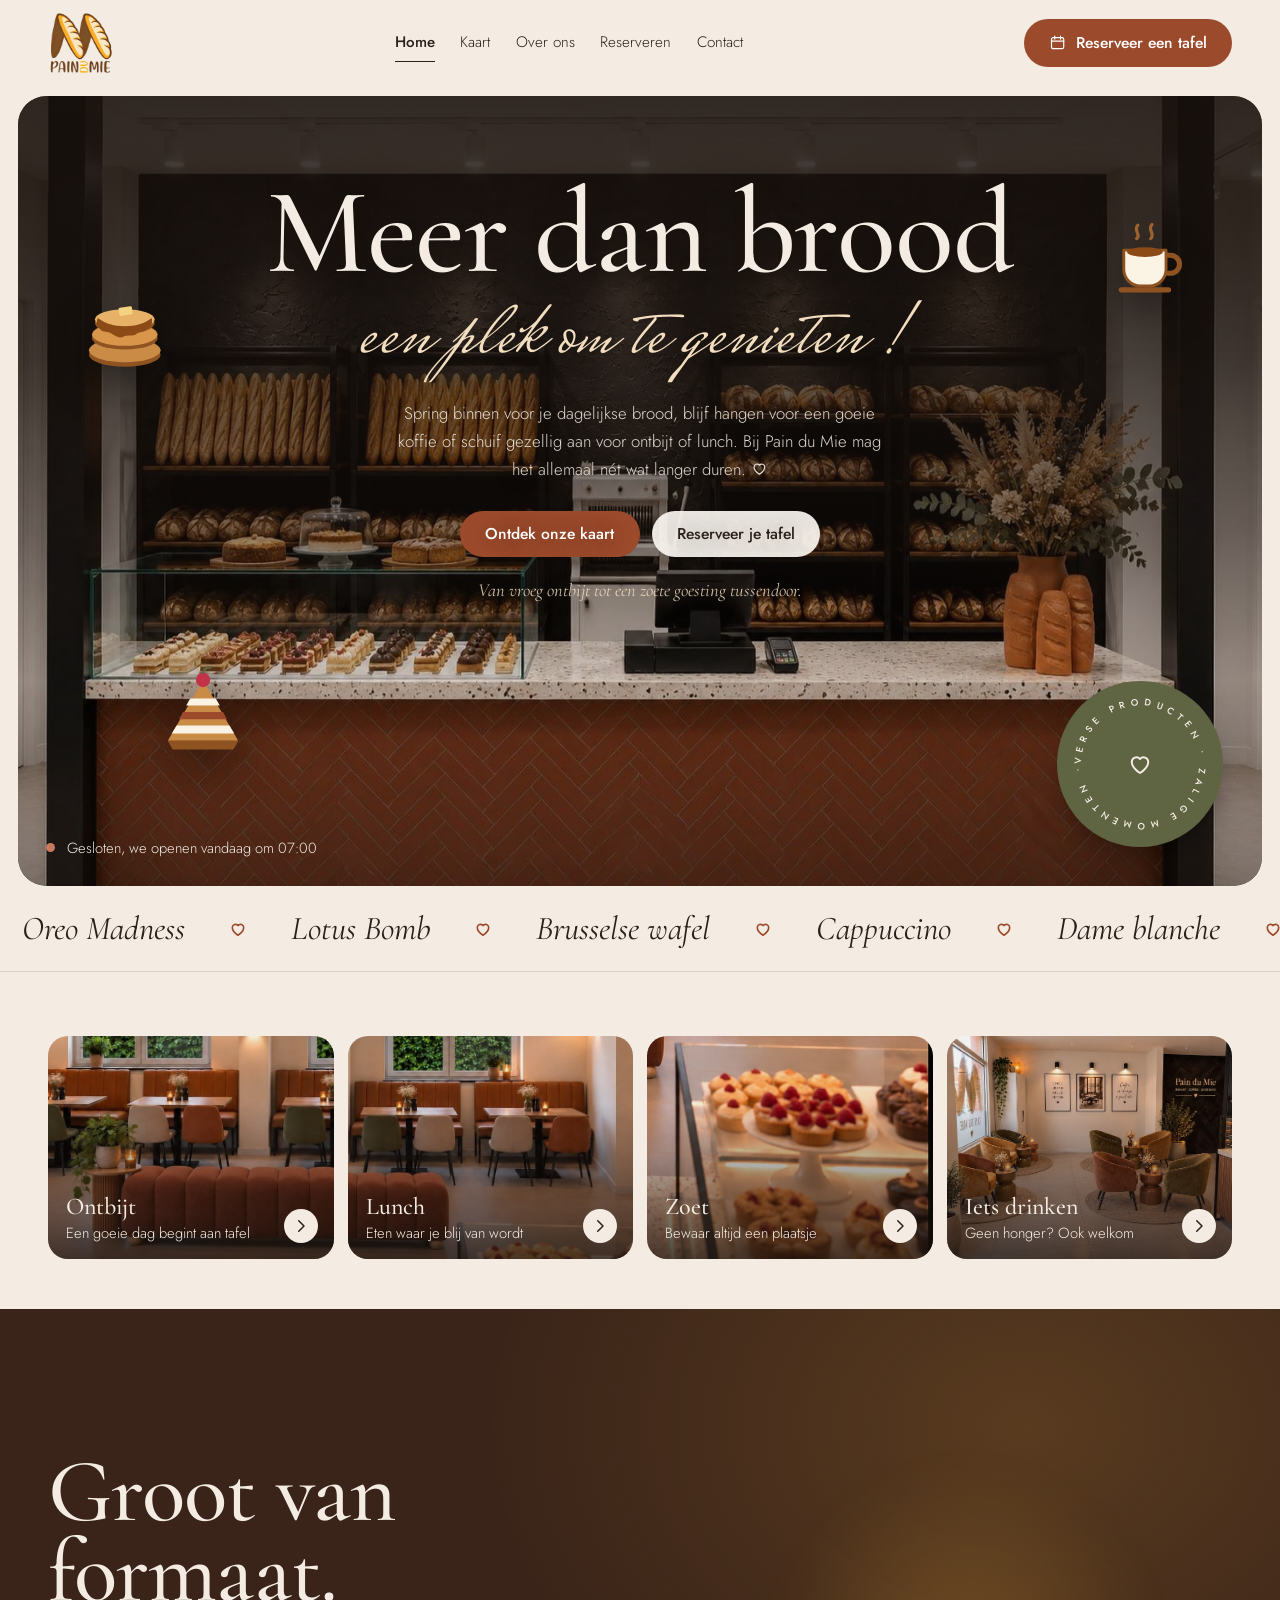
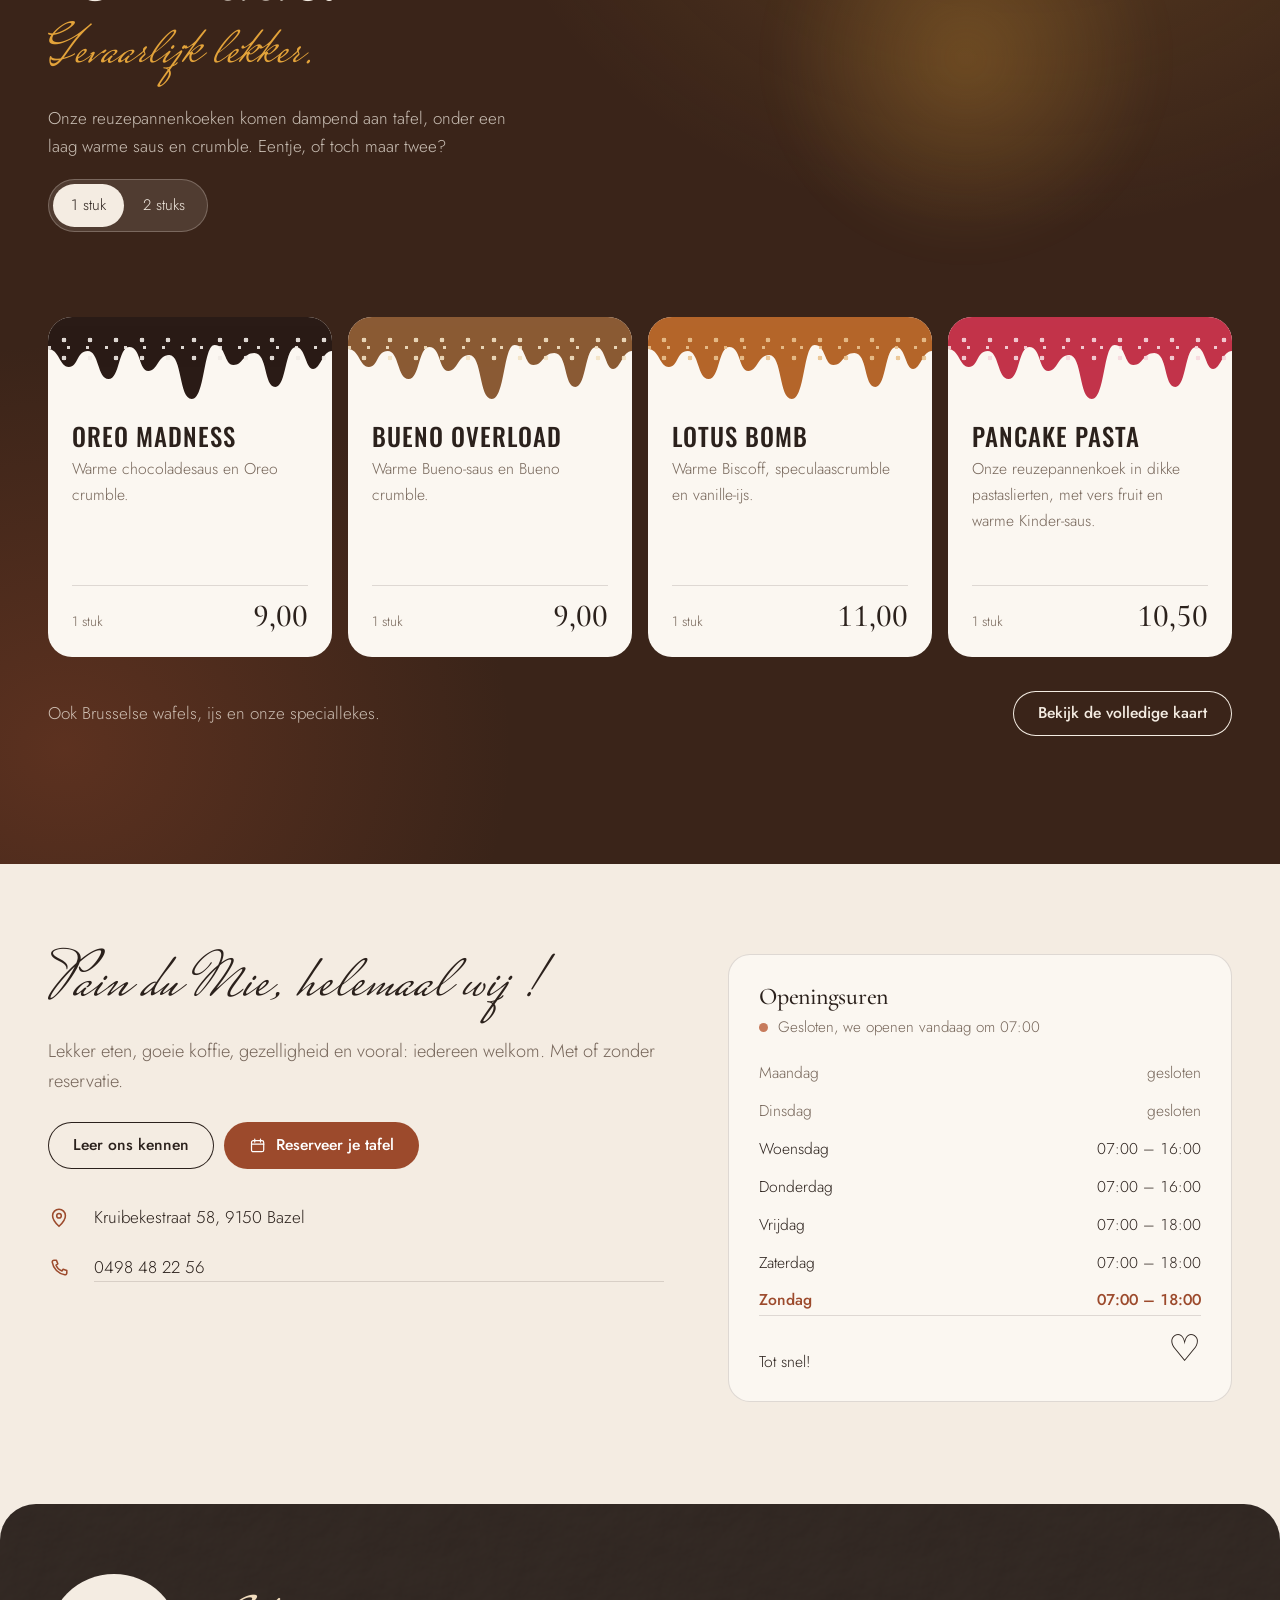
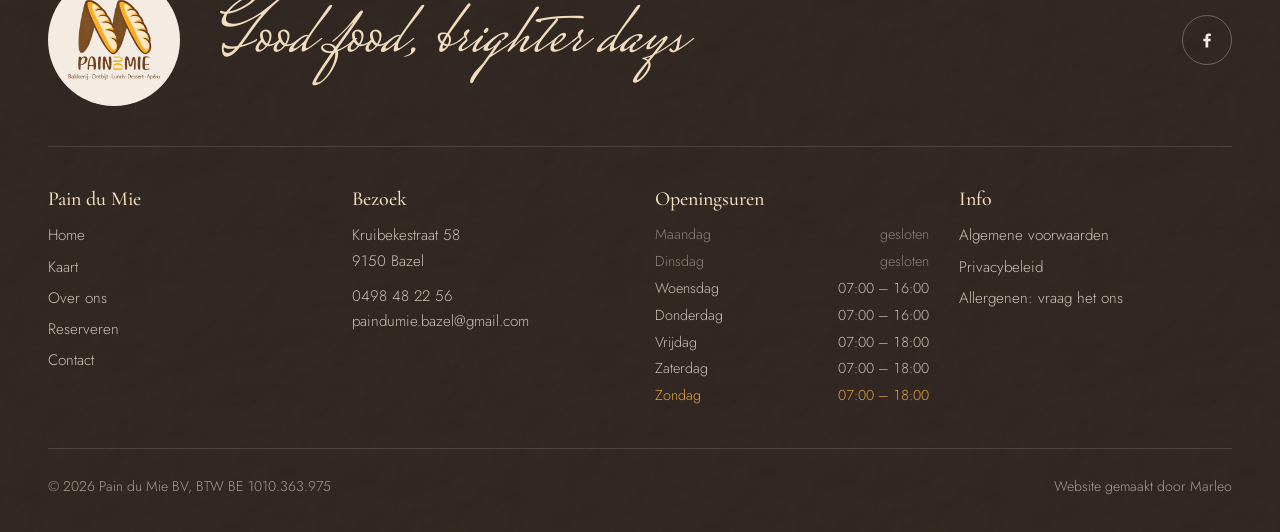
==== index.html @ 559be2c1 "Website aangepast via dashboard" ====
<!doctype html>
<html lang="nl-BE"><head>
<meta charset="utf-8">
<meta content="width=device-width, initial-scale=1, viewport-fit=cover" name="viewport">
<title>Pain du Mie · Bakkerij en tearoom in Bazel</title>
<meta content="Bakkerij en tearoom in Bazel. Spring binnen voor je brood, blijf hangen voor een goeie koffie of schuif aan voor ontbijt, lunch of iets zoets." name="description">
<meta content="#231B17" name="theme-color">
<meta content="website" property="og:type">
<meta content="Pain du Mie" property="og:site_name">
<meta content="Pain du Mie · Bakkerij en tearoom in Bazel" property="og:title">
<meta content="Bakkerij en tearoom in Bazel. Spring binnen voor je brood, blijf hangen voor een goeie koffie of schuif aan voor ontbijt, lunch of iets zoets." property="og:description">
<meta content="img/counter.jpg" property="og:image">
<meta content="Marleo (marleo.tech)" name="author">
<link href="img/mark.png" rel="icon">
<link as="style" href="assets/css/style.css" rel="preload">
<link href="assets/css/style.css" rel="stylesheet">
<script type="application/ld+json">
{"@context":"https://schema.org","@type":"CafeOrCoffeeShop","name":"Pain du Mie","description":"Bakkerij en tearoom in Bazel","image":"img/counter.jpg","telephone":"+32498482256","email":"paindumie.bazel@gmail.com","servesCuisine":["Bakkerij","Desserts","Koffie"],"acceptsReservations":"True","menu":"kaart.html","address":{"@type":"PostalAddress","streetAddress":"Kruibekestraat 58","postalCode":"9150","addressLocality":"Bazel","addressCountry":"BE"},"openingHoursSpecification":[{"@type":"OpeningHoursSpecification","dayOfWeek":["Wednesday","Thursday"],"opens":"07:00","closes":"16:00"},{"@type":"OpeningHoursSpecification","dayOfWeek":["Friday","Saturday","Sunday"],"opens":"07:00","closes":"18:00"}],"sameAs":["https://www.facebook.com/p/PainduMie-Bakkerij-Tearoom-61587728842605/"]}
</script>
</head>
<body class="page-index">
<a class="skip" href="#main">Naar de inhoud</a>
<svg aria-hidden="true" height="0" style="position:absolute" width="0">
<symbol id="i-heart" viewBox="0 0 24 24"><path d="M12 20.3s-7.6-4.6-7.6-10.2A4.3 4.3 0 0 1 12 7.4a4.3 4.3 0 0 1 7.6 2.7c0 5.6-7.6 10.2-7.6 10.2z" fill="none" stroke="currentColor" stroke-linejoin="round" stroke-width="1.8"></path></symbol>
<symbol id="i-cal" viewBox="0 0 24 24"><g fill="none" stroke="currentColor" stroke-linecap="round" stroke-width="1.7"><rect height="15.5" rx="2.5" width="17" x="3.5" y="5"></rect><path d="M3.5 10h17M8 3v4M16 3v4"></path></g></symbol>
<symbol id="i-pin" viewBox="0 0 24 24"><g fill="none" stroke="currentColor" stroke-width="1.7"><path d="M12 21s-7-6.3-7-11.5a7 7 0 0 1 14 0C19 14.7 12 21 12 21z"></path><circle cx="12" cy="9.5" r="2.5"></circle></g></symbol>
<symbol id="i-phone" viewBox="0 0 24 24"><path d="M6.6 3.5h2.6l1.5 4-2 1.3a11 11 0 0 0 6.5 6.5l1.3-2 4 1.5v2.6a2 2 0 0 1-2.2 2A16.5 16.5 0 0 1 4.6 5.7a2 2 0 0 1 2-2.2z" fill="none" stroke="currentColor" stroke-linejoin="round" stroke-width="1.7"></path></symbol>
<symbol id="i-mail" viewBox="0 0 24 24"><g fill="none" stroke="currentColor" stroke-width="1.7"><rect height="13" rx="2.5" width="18" x="3" y="5.5"></rect><path d="M4 7l8 6 8-6"></path></g></symbol>
<symbol id="i-left" viewBox="0 0 24 24"><path d="M15 5l-7 7 7 7" fill="none" stroke="currentColor" stroke-linecap="round" stroke-linejoin="round" stroke-width="2"></path></symbol>
<symbol id="i-right" viewBox="0 0 24 24"><path d="M9 5l7 7-7 7" fill="none" stroke="currentColor" stroke-linecap="round" stroke-linejoin="round" stroke-width="2"></path></symbol>
<symbol id="i-minus" viewBox="0 0 24 24"><path d="M5 12h14" stroke="currentColor" stroke-linecap="round" stroke-width="2"></path></symbol>
<symbol id="i-plus" viewBox="0 0 24 24"><path d="M5 12h14M12 5v14" stroke="currentColor" stroke-linecap="round" stroke-width="2"></path></symbol>
<symbol id="i-x" viewBox="0 0 24 24"><path d="M6 6l12 12M18 6L6 18" stroke="currentColor" stroke-linecap="round" stroke-width="2.2"></path></symbol>
<symbol id="i-search" viewBox="0 0 24 24"><g fill="none" stroke="currentColor" stroke-linecap="round" stroke-width="2"><circle cx="11" cy="11" r="6.5"></circle><path d="M16 16l4.5 4.5"></path></g></symbol>
<symbol id="i-info" viewBox="0 0 24 24"><g fill="none" stroke="currentColor" stroke-linecap="round" stroke-width="1.7"><circle cx="12" cy="12" r="9"></circle><path d="M12 11v6M12 7.5v.2"></path></g></symbol>
<symbol id="i-star" viewBox="0 0 24 24"><path d="M12 3.2l2.6 5.5 6 .8-4.4 4.1 1.1 5.9L12 16.6l-5.3 2.9 1.1-5.9L3.4 9.5l6-.8z" fill="currentColor"></path></symbol>
<symbol id="i-fb" viewBox="0 0 24 24"><path d="M13.5 21v-7.5h2.6l.4-3h-3V8.6c0-.9.3-1.5 1.5-1.5h1.6V4.4a21 21 0 0 0-2.4-.1c-2.4 0-4 1.4-4 4.1v2.1H7.6v3h2.6V21z" fill="currentColor"></path></symbol>
<symbol id="i-ig" viewBox="0 0 24 24"><g fill="none" stroke="currentColor" stroke-width="1.8"><rect height="17" rx="5" width="17" x="3.5" y="3.5"></rect><circle cx="12" cy="12" r="4"></circle><circle cx="17.2" cy="6.8" fill="currentColor" r=".6"></circle></g></symbol>
<symbol id="i-g" viewBox="0 0 24 24"><path d="M20.6 12.2c0-.6-.1-1.2-.2-1.8H12v3.4h4.8a4.1 4.1 0 0 1-1.8 2.7v2.2h2.9c1.7-1.6 2.7-3.9 2.7-6.5z" fill="currentColor"></path><path d="M12 21c2.4 0 4.5-.8 5.9-2.2L15 16.5c-.8.5-1.8.9-3 .9a5.3 5.3 0 0 1-5-3.6H4v2.3A9 9 0 0 0 12 21zM7 13.8a5.4 5.4 0 0 1 0-3.5V8H4a9 9 0 0 0 0 8.1z" fill="currentColor" opacity=".75"></path><path d="M12 6.6c1.3 0 2.5.5 3.4 1.3L18 5.4A9 9 0 0 0 4 8l3 2.3a5.3 5.3 0 0 1 5-3.7z" fill="currentColor" opacity=".55"></path></symbol>
<symbol id="i-cup" viewBox="0 0 24 24"><g fill="none" stroke="currentColor" stroke-linecap="round" stroke-width="1.7"><path d="M4 9h12v5a5 5 0 0 1-5 5H9a5 5 0 0 1-5-5z"></path><path d="M16 10.5h1.5a2.5 2.5 0 0 1 0 5H16M8 3.5c0 1.5 1.5 1.5 1.5 3M12 3.5c0 1.5 1.5 1.5 1.5 3"></path></g></symbol>
<symbol id="i-sofa" viewBox="0 0 24 24"><g fill="none" stroke="currentColor" stroke-linejoin="round" stroke-width="1.7"><path d="M5 11V8a3 3 0 0 1 3-3h8a3 3 0 0 1 3 3v3"></path><path d="M3 12a2 2 0 0 1 4 0v2h10v-2a2 2 0 0 1 4 0v5H3zM6 17v2M18 17v2"></path></g></symbol>
<symbol id="i-wheat" viewBox="0 0 24 24"><g fill="none" stroke="currentColor" stroke-linecap="round" stroke-width="1.7"><path d="M12 21V9"></path><path d="M12 9c-2.5-.5-3.5-2.5-3.5-5 2.5.5 3.5 2.5 3.5 5zM12 9c2.5-.5 3.5-2.5 3.5-5-2.5.5-3.5 2.5-3.5 5zM12 14c-2.5-.5-3.5-2.5-3.5-5 2.5.5 3.5 2.5 3.5 5zM12 14c2.5-.5 3.5-2.5 3.5-5-2.5.5-3.5 2.5-3.5 5z"></path></g></symbol>
<symbol id="i-kid" viewBox="0 0 24 24"><g fill="none" stroke="currentColor" stroke-linecap="round" stroke-width="1.7"><circle cx="12" cy="7" r="3"></circle><path d="M6 20c0-3.3 2.7-6 6-6s6 2.7 6 6"></path></g></symbol>
<symbol id="i-beer" viewBox="0 0 24 24"><g fill="none" stroke="currentColor" stroke-linejoin="round" stroke-width="1.7"><path d="M5 7h11v12a2 2 0 0 1-2 2H7a2 2 0 0 1-2-2z"></path><path d="M16 10h2a2 2 0 0 1 2 2v3a2 2 0 0 1-2 2h-2M5 7a3 3 0 0 1 3-3 3 3 0 0 1 5 0 3 3 0 0 1 3 3M9 11v6M12 11v6"></path></g></symbol>
</svg>
<header class="hdr" id="hdr">
<div class="wrap">
<a aria-label="Pain du Mie, naar de homepagina" class="brand" href="index.html"><img alt="Pain du Mie" height="341" src="img/logo-head.webp" width="360"></a>
<nav aria-label="Hoofdmenu" class="nav">
<a aria-current="page" href="index.html">Home</a>
<a href="kaart.html">Kaart</a>
<a href="over-ons.html">Over ons</a>
<a href="reserveren.html">Reserveren</a>
<a href="contact.html">Contact</a>
</nav>
<div class="hdr-cta">
<a class="btn btn-brick" href="reserveren.html"><svg aria-hidden="true"><use href="#i-cal"></use></svg>Reserveer een tafel</a>
<button aria-controls="drawer" aria-expanded="false" aria-label="Menu openen" class="burger" id="burger"><span></span><span></span></button>
</div>
</div>
</header>
<div aria-hidden="true" class="drawer wall" id="drawer">
<nav aria-label="Mobiel menu">
<a aria-current="page" href="index.html">Home</a>
<a href="kaart.html">Kaart</a>
<a href="over-ons.html">Over ons</a>
<a href="reserveren.html">Reserveren</a>
<a href="contact.html">Contact</a>
</nav>
<div class="d-meta"><span>Kruibekestraat 58, Bazel</span><a href="tel:+32498482256">0498 48 22 56</a></div>
</div>
<main id="main">
<div aria-hidden="true" class="intro" id="intro">
<div class="pk-stage">
<div class="pk"></div>
<div class="pk"></div>
<div class="pk"></div>
<div class="pk"></div>
<div class="pk-top">
<svg class="pk-syrup" viewBox="0 0 200 200"><path d="M100 8c46 0 84 21 84 47 0 15-11 23-11 36 0 14 12 18 12 31 0 12-10 17-10 27 0 9 7 14 7 22 0 6-5 10-12 10-8 0-12-8-20-8s-11 9-20 9-13-10-22-10-12 11-22 11-13-12-22-12-12 10-21 10c-8 0-13-5-13-12 0-10 8-15 8-25 0-12-11-17-11-30 0-14 12-19 12-33 0-13-10-21-10-36C29 29 54 8 100 8z"></path></svg>
<span class="pk-butter"></span>
</div>
<svg aria-hidden="true" class="pk-steam" viewBox="0 0 120 140">
<path d="M28 132c14-16-12-28 2-44s-8-26 6-42" style="--sd:0s"></path>
<path d="M60 132c15-18-12-30 3-47s-8-27 7-44" style="--sd:.7s"></path>
<path d="M92 132c14-16-12-28 2-44s-8-26 6-42" style="--sd:1.4s"></path>
</svg>
<svg aria-hidden="true" class="pk-ring" viewBox="0 0 300 300"><defs><path d="M150,150 m-126,0 a126,126 0 1,1 252,0 a126,126 0 1,1 -252,0" id="pkc"></path></defs><text><textPath href="#pkc" lengthAdjust="spacing" textLength="770">GOOD FOOD • GOOD MOOD • GOOD FOOD • GOOD MOOD •</textPath></text></svg>
</div>
<div class="intro-word" id="introWord"><b><span>Meer dan brood</span></b><i>een plek om te genieten</i></div>
<button class="intro-skip" id="introSkip" type="button">Overslaan</button>
</div>
<section aria-label="Welkom" class="hero">
<div class="hero-frame">
<img alt="De toonbank van Pain du Mie met vers brood en gebak" data-img="i1" fetchpriority="high" src="img/counter.jpg">
<div class="hero-copy">
<h1><span class="w"><span data-e="t1">Meer</span></span> <span class="w"><span data-e="t2">dan</span></span> <span class="w"><span data-e="t3">brood</span></span></h1>
<span class="script" data-e="t4">een plek om te genieten !&nbsp;</span>
<p class="hero-sub" data-e="t5">Spring binnen voor je dagelijkse brood, blijf hangen voor een goeie koffie of schuif gezellig aan voor ontbijt of lunch. Bij Pain du Mie mag het allemaal nét wat langer duren. <svg aria-hidden="true" class="heart"><use href="#i-heart"></use></svg></p>
<div class="hero-actions">
<a class="btn btn-brick" href="kaart.html">Ontdek onze kaart</a>
<a class="btn btn-ghost" href="reserveren.html">Reserveer je tafel</a>
</div>
<p class="hero-tag" data-e="t6">Van vroeg ontbijt tot een zoete goesting tussendoor.</p>
</div>
<div aria-hidden="true" class="floaties">
<div class="fl fl-a"><svg aria-hidden="true" viewBox="0 0 120 120">
<ellipse cx="60" cy="92" fill="#8E5321" rx="48" ry="16"></ellipse>
<ellipse cx="60" cy="86" fill="#C98B45" rx="48" ry="16"></ellipse>
<ellipse cx="60" cy="70" fill="#8E5321" rx="44" ry="15"></ellipse>
<ellipse cx="60" cy="65" fill="#D9954A" rx="44" ry="15"></ellipse>
<ellipse cx="60" cy="50" fill="#8E5321" rx="40" ry="14"></ellipse>
<ellipse cx="60" cy="45" fill="#E7B267" rx="40" ry="14"></ellipse>
<path d="M24 43c10 8 22 11 36 11s26-3 36-11c2 7-1 12-6 13-3 7-10 4-14 8-5 4-13 1-18 4-6 3-12-2-17-5-5-3-12 0-14-6-5-2-6-8-3-14z" fill="#8B4A16"></path>
<rect fill="#F4D380" height="11" rx="2" transform="rotate(-8 61 33)" width="18" x="52" y="28"></rect>
</svg></div>
<div class="fl fl-b"><svg aria-hidden="true" viewBox="0 0 120 120">
<path d="M40 26c8-6-6-13 2-21M62 26c8-7-6-14 2-22" fill="none" opacity=".8" stroke="#B8712F" stroke-linecap="round" stroke-width="5"></path>
<path d="M86 52h7a14 14 0 0 1 0 28h-7" fill="none" stroke="#8E5321" stroke-linecap="round" stroke-width="8"></path>
<path d="M20 44h66v30a26 26 0 0 1-26 26H46a26 26 0 0 1-26-26z" fill="#FBF3E4" stroke="#8E5321" stroke-linejoin="round" stroke-width="4.5"></path>
<ellipse cx="53" cy="47" fill="#8B4A16" rx="28" ry="7.5"></ellipse>
<path d="M16 106h74" stroke="#8E5321" stroke-linecap="round" stroke-width="8"></path>
</svg></div>
<div class="fl fl-c"><svg aria-hidden="true" viewBox="0 0 120 120">
<path d="M16 96 60 20l44 76z" fill="#C98B45"></path>
<path d="M27 77h66l6 10H21z" fill="#FBF3E4"></path>
<path d="M35 60h50l5 9H30z" fill="#9C4A2C"></path>
<path d="M44 43h32l5 9H39z" fill="#FBF3E4"></path>
<path d="M16 96h88l-6 11H22z" fill="#8E5321"></path>
<circle cx="60" cy="20" fill="#C2334A" r="9"></circle>
<path d="M60 11c1-5 5-7 9-7" fill="none" stroke="#5F6443" stroke-linecap="round" stroke-width="3"></path>
</svg></div>
</div>
<div class="hero-foot"><span class="status-dot" data-status-dot=""></span><span data-status-text=""></span></div>
<div aria-hidden="true" class="seal">
<svg class="ring" viewBox="0 0 200 200"><defs><path d="M100,100 m-78,0 a78,78 0 1,1 156,0 a78,78 0 1,1 -156,0" id="circ"></path></defs><text><textPath href="#circ" lengthAdjust="spacing" textLength="486">VERSE PRODUCTEN • ZALIGE MOMENTEN •</textPath></text></svg>
<svg class="heart"><use href="#i-heart"></use></svg>
</div>
</div>
</section>
<div aria-hidden="true" class="ticker"><div class="ticker-track" data-words="Oreo Madness|Lotus Bomb|Brusselse wafel|Cappuccino|Dame blanche|Bueno Overload|Kinder Rolls|Latte karamel|Warme appeltaart|Verse muntthee" id="ticker"></div></div>
<section aria-labelledby="h-quick" class="quick">
<div class="wrap">
<h2 class="sr" id="h-quick">Wat je bij ons vindt</h2>
<div class="quick-grid">
<a class="tile" href="kaart.html#ontbijt"><img alt="" data-img="i2" loading="lazy" src="img/zaal-tafels.jpg"><span><b data-e="t7">Ontbijt</b>Een goeie dag begint aan tafel</span><svg aria-hidden="true"><use href="#i-right"></use></svg></a>
<a class="tile" href="kaart.html#lunch"><img alt="" data-img="i3" loading="lazy" src="img/zaal-ramen.jpg"><span><b data-e="t8">Lunch</b>Eten waar je blij van wordt</span><svg aria-hidden="true"><use href="#i-right"></use></svg></a>
<a class="tile" href="kaart.html#specials"><img alt="" data-img="i4" loading="lazy" src="img/gebakjes.jpg"><span><b data-e="t9">Zoet</b>Bewaar altijd een plaatsje</span><svg aria-hidden="true"><use href="#i-right"></use></svg></a>
<a class="tile" href="kaart.html#warm"><img alt="" data-img="i5" loading="lazy" src="img/lounge.jpg"><span><b data-e="t10">Iets drinken</b>Geen honger? Ook welkom</span><svg aria-hidden="true"><use href="#i-right"></use></svg></a>
</div>
</div>
</section>
<section aria-labelledby="h-crave" class="crave" id="honger">
<div class="wrap">
<div class="crave-head">
<div>
<h2 id="h-crave">Groot van formaat. <span class="script" data-e="t11">Gevaarlijk lekker.</span></h2>
<p data-e="t12" style="margin-top:22px">Onze reuzepannenkoeken komen dampend aan tafel, onder een laag warme saus en crumble. Eentje, of toch maar twee?</p>
<div class="on-dark"><div aria-label="Aantal pannenkoeken" class="qty" data-qty="homeSpecials" role="group">
<span aria-hidden="true" class="pill"></span>
<button aria-pressed="true" data-v="1" type="button">1 stuk</button>
<button aria-pressed="false" data-v="2" type="button">2 stuks</button>
</div></div>
</div>
<div aria-hidden="true" class="stack" id="stack">
<div class="stack-inner">
<svg aria-hidden="true" class="ring3d" viewBox="0 0 300 300"><defs><path d="M150,150 m-126,0 a126,126 0 1,1 252,0 a126,126 0 1,1 -252,0" id="ck-ring"></path></defs><text><textPath href="#ck-ring" lengthAdjust="spacing" textLength="770">GOOD FOOD • GOOD MOOD • GOOD FOOD • GOOD MOOD •</textPath></text></svg>
<div class="ck"></div>
<div class="ck"></div>
<div class="ck"></div>
<div class="ck"></div>
<div class="ck-top">
<svg class="syr" viewBox="0 0 200 200"><path d="M100 8c46 0 84 21 84 47 0 15-11 23-11 36 0 14 12 18 12 31 0 12-10 17-10 27 0 9 7 14 7 22 0 6-5 10-12 10-8 0-12-8-20-8s-11 9-20 9-13-10-22-10-12 11-22 11-13-12-22-12-12 10-21 10c-8 0-13-5-13-12 0-10 8-15 8-25 0-12-11-17-11-30 0-14 12-19 12-33 0-13-10-21-10-36C29 29 54 8 100 8z"></path></svg>
<span class="ck-butter"></span>
</div>
<svg aria-hidden="true" class="ck-steam" viewBox="0 0 120 140">
<path d="M28 132c14-16-12-28 2-44s-8-26 6-42" style="--sd:0s"></path>
<path d="M60 132c15-18-12-30 3-47s-8-27 7-44" style="--sd:.7s"></path>
<path d="M92 132c14-16-12-28 2-44s-8-26 6-42" style="--sd:1.4s"></path>
</svg>
</div>
<span class="tagline">Groter dan je bord.</span>
</div>
</div>
<div class="specials" id="homeSpecials">
<article class="special oreo" data-s="Oreo Madness reuzepannenkoek pannenkoek Warme chocoladesaus en Oreo crumble."><svg aria-hidden="true" class="drip" preserveAspectRatio="none" viewBox="0 0 300 92"><path d="M0 0H300V34C290 34 288 52 280 52C272 52 272 30 262 30C250 30 252 70 240 70C228 70 232 36 218 36C206 36 206 48 196 48C186 48 188 28 176 28C164 28 166 82 152 82C138 82 142 38 128 38C116 38 116 54 106 54C96 54 98 30 86 30C74 30 76 62 64 62C52 62 54 34 42 34C30 34 32 50 22 50C12 50 12 32 0 32Z" fill="currentColor"></path></svg><span aria-hidden="true" class="crumbs"></span>
<h3 class="n" data-e="t13">Oreo Madness</h3><p data-e="t14">Warme chocoladesaus en Oreo crumble.</p>
<div class="price"><small data-e="t15">1 stuk</small><b data-e="t16" data-p1="9,00" data-p2="12,50">9,00</b></div>
</article>
<article class="special bueno" data-s="Bueno Overload reuzepannenkoek pannenkoek Warme Bueno-saus en Bueno crumble."><svg aria-hidden="true" class="drip" preserveAspectRatio="none" viewBox="0 0 300 92"><path d="M0 0H300V34C290 34 288 52 280 52C272 52 272 30 262 30C250 30 252 70 240 70C228 70 232 36 218 36C206 36 206 48 196 48C186 48 188 28 176 28C164 28 166 82 152 82C138 82 142 38 128 38C116 38 116 54 106 54C96 54 98 30 86 30C74 30 76 62 64 62C52 62 54 34 42 34C30 34 32 50 22 50C12 50 12 32 0 32Z" fill="currentColor"></path></svg><span aria-hidden="true" class="crumbs"></span>
<h3 class="n" data-e="t17">Bueno Overload</h3><p data-e="t18">Warme Bueno-saus en Bueno crumble.</p>
<div class="price"><small data-e="t19">1 stuk</small><b data-e="t20" data-p1="9,00" data-p2="12,50">9,00</b></div>
</article>
<article class="special lotus" data-s="Lotus Bomb reuzepannenkoek pannenkoek Warme Biscoff, speculaascrumble en vanille-ijs."><svg aria-hidden="true" class="drip" preserveAspectRatio="none" viewBox="0 0 300 92"><path d="M0 0H300V34C290 34 288 52 280 52C272 52 272 30 262 30C250 30 252 70 240 70C228 70 232 36 218 36C206 36 206 48 196 48C186 48 188 28 176 28C164 28 166 82 152 82C138 82 142 38 128 38C116 38 116 54 106 54C96 54 98 30 86 30C74 30 76 62 64 62C52 62 54 34 42 34C30 34 32 50 22 50C12 50 12 32 0 32Z" fill="currentColor"></path></svg><span aria-hidden="true" class="crumbs"></span>
<h3 class="n" data-e="t21">Lotus Bomb</h3><p data-e="t22">Warme Biscoff, speculaascrumble en vanille-ijs.</p>
<div class="price"><small data-e="t23">1 stuk</small><b data-e="t24" data-p1="11,00" data-p2="14,50">11,00</b></div>
</article>
<article class="special pasta" data-s="Pancake Pasta reuzepannenkoek pannenkoek Onze reuzepannenkoek in dikke pastaslierten, met vers fruit en warme Kinder-saus."><svg aria-hidden="true" class="drip" preserveAspectRatio="none" viewBox="0 0 300 92"><path d="M0 0H300V34C290 34 288 52 280 52C272 52 272 30 262 30C250 30 252 70 240 70C228 70 232 36 218 36C206 36 206 48 196 48C186 48 188 28 176 28C164 28 166 82 152 82C138 82 142 38 128 38C116 38 116 54 106 54C96 54 98 30 86 30C74 30 76 62 64 62C52 62 54 34 42 34C30 34 32 50 22 50C12 50 12 32 0 32Z" fill="currentColor"></path></svg><span aria-hidden="true" class="crumbs"></span>
<h3 class="n" data-e="t25">Pancake Pasta</h3><p data-e="t26">Onze reuzepannenkoek in dikke pastaslierten, met vers fruit en warme Kinder-saus.</p>
<div class="price"><small data-e="t27">1 stuk</small><b data-e="t28" data-p1="10,50">10,50</b></div>
</article>
</div>
<div class="crave-foot">
<p data-e="t29">Ook Brusselse wafels, ijs en onze speciallekes.</p>
<a class="btn btn-line" href="kaart.html" style="color:var(--cream)">Bekijk de volledige kaart</a>
</div>
</div>
</section>
<section aria-labelledby="h-info" class="info" id="welkom">
<div class="wrap info-grid">
<div>
<h2 id="h-info"><span class="script" data-e="t30">Pain du Mie, helemaal wij !&nbsp;</span></h2>
<p class="lede" data-e="t31">Lekker eten, goeie koffie, gezelligheid en vooral: iedereen welkom. Met of zonder reservatie.</p>
<div class="btn-row">
<a class="btn btn-line" href="over-ons.html">Leer ons kennen</a>
<a class="btn btn-brick" href="reserveren.html"><svg aria-hidden="true"><use href="#i-cal"></use></svg>Reserveer je tafel</a>
</div>
<div class="contact-list" style="margin-top:34px">
<div><svg aria-hidden="true"><use href="#i-pin"></use></svg><span data-e="t32">Kruibekestraat 58, 9150 Bazel<br><a data-link="google" href="#" rel="noopener" target="_blank">Route plannen</a></span></div>
<div><svg aria-hidden="true"><use href="#i-phone"></use></svg><a href="tel:+32498482256">0498 48 22 56</a></div>
</div>
</div>
<aside aria-labelledby="h-hours" class="hours">
<h3 data-e="t33" id="h-hours">Openingsuren</h3>
<div class="today"><span class="status-dot" data-status-dot=""></span><span data-status-text=""></span></div>
<dl data-hours=""></dl>
<address><span data-e="t34">Tot snel!</span><span class="tot script" data-e="t35">♡</span></address>
</aside>
</div>
</section>
</main>
<footer class="ftr wall">
<div class="wrap">
<div class="ftr-top">
<div class="disc"><img alt="Pain du Mie" height="560" loading="lazy" src="img/logo.webp" width="640"></div>
<p class="big script">Good food, brighter days</p>
<div class="socials">
<a aria-label="Pain du Mie op Facebook" data-link="facebook" href="#" rel="noopener" target="_blank"><svg><use href="#i-fb"></use></svg></a>
<a aria-label="Pain du Mie op Instagram" data-link="instagram" href="#" rel="noopener" target="_blank"><svg><use href="#i-ig"></use></svg></a>
<a aria-label="Pain du Mie op Google" data-link="google" href="#" rel="noopener" target="_blank"><svg><use href="#i-g"></use></svg></a>
</div>
</div>
<div class="ftr-cols">
<div><h4>Pain du Mie</h4><ul><li><a href="index.html">Home</a></li>
<li><a href="kaart.html">Kaart</a></li>
<li><a href="over-ons.html">Over ons</a></li>
<li><a href="reserveren.html">Reserveren</a></li>
<li><a href="contact.html">Contact</a></li></ul></div>
<div><h4>Bezoek</h4><p>Kruibekestraat 58<br>9150 Bazel</p><p style="margin-top:10px"><a href="tel:+32498482256">0498 48 22 56</a><br><a href="mailto:paindumie.bazel@gmail.com">paindumie.bazel@gmail.com</a></p></div>
<div><h4>Openingsuren</h4><dl class="ftr-hours" data-hours=""></dl></div>
<div><h4>Info</h4><ul><li><a href="algemene-voorwaarden.html">Algemene voorwaarden</a></li><li><a href="privacy.html">Privacybeleid</a></li><li><a href="kaart.html#desserts">Allergenen: vraag het ons</a></li></ul></div>
</div>
<div class="ftr-bot">
<span>© <span data-year=""></span> Pain du Mie BV, BTW BE 1010.363.975</span>
<a href="https://marleo.tech" rel="noopener" target="_blank">Website gemaakt door Marleo</a>
</div>
</div>
</footer>
<div aria-hidden="true" class="pagefx" id="pagefx">
<div class="fx-layer">
<svg class="fx-drip" preserveAspectRatio="none" viewBox="0 0 1200 120"><path d="M0 120V44c40 0 52-26 92-26s44 30 86 30 46-34 88-34 48 38 90 38 46-30 88-30 48 32 90 32 46-34 88-34 48 36 90 36 46-28 88-28 50 24 92 24 44-22 88-22v90z" fill="#FBF3E4"></path></svg>
<div class="fx-mid">
<svg aria-hidden="true" viewBox="0 0 120 120">
<path d="M16 96 60 20l44 76z" fill="#C98B45"></path>
<path d="M27 77h66l6 10H21z" fill="#FBF3E4"></path>
<path d="M35 60h50l5 9H30z" fill="#9C4A2C"></path>
<path d="M44 43h32l5 9H39z" fill="#FBF3E4"></path>
<path d="M16 96h88l-6 11H22z" fill="#8E5321"></path>
<circle cx="60" cy="20" fill="#C2334A" r="9"></circle>
<path d="M60 11c1-5 5-7 9-7" fill="none" stroke="#5F6443" stroke-linecap="round" stroke-width="3"></path>
</svg>
<span>Pain du Mie</span>
</div>
</div>
</div><a class="btn btn-brick m-cta" href="reserveren.html" id="mCta"><svg aria-hidden="true"><use href="#i-cal"></use></svg>Reserveer een tafel</a>
<script defer="" src="assets/js/config.js"></script>
<script defer="" src="assets/js/site.js"></script>



</body></html>
---- assets/css/style.css ----
/* =========================================================
   Pain du Mie · stylesheet
   Website door Marleo (marleo.tech)
   ========================================================= */

/* ---------- fonts (self-hosted, geen Google-verbinding) ---------- */
@font-face{font-family:"Cormorant Garamond";font-weight:400;font-style:normal;font-display:swap;src:url([data-uri]) format("woff2")}
@font-face{font-family:"Cormorant Garamond";font-weight:500;font-style:normal;font-display:swap;src:url([data-uri]) format("woff2")}
@font-face{font-family:"Cormorant Garamond";font-weight:600;font-style:normal;font-display:swap;src:url([data-uri]) format("woff2")}
@font-face{font-family:"Cormorant Garamond";font-weight:400;font-style:italic;font-display:swap;src:url([data-uri]) format("woff2")}
@font-face{font-family:"Cormorant Garamond";font-weight:500;font-style:italic;font-display:swap;src:url([data-uri]) format("woff2")}
@font-face{font-family:"Jost";font-weight:300;font-display:swap;src:url([data-uri]) format("woff2")}
@font-face{font-family:"Jost";font-weight:400;font-display:swap;src:url([data-uri]) format("woff2")}
@font-face{font-family:"Jost";font-weight:500;font-display:swap;src:url([data-uri]) format("woff2")}
@font-face{font-family:"Oswald";font-weight:300;font-display:swap;src:url([data-uri]) format("woff2")}
@font-face{font-family:"Oswald";font-weight:400;font-display:swap;src:url([data-uri]) format("woff2")}
@font-face{font-family:"Oswald";font-weight:500;font-display:swap;src:url([data-uri]) format("woff2")}
@font-face{font-family:"Mrs Saint Delafield";font-weight:400;font-display:swap;src:url([data-uri]) format("woff2")}

:root{
  --cream:#F4ECE2; --paper:#FBF7F1; --sand:#E7D9C8;
  --brick:#9C4A2C; --brick-d:#7F3A21;
  --wall:#231B17; --choc:#3A2419;
  --olive:#5F6443;
  --wheat:#E3A33A; --caramel:#C77A33;
  --ink:#2B211C; --muted:#76665A; --line:rgba(43,33,28,.14);
  --serif:"Cormorant Garamond", "Iowan Old Style", Georgia, serif;
  --sans:"Jost", "Avenir Next", "Segoe UI", sans-serif;
  --cond:"Oswald", "Arial Narrow", sans-serif;
  --script:"Mrs Saint Delafield", "Snell Roundhand", cursive;
  --ease:cubic-bezier(.22,.8,.2,1);
  --wrap:min(1240px, 100% - 2*clamp(20px,4vw,48px));
  --plaster:url("data:image/svg+xml,%3Csvg xmlns='http://www.w3.org/2000/svg' width='480' height='480'%3E%3Cfilter id='f'%3E%3CfeTurbulence type='fractalNoise' baseFrequency='.016' numOctaves='5' seed='7' stitchTiles='stitch'/%3E%3CfeDiffuseLighting lighting-color='%23ffffff' surfaceScale='2.6'%3E%3CfeDistantLight azimuth='235' elevation='52'/%3E%3C/feDiffuseLighting%3E%3C/filter%3E%3Crect width='100%25' height='100%25' filter='url(%23f)'/%3E%3C/svg%3E");
  --heartmask:url("data:image/svg+xml,%3Csvg xmlns='http://www.w3.org/2000/svg' viewBox='0 0 24 24' fill='none' stroke='black' stroke-width='2.2' stroke-linejoin='round'%3E%3Cpath d='M12 20.3s-7.6-4.6-7.6-10.2A4.3 4.3 0 0 1 12 7.4a4.3 4.3 0 0 1 7.6 2.7c0 5.6-7.6 10.2-7.6 10.2z'/%3E%3C/svg%3E");
}
*,*::before,*::after{box-sizing:border-box}
html{scroll-behavior:smooth;-webkit-text-size-adjust:100%;scroll-padding-top:90px}
body{margin:0;background:var(--cream);color:var(--ink);font:300 17px/1.65 var(--sans);-webkit-font-smoothing:antialiased;overflow-x:hidden}
img{display:block;max-width:100%}
a{color:inherit}
button{font:inherit;color:inherit;cursor:pointer}
:focus-visible{outline:2px solid var(--wheat);outline-offset:3px;border-radius:4px}
.wrap{width:var(--wrap);margin-inline:auto}
.narrow{width:min(760px,100% - 40px);margin-inline:auto}
.sr{position:absolute!important;width:1px;height:1px;overflow:hidden;clip:rect(0 0 0 0);white-space:nowrap}
.skip{position:absolute;left:12px;top:-60px;z-index:100;background:var(--ink);color:#fff;padding:10px 16px;border-radius:8px;transition:top .2s}
.skip:focus{top:12px}
h1,h2,h3{font-family:var(--serif);font-weight:500;line-height:1.02;margin:0;letter-spacing:-.01em}
h2{font-size:clamp(2.5rem,5.2vw,4.4rem)}
h3{font-size:1.7rem}
p{margin:0 0 1em}
.script{font-family:var(--script);font-weight:400;line-height:1;letter-spacing:0}
.lede{font-size:1.14rem;color:var(--muted);max-width:34em}
.heart{display:inline-block;width:1em;height:1em;vertical-align:-.12em}

.wall{background-color:var(--wall);color:var(--cream);position:relative;isolation:isolate}
.wall::before{content:"";position:absolute;inset:0;background:var(--plaster);background-size:480px;mix-blend-mode:soft-light;opacity:.32;z-index:-1;pointer-events:none;border-radius:inherit}

/* ---------- buttons ---------- */
.btn{display:inline-flex;align-items:center;justify-content:center;gap:.6em;border:0;border-radius:999px;padding:.95em 1.6em;font:500 .98rem/1 var(--sans);text-decoration:none;transition:background .3s var(--ease),color .3s,transform .3s var(--ease),box-shadow .3s;white-space:nowrap}
.btn svg{width:1.1em;height:1.1em;flex:none}
.btn-brick{background:var(--brick);color:#fff}
.btn-brick:hover{background:var(--brick-d)}
.btn-ghost{background:rgba(251,247,241,.92);color:var(--ink)}
.btn-ghost:hover{background:#fff}
.btn-line{background:transparent;color:inherit;box-shadow:inset 0 0 0 1px currentColor}
.btn-line:hover{background:var(--ink);color:var(--cream);box-shadow:inset 0 0 0 1px var(--ink)}
.wall .btn-line:hover,.on-dark .btn-line:hover{background:var(--cream);color:var(--wall);box-shadow:inset 0 0 0 1px var(--cream)}
.btn:active{transform:scale(.97)}
.btn:disabled{opacity:.4;cursor:default}
.btn.busy{pointer-events:none;opacity:.7}
.text-link{color:var(--brick);text-underline-offset:4px}

/* ---------- header ---------- */
.hdr{position:fixed;inset:0 0 auto;z-index:50;transition:background .4s var(--ease),box-shadow .4s,transform .45s var(--ease)}
.hdr .wrap{display:flex;align-items:center;justify-content:space-between;height:86px;gap:24px;transition:height .4s var(--ease)}
.hdr.solid,.hdr.always{background:rgba(244,236,226,.94);backdrop-filter:blur(12px);-webkit-backdrop-filter:blur(12px);box-shadow:0 1px 0 var(--line)}
.hdr.solid .wrap{height:70px}
.hdr.hide{transform:translateY(-100%)}
.brand{display:flex;align-items:center;text-decoration:none}
.brand img{height:62px;width:auto;transition:height .4s var(--ease)}
.hdr.solid .brand img{height:50px}
.nav{display:flex;gap:clamp(14px,2vw,30px);font-size:.95rem}
.nav a{text-decoration:none;position:relative;padding:6px 0}
.nav a::after{content:"";position:absolute;left:0;right:0;bottom:0;height:1px;background:currentColor;transform:scaleX(0);transform-origin:right;transition:transform .45s var(--ease)}
.nav a:hover::after,.nav a[aria-current=page]::after{transform:scaleX(1);transform-origin:left}
.nav a[aria-current=page]{font-weight:500}
.hdr-cta{display:flex;align-items:center;gap:10px}
.burger{display:none;width:46px;height:46px;border-radius:50%;border:1px solid var(--line);background:var(--paper);position:relative}
.burger span{position:absolute;left:14px;right:14px;height:1.5px;background:var(--ink);transition:transform .4s var(--ease),top .4s var(--ease)}
.burger span:first-child{top:19px}.burger span:last-child{top:26px}
.menu-open .burger span:first-child{top:22.5px;transform:rotate(45deg)}
.menu-open .burger span:last-child{top:22.5px;transform:rotate(-45deg)}
.drawer{position:fixed;inset:0;z-index:45;display:flex;flex-direction:column;justify-content:flex-end;padding:110px 28px 40px;clip-path:circle(0 at calc(100% - 44px) 43px);transition:clip-path .7s var(--ease),visibility 0s .7s;visibility:hidden;overflow-y:auto}
.menu-open .drawer{clip-path:circle(150% at calc(100% - 44px) 43px);visibility:visible;transition:clip-path .7s var(--ease)}
.drawer nav a{font:500 clamp(2.2rem,10vw,3.2rem)/1.14 var(--serif);text-decoration:none;display:block;opacity:0;transform:translateY(24px);transition:opacity .5s,transform .6s var(--ease)}
.menu-open .drawer nav a{opacity:1;transform:none}
.drawer nav a[aria-current=page]{color:var(--wheat)}
.drawer nav a:nth-child(2){transition-delay:.04s}.drawer nav a:nth-child(3){transition-delay:.08s}.drawer nav a:nth-child(4){transition-delay:.12s}.drawer nav a:nth-child(5){transition-delay:.16s}.drawer nav a:nth-child(6){transition-delay:.2s}
.drawer .d-meta{margin-top:36px;color:rgba(244,236,226,.7);font-size:.95rem;display:flex;justify-content:space-between;gap:16px;flex-wrap:wrap}
.menu-open .hdr{background:transparent;box-shadow:none;backdrop-filter:none}
.menu-open .hdr .brand img{filter:brightness(0) invert(.93)}

/* ---------- status dot ---------- */
.status-dot{width:9px;height:9px;border-radius:50%;background:#9DB36B;flex:none;animation:pulse 2.4s infinite}
.status-dot.closed{background:#C77B5C;animation:none}
@keyframes pulse{0%{box-shadow:0 0 0 0 rgba(157,179,107,.55)}70%{box-shadow:0 0 0 10px rgba(157,179,107,0)}100%{box-shadow:0 0 0 0 rgba(157,179,107,0)}}

/* ---------- home hero ---------- */
.hero{padding:96px clamp(10px,1.4vw,20px) 0}
.hero-frame{position:relative;height:calc(100svh - 110px);min-height:560px;max-height:960px;border-radius:28px;overflow:hidden;background:var(--wall);clip-path:inset(6% 8% 6% 8% round 28px);animation:frameIn 1.5s var(--ease) .1s forwards}
@keyframes frameIn{to{clip-path:inset(0 0 0 0 round 28px)}}
.hero-frame>img{position:absolute;inset:0;width:100%;height:100%;object-fit:cover;object-position:50% 38%;transform:scale(1.14);animation:imgIn 2.2s var(--ease) .1s forwards}
@keyframes imgIn{to{transform:scale(1.02)}}
.hero-frame::after{content:"";position:absolute;inset:0;background:linear-gradient(180deg,rgba(24,17,13,.86) 0%,rgba(24,17,13,.72) 34%,rgba(24,17,13,.44) 56%,rgba(24,17,13,.12) 74%,rgba(24,17,13,.45) 100%)}
.hero-copy{position:absolute;z-index:2;left:0;right:0;top:clamp(48px,9vh,104px);text-shadow:0 2px 26px rgba(24,17,13,.45);text-align:center;color:var(--cream);padding:0 20px}
.hero h1{font-size:clamp(3.4rem,9.5vw,8.6rem);line-height:.92}
.hero h1 .w{display:inline-block;overflow:hidden;vertical-align:bottom;padding-bottom:.06em}
.hero h1 .w span{display:inline-block;transform:translateY(105%);animation:rise 1.1s var(--ease) forwards}
.hero h1 .w:nth-child(1) span{animation-delay:.6s}.hero h1 .w:nth-child(2) span{animation-delay:.72s}.hero h1 .w:nth-child(3) span{animation-delay:.84s}
@keyframes rise{to{transform:none}}
.hero .script{display:block;font-size:clamp(2.6rem,6.4vw,5.4rem);color:#F2DDBF;margin-top:.05em;clip-path:inset(0 100% 0 0);animation:write 1.6s cubic-bezier(.6,.1,.3,1) 1.25s forwards}
@keyframes write{to{clip-path:inset(0 -5% 0 0)}}
.hero-actions{display:flex;gap:12px;justify-content:center;flex-wrap:wrap;margin-top:28px;opacity:0;transform:translateY(12px);animation:fade .9s var(--ease) 2.1s forwards}
@keyframes fade{to{opacity:1;transform:none}}
.hero-foot{position:absolute;z-index:2;left:28px;bottom:26px;color:var(--cream);display:flex;align-items:center;gap:12px;font-size:.92rem;opacity:0;animation:fade .9s var(--ease) 2.3s forwards}
.seal{position:absolute;z-index:2;right:clamp(18px,3vw,40px);bottom:clamp(18px,3vw,40px);width:clamp(120px,13vw,168px);aspect-ratio:1;border-radius:50%;background:var(--olive);color:var(--cream);display:grid;place-items:center;box-shadow:0 18px 40px -18px rgba(0,0,0,.6);transform:scale(0) rotate(-40deg);animation:seal .9s var(--ease) 2.4s forwards}
@keyframes seal{to{transform:none}}
.seal svg.ring{position:absolute;inset:8px;width:calc(100% - 16px);height:calc(100% - 16px);animation:spin 26s linear infinite}
.seal text{font:500 12.5px var(--sans);letter-spacing:.2em;fill:var(--cream)}
.seal .heart{width:26px;height:26px}
@keyframes spin{to{transform:rotate(360deg)}}

/* ---------- ticker ---------- */
.ticker{overflow:hidden;padding:26px 0;border-bottom:1px solid var(--line)}
.ticker-track{display:flex;width:max-content;animation:tick 55s linear infinite}
.ticker:hover .ticker-track{animation-play-state:paused}
.ticker span{font:italic 400 clamp(1.5rem,2.6vw,2.2rem)/1 var(--serif);padding:0 22px;display:flex;align-items:center;gap:44px;white-space:nowrap}
.ticker span::after{content:"";width:18px;height:18px;background:var(--brick);-webkit-mask:var(--heartmask) center/contain no-repeat;mask:var(--heartmask) center/contain no-repeat}
@keyframes tick{to{transform:translateX(-50%)}}

/* ---------- craving (home) ---------- */
.crave{padding:clamp(80px,10vw,140px) 0;background:var(--choc);color:var(--cream);position:relative;overflow:hidden;isolation:isolate}
.crave::before{content:"";position:absolute;inset:0;background:radial-gradient(60% 50% at 80% 10%,rgba(227,163,58,.18),transparent 70%),radial-gradient(50% 50% at 5% 90%,rgba(156,74,44,.35),transparent 70%);z-index:-1}
.crave-head{display:grid;grid-template-columns:1.05fr .95fr;gap:clamp(30px,5vw,70px);align-items:center;margin-bottom:clamp(40px,6vw,70px)}
.crave h2{font-size:clamp(3rem,7vw,6.2rem);line-height:.9}
.crave h2 .script{display:block;color:var(--wheat);font-size:.62em;margin-top:.25em}
.crave-head p{color:rgba(244,236,226,.78);max-width:28em;margin:0 0 18px}
.plates{position:absolute;inset:0;pointer-events:none;z-index:-1}
.plate{position:absolute;border-radius:50%;overflow:hidden;box-shadow:0 30px 60px -20px rgba(0,0,0,.7),0 0 0 8px rgba(244,236,226,.06)}
.plate img{width:100%;height:100%;object-fit:cover}

/* special cards (home + kaart) */
.specials{display:grid;grid-template-columns:repeat(4,1fr);gap:16px}
.special{--sauce:#3B2218;--sauce2:#5A3526;--crumb:#E9DFD2;position:relative;border-radius:24px;padding:88px 24px 24px;background:var(--paper);color:var(--ink);overflow:hidden;display:flex;flex-direction:column;min-height:340px;transition:transform .5s var(--ease),box-shadow .5s var(--ease)}
.special:hover{transform:translateY(-6px) rotate(-.4deg);box-shadow:0 30px 50px -30px rgba(0,0,0,.55)}
.special .drip{position:absolute;top:0;left:0;width:100%;height:92px;color:var(--sauce)}
.special .drip path{transform-origin:top;transform:scaleY(.25);transition:transform 1.4s cubic-bezier(.3,1.4,.5,1)}
.special.in .drip path,.special:hover .drip path{transform:scaleY(1)}
.special .crumbs{position:absolute;top:10px;left:0;right:0;height:40px;background-image:radial-gradient(circle,var(--crumb) 0 2.2px,transparent 2.6px),radial-gradient(circle,var(--crumb) 0 1.6px,transparent 2px);background-size:26px 18px,19px 23px;background-position:3px 4px,11px 9px;opacity:.9;mix-blend-mode:normal}
.special h3{font:500 1.55rem/1.05 var(--cond);text-transform:uppercase;letter-spacing:.04em;margin-top:18px}
.special p{color:var(--muted);font-size:.98rem;margin:.5em 0 1.2em}
.special .price{margin-top:auto;display:flex;align-items:baseline;justify-content:space-between;gap:12px;padding-top:14px;border-top:1px solid var(--line)}
.special .price small{color:var(--muted);font-size:.85rem}
.special .price b{font:500 2rem/1 var(--serif);font-variant-numeric:lining-nums tabular-nums;display:inline-block}
.special .price b.tick{animation:ticknum .5s var(--ease)}
@keyframes ticknum{0%{transform:translateY(40%);opacity:0}100%{transform:none;opacity:1}}
.special.oreo{--sauce:#2A1B16;--crumb:#F1ECE6}
.special.bueno{--sauce:#8A5A34;--crumb:#F2E2C4}
.special.lotus{--sauce:#B4652A;--crumb:#E9C18E}
.special.pasta{--sauce:#C2334A;--crumb:#F7D7DD}
.special .tag{position:absolute;top:18px;right:18px;z-index:1;background:var(--cream);color:var(--ink);font-size:.78rem;padding:5px 11px;border-radius:999px;font-weight:500}
.qty{display:inline-flex;background:rgba(244,236,226,.12);border:1px solid rgba(244,236,226,.25);border-radius:999px;padding:4px;position:relative}
.qty button{position:relative;z-index:1;border:0;background:none;padding:.6em 1.2em;border-radius:999px;font-size:.95rem;transition:color .35s}
.qty .pill{position:absolute;top:4px;bottom:4px;left:4px;border-radius:999px;background:var(--cream);transition:transform .45s var(--ease),width .45s var(--ease)}
.qty button[aria-pressed=true]{color:var(--ink)}
.light .qty{background:var(--paper);border-color:var(--line)}
.light .qty .pill{background:var(--brick)}
.light .qty button[aria-pressed=true]{color:#fff}
.crave-foot{display:flex;justify-content:space-between;align-items:center;gap:20px;margin-top:34px;flex-wrap:wrap}
.crave-foot p{margin:0;color:rgba(244,236,226,.75)}

/* ---------- welcome ---------- */
.welcome{padding:clamp(80px,11vw,150px) 0 clamp(60px,8vw,110px)}
.welcome-grid{display:grid;grid-template-columns:1.05fr 1.2fr .95fr;gap:clamp(24px,3vw,44px);align-items:stretch}
.welcome h2 .script{display:block;font-size:clamp(3.6rem,6.6vw,5.8rem);line-height:.9;margin-bottom:.25em}
.welcome-text{padding-top:10px}
.welcome-text p{max-width:30em}
.photo{position:relative;border-radius:22px;overflow:hidden;background:var(--sand);margin:0}
.photo img{width:100%;height:100%;object-fit:cover}
.welcome .photo{min-height:520px}
.photo .sig{position:absolute;right:26px;bottom:22px;color:#fff;font-size:clamp(2.2rem,3.4vw,3rem);text-shadow:0 2px 20px rgba(0,0,0,.4);transform:rotate(-8deg)}
.hours{background:var(--paper);border-radius:22px;padding:30px 30px 26px;display:flex;flex-direction:column;border:1px solid var(--line)}
.hours h3{font-size:1.5rem;margin-bottom:6px}
.today{display:flex;align-items:center;gap:10px;font-size:.95rem;color:var(--muted);margin-bottom:18px}
.hours dl{margin:0;display:grid;grid-template-columns:1fr auto;row-gap:8px;font-size:.98rem}
.hours dt,.hours dd{margin:0;padding:2px 0}
.hours dd{text-align:right;font-variant-numeric:tabular-nums}
.hours .is-today{font-weight:500;color:var(--brick)}
.hours .closed-d{color:var(--muted)}
.hours address{font-style:normal;margin-top:auto;padding-top:22px;border-top:1px solid var(--line);font-size:.98rem;display:flex;justify-content:space-between;align-items:flex-end;gap:10px}
.hours .tot{font-size:2.3rem}

/* ---------- day timeline ---------- */
.day{padding:clamp(70px,9vw,130px) 0 40px}
.day-head{display:flex;justify-content:space-between;align-items:flex-end;gap:30px;margin-bottom:clamp(40px,6vw,80px);flex-wrap:wrap}
.day-head p{color:rgba(244,236,226,.72);max-width:28em;margin:0}
.day-grid{display:grid;grid-template-columns:1.1fr 1fr;gap:clamp(30px,5vw,90px)}
.stage{position:sticky;top:96px;height:calc(100svh - 140px);max-height:720px;min-height:480px;border-radius:26px;overflow:hidden}
.stage figure{position:absolute;inset:0;margin:0;opacity:0;transform:scale(1.08);transition:opacity 1s var(--ease),transform 1.6s var(--ease)}
.stage figure.on{opacity:1;transform:none}
.stage img{width:100%;height:100%;object-fit:cover}
.stage::after{content:"";position:absolute;inset:0;background:linear-gradient(180deg,rgba(20,14,11,0) 45%,rgba(20,14,11,.72))}
.clock{position:absolute;z-index:2;left:28px;right:28px;bottom:24px;display:flex;align-items:flex-end;justify-content:space-between;gap:16px}
.clock-time{font:500 clamp(3.4rem,6vw,5.4rem)/.9 var(--serif);font-variant-numeric:lining-nums tabular-nums;color:var(--cream)}
.arc{width:min(46%,210px)}
.arc path.track{stroke:rgba(244,236,226,.28)}
.arc path.done{stroke:var(--wheat)}
.arc circle{fill:var(--wheat)}
.moments{list-style:none;margin:0;padding:0}
.moment{min-height:74vh;display:flex;flex-direction:column;justify-content:center;padding:20px 0;opacity:.28;transition:opacity .6s var(--ease)}
.moment.on{opacity:1}
.moment:first-child{min-height:56vh;justify-content:flex-start;padding-top:8vh}
.moment:last-child{min-height:62vh}
.moment time{font:italic 400 1.35rem var(--serif);color:var(--wheat)}
.moment h3{font-size:clamp(2.6rem,4.4vw,3.8rem);margin:.12em 0 .3em}
.moment p{color:rgba(244,236,226,.8);max-width:26em;font-size:1.06rem}
.moment .m-img{display:none}
.moment a{color:var(--cream);text-underline-offset:4px}

/* ---------- tearoom gallery ---------- */
.tearoom{padding:clamp(80px,10vw,140px) 0}
.tea-grid{display:grid;grid-template-columns:repeat(12,1fr);gap:16px}
.tea-a{grid-column:1/8;aspect-ratio:4/3}
.tea-b{grid-column:8/13;display:flex;flex-direction:column;justify-content:space-between;gap:24px;padding:clamp(28px,3vw,44px);border-radius:22px;background:var(--olive);color:var(--cream)}
.tea-b h2{font-size:clamp(2.3rem,4vw,3.6rem)}
.tea-b p{color:rgba(244,236,226,.84);max-width:26em}
.tea-b ul{list-style:none;padding:0;margin:0;display:grid;grid-template-columns:1fr 1fr;gap:12px 20px;font-size:.98rem}
.tea-b li{display:flex;gap:10px;align-items:center}
.tea-b li svg{width:18px;height:18px;flex:none;opacity:.8}
.tea-c{grid-column:1/5;aspect-ratio:1/1}
.tea-d{grid-column:5/13;aspect-ratio:16/8.2}
.photo .cap{position:absolute;left:20px;bottom:16px;color:#fff;font-size:.92rem;background:rgba(35,27,23,.55);backdrop-filter:blur(6px);padding:6px 14px;border-radius:999px}
.reveal{clip-path:inset(12% 0 0 0 round 22px);transition:clip-path 1.3s var(--ease)}
.reveal img{transform:scale(1.12);transition:transform 1.8s var(--ease)}
.reveal.in{clip-path:inset(0 0 0 0 round 22px)}
.reveal.in img{transform:none}

/* ---------- CTA band ---------- */
.band{margin:0 auto clamp(80px,10vw,140px);width:var(--wrap);background:var(--brick);color:#fff;border-radius:30px;padding:clamp(36px,5vw,64px);display:grid;grid-template-columns:1fr auto;gap:30px;align-items:center;position:relative;overflow:hidden}
.band h2{font-size:clamp(2.2rem,4.4vw,3.8rem)}
.band p{margin:.6em 0 0;color:rgba(255,255,255,.82);max-width:32em}
.band .btn-ghost{color:var(--brick-d)}
.band::after{content:"";position:absolute;right:-60px;top:-60px;width:240px;height:240px;background:rgba(255,255,255,.08);-webkit-mask:var(--heartmask) center/contain no-repeat;mask:var(--heartmask) center/contain no-repeat;transform:rotate(14deg)}

/* ---------- visit ---------- */
.visit{padding:clamp(80px,10vw,140px) 0}
.visit-grid{display:grid;grid-template-columns:1fr 1.25fr;gap:clamp(30px,5vw,80px);align-items:stretch}
.contact-list{display:grid;gap:22px;margin:30px 0}
.contact-list div{display:grid;grid-template-columns:36px 1fr;gap:6px 10px;align-items:start}
.contact-list svg{width:22px;height:22px;margin-top:4px;color:var(--brick)}
.contact-list a{text-decoration:none;border-bottom:1px solid var(--line)}
.contact-list a:hover{border-color:var(--ink)}
.btn-row{display:flex;gap:10px;flex-wrap:wrap}
.map{border-radius:26px;overflow:hidden;min-height:440px;background:var(--sand);position:relative}
.map iframe{position:absolute;inset:0;width:100%;height:100%;border:0;filter:sepia(.2) saturate(.9)}
.map-consent{position:absolute;inset:0;display:grid;place-items:center;text-align:center;padding:30px;background:linear-gradient(rgba(231,217,200,.86),rgba(231,217,200,.94)),url(../../img/lounge.jpg) center/cover}
.map-consent p{max-width:24em;color:var(--muted);font-size:.92rem;margin:12px auto 18px}
.map-consent strong{font:500 1.6rem var(--serif);display:block}
.review{margin-top:16px;display:flex;align-items:center;justify-content:space-between;gap:16px;padding:22px 26px;border-radius:22px;background:var(--paper);border:1px solid var(--line);flex-wrap:wrap;text-decoration:none}
.review .stars{display:flex;gap:4px;color:var(--wheat)}
.review .stars svg{width:22px;height:22px;transition:transform .35s var(--ease)}
.review:hover .stars svg{transform:translateY(-3px) rotate(-8deg)}
.review:hover .stars svg:nth-child(2){transition-delay:.04s}.review:hover .stars svg:nth-child(3){transition-delay:.08s}.review:hover .stars svg:nth-child(4){transition-delay:.12s}.review:hover .stars svg:nth-child(5){transition-delay:.16s}
.review strong{font:500 1.35rem var(--serif);display:block}
.review small{color:var(--muted)}

/* ---------- page hero (subpages) ---------- */
.phero{padding:150px 0 clamp(50px,7vw,90px);position:relative}
.phero h1{font-size:clamp(3.4rem,9vw,7.6rem);line-height:.92}
.phero h1 .script{display:block;font-size:.5em;color:var(--brick);margin-top:.15em}
.phero .lede{margin-top:22px}
.phero-grid{display:grid;grid-template-columns:1.2fr 1fr;gap:clamp(30px,5vw,80px);align-items:end}
.crumb{font-size:.9rem;color:var(--muted);margin-bottom:22px;position:relative;z-index:3}
.crumb a{position:relative;z-index:3}
.crumb a{text-decoration:none}
.crumb a:hover{text-decoration:underline}
.phero .photo{aspect-ratio:5/4}
.anim-in>*{opacity:0;transform:translateY(22px);animation:fade .9s var(--ease) forwards}
.anim-in>*:nth-child(2){animation-delay:.12s}.anim-in>*:nth-child(3){animation-delay:.24s}.anim-in>*:nth-child(4){animation-delay:.36s}

/* =========================================================
   KAART
   ========================================================= */
.k-hero{padding:140px 0 40px;position:relative;overflow:hidden}
.k-hero h1{font:500 clamp(3.8rem,13vw,11rem)/.82 var(--serif);letter-spacing:-.02em}
.k-hero .script{font-size:clamp(2.6rem,5vw,4.4rem);color:var(--brick);display:block;margin:.1em 0 .3em .1em}
.k-hero-grid{display:grid;grid-template-columns:1.3fr 1fr;align-items:center;gap:40px}
.k-plates{position:relative;height:clamp(300px,34vw,440px)}
.k-plates .plate{box-shadow:0 30px 60px -24px rgba(60,30,15,.55),0 0 0 8px var(--paper)}
.k-plates .plate:nth-child(1){width:58%;aspect-ratio:1;right:4%;top:0;animation:float 7s ease-in-out infinite}
.k-plates .plate:nth-child(2){width:38%;aspect-ratio:1;left:2%;bottom:6%;animation:float 8s ease-in-out -2s infinite}
.k-plates .plate:nth-child(3){width:30%;aspect-ratio:1;right:0;bottom:0;animation:float 6s ease-in-out -4s infinite}
@keyframes float{50%{transform:translateY(-12px) rotate(3deg)}}
.k-plates .stick{font-size:.78rem;padding:10px;position:absolute;left:12%;top:8%;background:var(--olive);color:var(--cream);border-radius:50%;width:112px;height:112px;display:grid;place-items:center;text-align:center;font-size:.86rem;line-height:1.25;transform:rotate(-12deg);box-shadow:0 14px 30px -12px rgba(0,0,0,.4)}
.k-plates .stick b{font:500 1.35rem/1 var(--serif);display:block;margin-bottom:2px}

.k-bar{position:sticky;top:0;z-index:30;background:rgba(244,236,226,.95);backdrop-filter:blur(12px);-webkit-backdrop-filter:blur(12px);border-bottom:1px solid var(--line);transition:top .45s var(--ease)}
body.hdr-shown .k-bar{top:70px}
.k-bar .wrap{display:flex;align-items:center;gap:16px;height:72px}
.k-cats{display:flex;gap:4px;overflow-x:auto;scrollbar-width:none;flex:1;position:relative;scroll-behavior:smooth;-webkit-mask:linear-gradient(90deg,#000 90%,transparent);mask:linear-gradient(90deg,#000 90%,transparent);padding-right:30px}
.k-cats::-webkit-scrollbar{display:none}
.k-cats a{flex:none;text-decoration:none;padding:.62em 1.1em;border-radius:999px;font-size:.95rem;transition:background .3s,color .3s;white-space:nowrap}
.k-cats a:hover{background:var(--paper)}
.k-cats a.on{background:var(--ink);color:var(--cream)}
.k-search{position:relative;flex:none;width:250px}
.k-search input{width:100%;border:1px solid var(--line);background:var(--paper);border-radius:999px;padding:.72em 2.6em .72em 2.6em;font:inherit;font-weight:400;font-size:.95rem;color:var(--ink)}
.k-search input::-webkit-search-cancel-button,.k-search input::-webkit-search-decoration{-webkit-appearance:none;appearance:none;display:none}
.k-search input:focus{outline:none;border-color:var(--brick);box-shadow:0 0 0 3px rgba(156,74,44,.14)}
.k-search svg{position:absolute;left:14px;top:50%;width:17px;height:17px;transform:translateY(-50%);color:var(--muted)}
.k-search button{position:absolute;right:6px;top:50%;transform:translateY(-50%);width:30px;height:30px;border-radius:50%;border:0;background:var(--sand);display:none;place-items:center}
.k-search button svg{position:static;transform:none;width:13px;height:13px}
.k-search.has button{display:grid}

.k-sec{padding:clamp(60px,8vw,110px) 0 0;scroll-margin-top:150px}
.k-sec:last-of-type{padding-bottom:clamp(60px,8vw,110px)}
.k-title{display:flex;align-items:flex-end;justify-content:space-between;gap:24px;margin-bottom:clamp(26px,4vw,44px);flex-wrap:wrap}
.k-title h2{font:400 clamp(2.6rem,6vw,5rem)/.95 var(--cond);text-transform:uppercase;letter-spacing:.02em}
.k-title h2 .script{display:block;font-size:.62em;text-transform:none;color:var(--brick);margin-bottom:.1em;letter-spacing:0}
.k-title p{color:var(--muted);max-width:26em;margin:0}

.board{background:var(--paper);border:1px solid var(--line);border-radius:26px;padding:clamp(22px,3vw,40px)}
.board h3{font:500 1.3rem/1.1 var(--cond);text-transform:uppercase;letter-spacing:.06em;display:flex;align-items:center;gap:12px;margin:0 0 6px}
.board h3 small{font:400 .9rem var(--sans);text-transform:none;letter-spacing:0;color:var(--muted)}
.board h3::after{content:"";width:14px;height:14px;background:var(--brick);-webkit-mask:var(--heartmask) center/contain no-repeat;mask:var(--heartmask) center/contain no-repeat;flex:none}
.board .sub{color:var(--muted);font-size:.92rem;margin:0 0 10px}
.board+.board{margin-top:16px}
.boards{display:grid;grid-template-columns:repeat(2,1fr);gap:16px;align-items:start}
.boards.three{grid-template-columns:repeat(3,1fr)}
.boards .board+.board{margin-top:0}
.group+.group{margin-top:28px}

.items{list-style:none;margin:0;padding:0}
.item{display:grid;grid-template-columns:minmax(0,auto) 1fr auto;align-items:baseline;gap:12px;padding:13px 10px;margin:0 -10px;border-radius:12px;position:relative;transition:background .3s}
.item:hover{background:rgba(231,217,200,.45)}
.item+.item{border-top:1px solid var(--line)}
.item:hover+.item,.item:hover{border-top-color:transparent}
.item .n{font:500 1.28rem/1.2 var(--serif)}
.item .n em{font-style:normal;font-family:var(--sans);font-size:.78rem;font-weight:400;color:var(--muted);margin-left:6px;vertical-align:.15em}
.item .l{border-bottom:1.5px dotted rgba(43,33,28,.28);transform:translateY(-5px);min-width:16px}
.item .p{font:500 1.25rem var(--serif);font-variant-numeric:lining-nums tabular-nums;white-space:nowrap}
.item .d{grid-column:1/-1;color:var(--muted);font-size:.93rem;margin-top:-4px;line-height:1.45}
.item mark{background:rgba(227,163,58,.35);color:inherit;border-radius:3px;padding:0 1px}
.item.hidden,.board.hidden,.group.hidden,.k-sec.hidden,.special.hidden,.chip-row.hidden{display:none}

.chips-row{display:flex;flex-wrap:wrap;gap:8px;margin-top:10px}
.topping{display:inline-flex;align-items:center;gap:10px;background:#fff;border:1px solid var(--line);border-radius:999px;padding:.55em .6em .55em 1em;font-size:.98rem;transition:transform .3s var(--ease),border-color .3s}
.topping:hover{transform:translateY(-2px) rotate(-1deg);border-color:var(--brick)}
.topping b{background:var(--cream);border-radius:999px;padding:.2em .7em;font:500 1.05rem var(--serif);font-variant-numeric:tabular-nums}

.note-card{border-radius:22px;padding:24px 26px;background:var(--olive);color:var(--cream);display:flex;gap:18px;align-items:center}
.note-card .script{font-size:2.6rem;color:#F2DDBF;flex:none}
.note-card p{margin:0;color:rgba(244,236,226,.86)}
.note-card.brick{background:var(--brick)}

.k-specials-top{display:flex;justify-content:space-between;align-items:center;gap:16px;flex-wrap:wrap;margin-bottom:18px}
.k-specials-top p{margin:0;color:var(--muted)}
.kinder{margin-top:16px;display:grid;grid-template-columns:auto 1fr auto;gap:22px;align-items:center;border-radius:24px;padding:24px 28px;background:linear-gradient(115deg,#F3E4D2,#F7EDE2 55%,#EEDCC7);border:1px solid var(--line);position:relative;overflow:hidden}
.kinder .badge{background:var(--ink);color:var(--cream);border-radius:999px;padding:.4em .9em;font-size:.82rem;font-weight:500}
.kinder h3{font:500 1.6rem/1 var(--cond);text-transform:uppercase;letter-spacing:.04em}
.kinder p{margin:.35em 0 0;color:var(--muted)}
.kinder .p{font:500 2rem var(--serif)}

/* coffee */
.cup{width:62px;height:62px;position:relative;flex:none}
.cup .steam{position:absolute;bottom:34px;width:6px;height:26px;border-radius:6px;background:linear-gradient(transparent,rgba(118,102,90,.45));filter:blur(2px);animation:steam 2.8s ease-in-out infinite;opacity:0}
.cup .steam:nth-child(1){left:18px}.cup .steam:nth-child(2){left:28px;animation-delay:.9s}.cup .steam:nth-child(3){left:38px;animation-delay:1.8s}
@keyframes steam{0%{transform:translateY(8px) scaleX(1);opacity:0}40%{opacity:1}100%{transform:translateY(-16px) scaleX(1.8);opacity:0}}
.cup svg{position:absolute;bottom:0;left:0;width:62px;height:40px;color:var(--ink)}
.ross{display:flex;align-items:center;gap:14px;margin:4px 0 12px;color:var(--muted);font-size:.92rem}
.ross img{width:54px;height:54px;border-radius:50%;object-fit:cover}
.milk{margin-top:14px;display:flex;justify-content:space-between;align-items:center;gap:10px;background:var(--cream);border-radius:14px;padding:12px 16px;font-size:.95rem}
.milk b{font:500 1.15rem var(--serif);white-space:nowrap}

/* ritchie */
.ritchie{display:grid;grid-template-columns:1fr 1.1fr;gap:clamp(20px,3vw,40px);align-items:center}
.ritchie-img{border-radius:18px;background:#fff;overflow:hidden;padding:10px}
.ritchie-img img{width:100%;transition:transform .6s var(--ease)}
.ritchie-img:hover img{transform:scale(1.04) rotate(-1deg)}
.flav{display:flex;align-items:center;gap:10px}
.flav i{width:12px;height:12px;border-radius:50%;flex:none;box-shadow:inset 0 0 0 1px rgba(0,0,0,.1)}

.beer-note{margin-top:16px;border-radius:16px;background:var(--cream);padding:14px 18px;font-size:.95rem;display:flex;align-items:center;gap:12px}
.beer-note svg{width:22px;height:22px;color:var(--brick);flex:none}
.wine-house{display:grid;grid-template-columns:1fr auto auto;gap:4px 18px;align-items:baseline;padding:4px 0 16px;border-bottom:1px solid var(--line);margin-bottom:6px}
.wine-house .n{font:500 1.28rem var(--serif)}
.wine-house .n small{display:block;font:400 .9rem var(--sans);color:var(--muted)}
.wine-house>span:not(.n){text-align:right;color:var(--muted);font-size:.85rem}
.wine-house b{display:block;font:500 1.25rem var(--serif);color:var(--ink)}

.k-empty{display:none;text-align:center;padding:90px 20px 120px}
.k-empty.show{display:block}
.k-empty strong{font:500 2rem var(--serif);display:block;margin-bottom:8px}
.k-empty p{color:var(--muted)}
.k-empty button{border:0;background:none;color:var(--brick);text-decoration:underline;text-underline-offset:4px;padding:0;font-size:inherit}
.allergy{display:flex;gap:18px;align-items:flex-start;color:var(--muted);font-size:.95rem;border-top:1px solid var(--line);padding-top:26px;margin-top:clamp(50px,6vw,80px)}
.allergy svg{width:24px;height:24px;flex:none;color:var(--brick);margin-top:2px}

/* =========================================================
   RESERVATIE
   ========================================================= */
.res{padding:clamp(70px,9vw,120px) 0;border-radius:36px}
.res-page{padding-top:130px}
.res-head{text-align:center;max-width:720px;margin:0 auto clamp(36px,5vw,60px)}
.res-head h1{font-size:clamp(3rem,7vw,5.6rem);line-height:.95}
.res-head p{color:rgba(244,236,226,.74);margin:18px auto 0;max-width:32em}
.booker{display:grid;grid-template-columns:340px 1fr;background:var(--paper);color:var(--ink);border-radius:28px;overflow:hidden;box-shadow:0 40px 80px -40px rgba(0,0,0,.6)}
.ticket{background:var(--cream);padding:34px 30px;display:flex;flex-direction:column;gap:22px;border-right:1px dashed rgba(43,33,28,.25);position:relative}
.ticket::before,.ticket::after{content:"";position:absolute;right:-13px;width:26px;height:26px;border-radius:50%;background:var(--wall)}
.ticket::before{top:-13px}.ticket::after{bottom:-13px}
.ticket>img{width:112px;height:auto}
.ticket dl{margin:0;display:grid;gap:14px}
.ticket dt{font-size:.82rem;color:var(--muted)}
.ticket dd{margin:0;font:500 1.35rem/1.2 var(--serif);min-height:1.2em}
.ticket dd.empty{color:rgba(43,33,28,.28)}
.ticket dd.flash{animation:flash .6s var(--ease)}
@keyframes flash{0%{color:var(--brick);transform:translateX(-4px)}100%{transform:none}}
.ticket .t-foot{margin-top:auto;font-size:.88rem;color:var(--muted);line-height:1.5}
.ticket .t-foot a{color:var(--brick)}
.flow{padding:30px clamp(22px,3.4vw,46px) 34px;min-height:620px;display:flex;flex-direction:column;min-width:0}
.steps{display:flex;gap:6px;list-style:none;margin:0 0 30px;padding:0;counter-reset:s}
.steps li{flex:1;font-size:.84rem;color:var(--muted);padding-top:12px;position:relative;counter-increment:s}
.steps li::before{content:"";position:absolute;top:0;left:0;right:0;height:3px;border-radius:3px;background:var(--sand)}
.steps li::after{content:"";position:absolute;top:0;left:0;height:3px;border-radius:3px;background:var(--brick);width:0;transition:width .6s var(--ease)}
.steps li.done::after,.steps li.cur::after{width:100%}
.steps li.cur{color:var(--ink);font-weight:500}
.steps li span::before{content:counter(s) ". "}
.pane{display:none;flex:1;flex-direction:column}
.pane.on{display:flex;animation:paneIn .55s var(--ease)}
.pane.back{animation-name:paneBack}
@keyframes paneIn{from{opacity:0;transform:translateX(26px)}}
@keyframes paneBack{from{opacity:0;transform:translateX(-26px)}}
.pane h3{font-size:1.9rem;margin-bottom:18px;outline:none}
.cal-head{display:flex;justify-content:space-between;align-items:center;margin-bottom:12px}
.cal-head strong{font:500 1.35rem var(--serif);text-transform:capitalize}
.cal-nav{display:flex;gap:6px}
.icon-btn{width:40px;height:40px;border-radius:50%;border:1px solid var(--line);background:#fff;display:grid;place-items:center;transition:background .25s,border-color .25s;flex:none}
.icon-btn:hover:not(:disabled){border-color:var(--ink)}
.icon-btn:disabled{opacity:.3;cursor:default}
.icon-btn svg{width:16px;height:16px}
.cal{display:grid;grid-template-columns:repeat(7,minmax(0,1fr));grid-template-rows:auto;grid-auto-rows:clamp(40px,5.4vw,54px);gap:6px}
.cal .dow{font-size:.78rem;color:var(--muted);text-align:center;padding-bottom:6px}
.cal button{height:100%;min-width:0;padding:0;border:1px solid transparent;border-radius:12px;background:#fff;font-variant-numeric:tabular-nums;font-size:1rem;transition:background .25s,color .25s,border-color .25s,transform .25s var(--ease)}
.cal button:hover:not(:disabled){border-color:var(--brick)}
.cal button:disabled{background:transparent;color:rgba(43,33,28,.26);cursor:default}
.cal button.closed-day{text-decoration:line-through;text-decoration-color:rgba(43,33,28,.3)}
.cal button.today{box-shadow:inset 0 -3px 0 var(--wheat)}
.cal button[aria-pressed=true]{background:var(--brick);color:#fff;transform:scale(1.04)}
.cal-legend{margin-top:14px;font-size:.86rem;color:var(--muted)}
.slot-group{margin-bottom:22px}
.slot-group h4{margin:0 0 10px;font:italic 400 1.2rem var(--serif);color:var(--muted)}
.slots{display:grid;grid-template-columns:repeat(auto-fill,minmax(82px,1fr));gap:8px}
.chip{border:1px solid var(--line);background:#fff;border-radius:12px;padding:.8em .4em;font-variant-numeric:tabular-nums;transition:all .25s var(--ease)}
.chip:hover:not(:disabled){border-color:var(--brick)}
.chip[aria-pressed=true]{background:var(--brick);border-color:var(--brick);color:#fff}
.chip:disabled{opacity:.35;text-decoration:line-through;cursor:default}
.empty-msg{padding:22px;border-radius:14px;background:var(--cream);color:var(--muted)}
.field-label{font-size:.9rem;color:var(--muted);margin:0 0 10px;display:block}
.stepper{display:flex;align-items:center;gap:18px;margin-bottom:26px;flex-wrap:wrap}
.stepper output{font:500 3rem/1 var(--serif);min-width:1.6em;text-align:center;font-variant-numeric:tabular-nums}
.stepper .icon-btn{width:52px;height:52px}
.stepper .hint{font-size:.88rem;color:var(--muted)}
.zones{display:grid;grid-template-columns:repeat(3,1fr);gap:10px;margin-bottom:24px}
.zone{position:relative;border:1px solid var(--line);border-radius:16px;background:#fff;padding:0;overflow:hidden;text-align:left;transition:border-color .25s,box-shadow .25s}
.zone img{width:100%;aspect-ratio:16/10;object-fit:cover;filter:saturate(.85);transition:filter .3s}
.zone .z-any{aspect-ratio:16/10;display:grid;place-items:center;background:var(--cream);font:italic 1.5rem var(--serif);color:var(--muted)}
.zone span{display:block;padding:10px 12px 12px;font-size:.95rem}
.zone span small{display:block;color:var(--muted);font-size:.8rem}
.zone[aria-pressed=true]{border-color:var(--brick);box-shadow:0 0 0 1px var(--brick)}
.zone[aria-pressed=true] img{filter:none}
.zone[aria-pressed=true]::after{content:"";position:absolute;top:10px;right:10px;width:24px;height:24px;border-radius:50%;background:var(--brick) url("data:image/svg+xml,%3Csvg xmlns='http://www.w3.org/2000/svg' viewBox='0 0 24 24' fill='none' stroke='white' stroke-width='3' stroke-linecap='round' stroke-linejoin='round'%3E%3Cpath d='M6 12.5l4 4 8-9'/%3E%3C/svg%3E") center/14px no-repeat}
.occ{display:flex;flex-wrap:wrap;gap:8px}
.occ .chip{padding:.62em 1.05em;border-radius:999px}
.form-grid{display:grid;grid-template-columns:1fr 1fr;gap:14px}
.form-grid .full{grid-column:1/-1}
.fld{position:relative}
.fld input,.fld textarea,.fld select{width:100%;border:1px solid var(--line);background:#fff;border-radius:14px;padding:24px 16px 10px;font:inherit;font-weight:400;color:var(--ink);transition:border-color .25s,box-shadow .25s;appearance:none;-webkit-appearance:none}
.fld select{background:#fff url("data:image/svg+xml,%3Csvg xmlns='http://www.w3.org/2000/svg' viewBox='0 0 24 24' fill='none' stroke='%2376665A' stroke-width='2'%3E%3Cpath d='M6 9l6 6 6-6'/%3E%3C/svg%3E") right 14px center/16px no-repeat}
.fld textarea{min-height:110px;resize:vertical}
.fld label{position:absolute;left:17px;top:17px;color:var(--muted);font-size:1rem;pointer-events:none;transition:all .25s var(--ease)}
.fld input:focus,.fld textarea:focus,.fld select:focus{outline:none;border-color:var(--brick);box-shadow:0 0 0 3px rgba(156,74,44,.14)}
.fld input:focus+label,.fld input:not(:placeholder-shown)+label,.fld textarea:focus+label,.fld textarea:not(:placeholder-shown)+label,.fld select+label{top:7px;font-size:.76rem}
.fld .err{display:none;color:#A8321E;font-size:.82rem;margin-top:5px}
.fld.bad input,.fld.bad textarea{border-color:#A8321E}
.fld.bad .err{display:block}
.check{display:flex;gap:10px;align-items:flex-start;font-size:.9rem;color:var(--muted)}
.check input{accent-color:var(--brick);width:18px;height:18px;margin-top:3px;flex:none}
.check a{color:var(--brick)}
.hp{position:absolute!important;left:-9999px!important;width:1px;height:1px;overflow:hidden}
.flow-foot{display:flex;justify-content:space-between;align-items:center;gap:12px;margin-top:auto;padding-top:26px}
.link-back{border:0;background:none;color:var(--muted);text-decoration:underline;text-underline-offset:4px;padding:10px 0}
.link-back[hidden]{display:inline-block;visibility:hidden}
.form-error{display:none;margin-top:16px;padding:14px 16px;border-radius:14px;background:#F6E1DA;color:#7A2715;font-size:.93rem}
.form-error.show{display:block}
.form-error a{color:inherit;font-weight:500}
.done-pane{align-items:center;justify-content:center;text-align:center;gap:10px}
.check-anim{width:88px;height:88px;margin-bottom:10px}
.check-anim circle{stroke:var(--olive);stroke-dasharray:252;stroke-dashoffset:252;animation:draw 1s var(--ease) forwards}
.check-anim path{stroke:var(--olive);stroke-dasharray:60;stroke-dashoffset:60;animation:draw .6s var(--ease) .7s forwards}
@keyframes draw{to{stroke-dashoffset:0}}
.done-pane p{color:var(--muted);max-width:30em}
.done-pane .btn-row{justify-content:center;margin-top:14px}
.res-info{display:grid;grid-template-columns:repeat(3,1fr);gap:16px;margin-top:16px}
.res-info div{border:1px solid rgba(244,236,226,.16);border-radius:22px;padding:24px 26px}
.res-info h3{font-size:1.4rem;margin-bottom:8px}
.res-info p{color:rgba(244,236,226,.74);margin:0;font-size:.96rem}
.res-info a{color:var(--cream)}

/* =========================================================
   OVER ONS
   ========================================================= */
.story{padding:clamp(70px,9vw,130px) 0}
.split{display:grid;grid-template-columns:1fr 1fr;gap:clamp(30px,6vw,100px);align-items:center}
.split+.split{margin-top:clamp(70px,9vw,130px)}
.split.flip>:first-child{order:2}
.split .photo{aspect-ratio:4/5}
.split h2{margin-bottom:22px}
.split p{max-width:32em}
.ticks{list-style:none;padding:0;margin:24px 0 0;display:grid;gap:10px}
.ticks li{display:flex;gap:12px;align-items:baseline}
.ticks li::before{content:"";width:13px;height:13px;flex:none;background:var(--brick);-webkit-mask:var(--heartmask) center/contain no-repeat;mask:var(--heartmask) center/contain no-repeat;transform:translateY(2px)}
.quote{padding:clamp(70px,9vw,120px) 0;text-align:center}
.quote p{font:italic 400 clamp(2rem,4.4vw,3.6rem)/1.15 var(--serif);max-width:20em;margin:0 auto}
.quote .script{font-size:clamp(2.6rem,4vw,3.4rem);color:var(--wheat);display:block;margin-top:20px}
.duo{display:grid;grid-template-columns:1fr 1fr;gap:16px}
.duo .photo{aspect-ratio:4/5}

/* =========================================================
   CONTACT + LEGAL
   ========================================================= */
.contact-grid{display:grid;grid-template-columns:1fr 1.2fr;gap:clamp(30px,5vw,80px);align-items:start;padding-bottom:clamp(70px,9vw,120px)}
.form-card{background:var(--paper);border:1px solid var(--line);border-radius:28px;padding:clamp(24px,3.5vw,44px)}
.form-card h2{font-size:clamp(2rem,3.4vw,2.8rem);margin-bottom:8px}
.form-card>p{color:var(--muted)}
.form-card .form-grid{margin-top:22px}
.form-card .btn{margin-top:18px}
.form-sent{display:none;text-align:center;padding:40px 10px}
.form-sent.show{display:block}
.form-sent h3{font-size:2rem;margin:8px 0}
.form-sent p{color:var(--muted)}
.info-stack{display:grid;gap:16px}
.info-stack .hours{padding:26px}
.socials-row{display:flex;gap:10px;flex-wrap:wrap}
.soc{display:inline-flex;align-items:center;gap:10px;border:1px solid var(--line);border-radius:999px;padding:.7em 1.2em .7em .8em;text-decoration:none;background:var(--paper);transition:border-color .3s,transform .3s var(--ease)}
.soc:hover{border-color:var(--ink);transform:translateY(-2px)}
.soc svg{width:22px;height:22px}

.legal{padding:140px 0 clamp(70px,9vw,120px)}
.legal-grid{display:grid;grid-template-columns:240px 1fr;gap:clamp(30px,6vw,90px);align-items:start}
.legal h1{font-size:clamp(3rem,7vw,5.2rem);line-height:.95;margin-bottom:12px}
.legal .meta{color:var(--muted);font-size:.92rem;margin-bottom:40px}
.toc{position:sticky;top:110px;font-size:.92rem}
.toc strong{display:block;font:500 1.2rem var(--serif);margin-bottom:10px}
.toc ol{list-style:none;padding:0;margin:0;display:grid;gap:2px;counter-reset:t}
.toc a{display:block;text-decoration:none;color:var(--muted);padding:6px 0 6px 14px;border-left:2px solid var(--line);transition:color .25s,border-color .25s}
.toc a:hover,.toc a.on{color:var(--ink);border-color:var(--brick)}
.prose{max-width:44em}
.prose h2{font-size:clamp(1.8rem,3vw,2.3rem);margin:52px 0 14px;scroll-margin-top:110px}
.prose h2:first-of-type{margin-top:0}
.prose h3{font-size:1.35rem;margin:26px 0 8px}
.prose p,.prose li{color:#43362E}
.prose ul{padding-left:1.2em;margin:0 0 1em}
.prose li{margin-bottom:.4em}
.prose a{color:var(--brick);text-underline-offset:3px}
.prose .card{background:var(--paper);border:1px solid var(--line);border-radius:18px;padding:20px 24px;margin:18px 0}
.prose .card p{margin:0}
.prose table{width:100%;border-collapse:collapse;margin:14px 0 22px;font-size:.95rem}
.prose th,.prose td{text-align:left;padding:12px 10px;border-bottom:1px solid var(--line);vertical-align:top}
.prose th{font-weight:500;background:var(--paper)}
.table-scroll{overflow-x:auto}

/* ---------- footer ---------- */
.ftr{padding:70px 0 34px;border-radius:36px 36px 0 0}
.ftr-top{display:grid;grid-template-columns:auto 1fr auto;gap:40px;align-items:center;padding-bottom:40px;border-bottom:1px solid rgba(244,236,226,.14)}
.disc{width:132px;height:132px;border-radius:50%;background:var(--cream);display:grid;place-items:center}
.disc img{width:96px;height:auto}
.ftr .big{font-size:clamp(3rem,6vw,5rem);color:#F2DDBF;margin:0}
.socials{display:flex;gap:10px}
.socials a{width:50px;height:50px;border-radius:50%;border:1px solid rgba(244,236,226,.3);display:grid;place-items:center;transition:background .3s,color .3s,border-color .3s}
.socials a:hover{background:var(--cream);color:var(--wall);border-color:var(--cream)}
.socials svg{width:20px;height:20px}
.ftr-cols{display:grid;grid-template-columns:repeat(4,1fr);gap:30px;padding:40px 0;border-bottom:1px solid rgba(244,236,226,.14);font-size:.95rem}
.ftr-cols h4{font:500 1.25rem var(--serif);margin:0 0 12px;color:#F2DDBF}
.ftr-cols ul{list-style:none;margin:0;padding:0;display:grid;gap:6px}
.ftr-cols a{text-decoration:none;color:rgba(244,236,226,.78)}
.ftr-cols a:hover{color:var(--cream)}
.ftr-cols p{margin:0;color:rgba(244,236,226,.78)}
.ftr-bot{display:flex;justify-content:space-between;gap:20px;flex-wrap:wrap;padding-top:26px;padding-bottom:env(safe-area-inset-bottom);font-size:.88rem;color:rgba(244,236,226,.6)}
.ftr-bot a{text-decoration:none}
.ftr-bot a:hover{color:var(--cream)}
.m-cta{display:none}

/* =========================================================
   RESPONSIVE
   ========================================================= */
@media (max-width:1180px){
  .specials{grid-template-columns:repeat(2,1fr)}
  .boards.three{grid-template-columns:repeat(2,1fr)}
}
@media (max-width:1080px){
  .welcome-grid{grid-template-columns:1fr 1fr}
  .welcome-text{grid-column:1/-1}
  .welcome .photo{min-height:440px}
  .booker{grid-template-columns:1fr}
  .ticket{border-right:0;border-bottom:1px dashed rgba(43,33,28,.25);flex-direction:row;flex-wrap:wrap;align-items:center;padding:22px 24px;gap:14px 26px}
  .ticket::before,.ticket::after{display:none}
  .ticket>img{width:74px}
  .ticket dl{grid-template-columns:repeat(4,auto);gap:4px 22px;flex:1}
  .ticket dd{font-size:1.1rem}
  .ticket .t-foot{display:none}
  .legal-grid{grid-template-columns:1fr}
  .toc{position:static;background:var(--paper);border:1px solid var(--line);border-radius:18px;padding:20px 22px}
  .ftr-cols{grid-template-columns:1fr 1fr}
}
@media (max-width:980px){
  .nav,.hdr-cta .btn{display:none}
  .burger{display:block}
  body.hdr-shown .k-bar{top:70px}
}
@media (max-width:900px){
  .day-grid{grid-template-columns:1fr}
  .stage{display:none}
  .moment,.moment:first-child,.moment:last-child{min-height:0;opacity:1;padding:0 0 56px}
  .moment .m-img{display:block;border-radius:20px;overflow:hidden;aspect-ratio:4/3;margin-bottom:22px}
  .moment .m-img img{width:100%;height:100%;object-fit:cover}
  .visit-grid,.split,.contact-grid,.phero-grid,.k-hero-grid,.crave-head,.ritchie{grid-template-columns:1fr}
  .split.flip>:first-child{order:0}
  .tea-a,.tea-b,.tea-c,.tea-d{grid-column:1/-1}
  .tea-c{aspect-ratio:4/3}
  .boards{grid-template-columns:1fr}
  .boards.three{grid-template-columns:1fr}
  .res-info{grid-template-columns:1fr}
  .band{grid-template-columns:1fr}
  .ftr-top{grid-template-columns:1fr;justify-items:start}
  .k-hero{padding-top:120px}
  .k-plates{height:300px;max-width:440px}
  .k-bar .wrap{flex-wrap:wrap;height:auto;padding:10px 0;gap:8px}
  .k-search{width:100%;order:-1}
  .k-cats{flex:1 1 100%}
  .m-cta{display:flex;position:fixed;z-index:40;left:14px;right:14px;bottom:calc(14px + env(safe-area-inset-bottom));box-shadow:0 14px 30px -10px rgba(0,0,0,.45);transform:translateY(160%);transition:transform .5s var(--ease)}
  .m-cta.show{transform:none}
  .plates{display:none}
}
@media (max-width:640px){
  .stack{--of:.56}
  .stack-inner{height:240px}
  body{font-size:16px}
  .hero{padding-top:84px}
  .hero-frame{height:calc(100svh - 96px);min-height:540px;border-radius:22px}
  .hero-frame>img{object-position:46% 40%}
  .hero-foot{left:18px;bottom:18px;max-width:58%;font-size:.84rem}
  .seal{width:96px;right:14px;bottom:14px}
  .seal text{font-size:13.5px}
  .seal .heart{width:20px;height:20px}
  .welcome-grid{grid-template-columns:1fr}
  .welcome .photo{min-height:380px}
  .specials{display:flex;overflow-x:auto;scroll-snap-type:x mandatory;gap:12px;margin-right:calc(-1*(100vw - 100%)/2);padding:0 20px 14px 0;scrollbar-width:none}
  .specials::-webkit-scrollbar{display:none}
  .special{flex:0 0 80%;scroll-snap-align:start;min-height:320px}
  .special:hover{transform:none}
  .zones{grid-template-columns:1fr 1fr}
  .zones .zone:last-child{grid-column:1/-1}
  .zones .zone:last-child .z-any{aspect-ratio:auto;padding:16px}
  .form-grid{grid-template-columns:1fr}
  .flow{padding:24px 18px 26px;min-height:0}
  .steps li{font-size:0;padding-top:0}
  .ticket dl{grid-template-columns:1fr 1fr}
  .res,.day{border-radius:26px}
  .item{grid-template-columns:1fr auto;gap:10px}
  .item .l{display:none}
  .item .n{font-size:1.18rem}
  .item .p{font-size:1.18rem}
  .kinder{grid-template-columns:1fr auto;gap:10px 16px;padding:22px}
  .kinder .badge{grid-column:1/-1;justify-self:start}
  .wine-house{grid-template-columns:1fr auto auto}
  .note-card{flex-direction:column;align-items:flex-start;gap:6px}
  .duo{grid-template-columns:1fr}
  .ftr-cols{grid-template-columns:1fr}
  .phero{padding-top:120px}
  .legal{padding-top:120px}
}
@media (prefers-reduced-motion:reduce){
  *,*::before,*::after{animation-duration:.01ms!important;animation-delay:0s!important;animation-iteration-count:1!important;transition-duration:.01ms!important}
  .hero-frame{clip-path:none}.hero-frame>img{transform:none}
  .hero h1 .w span{transform:none}.hero .script{clip-path:none}
  .reveal{clip-path:none}.reveal img{transform:none}
  .anim-in>*{opacity:1;transform:none}
}
@media print{.hdr,.drawer,.m-cta,.k-bar,.ftr{display:none}.k-sec{padding-top:20px}}
[data-s].hidden{display:none!important}
.ftr-hours{display:grid;grid-template-columns:auto auto;gap:3px 16px;margin:0;color:rgba(244,236,226,.78);font-size:.9rem}
.ftr-hours dt,.ftr-hours dd{margin:0}
.ftr-hours dd{text-align:right;font-variant-numeric:tabular-nums}
.ftr-hours .is-today{color:var(--wheat)}
.ftr-hours .closed-d{color:rgba(244,236,226,.45)}

.item .n,.kinder .n,.wine-house .n{font-variant-numeric:lining-nums}
.hero-sub{max-width:30em;margin:18px auto 0;color:rgba(244,236,226,.9);font-size:1.05rem}
.hero-tag{margin:22px 0 0;font:italic 400 1.15rem var(--serif);color:rgba(242,221,191,.85);opacity:0;animation:fade .9s var(--ease) 2.2s forwards}
.moment .wink{color:var(--wheat);font-size:1rem;margin-top:-.2em}
.moment .wink a{color:var(--wheat)}
.moment time{text-transform:none;font-style:normal;font-family:var(--sans);font-size:.82rem;letter-spacing:.16em;text-transform:uppercase}
.res-soon{margin-top:18px;display:inline-block;background:rgba(244,236,226,.1);border:1px solid rgba(244,236,226,.25);border-radius:999px;padding:.7em 1.4em;font-size:.95rem;color:var(--cream)}
.res-soon b{font-weight:500;color:var(--wheat)}
@media (max-width:640px){.hero-sub{font-size:.98rem;margin-top:14px}.hero-tag{font-size:1rem}}
.item.noprice{grid-template-columns:1fr}
.item.noprice .l{display:none}
.combo{display:flex;align-items:center;justify-content:space-between;gap:18px;border-radius:24px;padding:22px 26px;margin-bottom:16px;background:linear-gradient(115deg,#F3E4D2,#F7EDE2 55%,#EEDCC7);border:1px solid var(--line)}
.combo .badge{display:inline-block;background:var(--ink);color:var(--cream);border-radius:999px;padding:.35em .85em;font-size:.78rem;font-weight:500;margin-bottom:8px}
.combo h3{font:500 1.35rem/1.15 var(--cond);text-transform:uppercase;letter-spacing:.03em;margin:0}
.combo .p{font:500 2rem var(--serif);white-space:nowrap}
.week{display:flex;justify-content:space-between;align-items:baseline;gap:12px;margin-top:14px;padding-top:14px;border-top:1px solid var(--line)}
.week .n{font:500 1.28rem var(--serif)}
.week .p2{color:var(--muted);font-size:.9rem;white-space:nowrap}
@media (max-width:640px){.combo{flex-direction:column;align-items:flex-start;gap:8px}.combo .p{font-size:1.6rem}}
.zone .z-warn{color:var(--brick);font-weight:500}
.zone .z-warn:empty{display:none}
.zone.off{opacity:.5;cursor:not-allowed}
.zone.off img,.zone.off .z-any{filter:grayscale(.6) saturate(.5)}
.zone-note{margin:-10px 0 22px;font-size:.9rem;color:var(--muted);display:flex;gap:8px;align-items:flex-start}

/* =========================================================
   3D — schotelstapel, kantelende kaarten en diepte in de hero
   ========================================================= */

/* hero: beeld, tekst en zegel bewegen elk op hun eigen diepte */
.hero-frame>img{translate:var(--sx,0) var(--sy,0)}
.hero-copy{translate:var(--cx,0) 0}
.seal{translate:var(--zx,0) var(--zy,0)}

/* 3D-stapel: getekende pannenkoeken die zich opbouwen tijdens het scrollen */
.stack{position:relative;height:clamp(300px,32vw,430px);perspective:900px;perspective-origin:50% 46%;--sp:0}
.stack-inner{position:absolute;inset:0;transform-style:preserve-3d;transform:rotateX(calc(var(--rx,58)*1deg)) rotateZ(calc(var(--ry,-8)*1deg));transition:transform .6s var(--ease)}
.stack::before{content:"";position:absolute;left:50%;top:54%;width:78%;aspect-ratio:1;translate:-50% -50%;border-radius:50%;
  background:radial-gradient(circle,rgba(227,163,58,.26),transparent 66%);filter:blur(16px)}
.ck{position:absolute;left:50%;top:50%;width:64%;aspect-ratio:1;border-radius:50%;
  background:radial-gradient(circle at 38% 32%, #E7B267 0%, #D9954A 42%, #B8712F 72%, #8E5321 100%);
  box-shadow:0 13px 0 -2px #7A451B, 0 20px 26px -12px rgba(0,0,0,.55), inset 0 -7px 16px rgba(122,69,27,.55), inset 0 5px 12px rgba(255,225,180,.32);
  --t:clamp(0, calc((var(--sp) - var(--st)) / .2), 1);
  opacity:var(--t);
  transform:translate(-50%,-50%) translateZ(calc(var(--h)*1px)) translateY(calc((1 - var(--t)) * -150px)) rotate(calc((1 - var(--t)) * -20deg)) scale(calc(var(--s) + (1 - var(--t))*.25))}
.ck:nth-of-type(1){--h:0;--s:1.06;--st:0}
.ck:nth-of-type(2){--h:24;--s:1;--st:.16}
.ck:nth-of-type(3){--h:48;--s:.95;--st:.32}
.ck:nth-of-type(4){--h:72;--s:.9;--st:.48}
.ck-top{position:absolute;left:50%;top:50%;width:64%;aspect-ratio:1;translate:-50% -50%;transform:translateZ(76px);pointer-events:none;
  opacity:clamp(0, calc((var(--sp) - .62) / .18), 1)}
.ck-top .syr{position:absolute;inset:0;overflow:visible}
.ck-top .syr path{fill:#8B4A16;transform-origin:50% 0;transform:scaleY(clamp(0, calc((var(--sp) - .62) / .22), 1))}
.ck-butter{position:absolute;left:50%;top:30%;width:17%;aspect-ratio:1/.72;translate:-50% -50%;border-radius:4px;
  background:linear-gradient(160deg,#FFF0C4,#F4D380);box-shadow:0 4px 0 #E0BC62, 0 8px 12px rgba(0,0,0,.3);
  transform:translateZ(12px) rotate(-8deg) scale(clamp(0, calc((var(--sp) - .8) / .16), 1))}
.ck-steam{position:absolute;left:50%;bottom:58%;width:36%;height:44%;translate:-50% 0;transform:rotateX(-58deg) translateZ(96px);pointer-events:none;
  opacity:clamp(0, calc((var(--sp) - .86) / .14), 1)}
.ck-steam path{fill:none;stroke:rgba(244,236,226,.7);stroke-width:6;stroke-linecap:round;stroke-dasharray:120;stroke-dashoffset:120;
  animation:steamUp 2.2s ease-in-out var(--sd) infinite}
.ring3d{position:absolute;left:50%;top:50%;width:clamp(310px,34vw,460px);aspect-ratio:1;translate:-50% -50%;
  transform:translateZ(-40px);animation:spin 26s linear infinite;opacity:calc(var(--sp)*.8);pointer-events:none}
.ring3d text{font:500 13px var(--sans);letter-spacing:.36em;fill:rgba(244,236,226,.58)}
.stack .tagline{position:absolute;left:0;bottom:2px;z-index:2;font:italic 400 1.05rem var(--serif);color:rgba(244,236,226,.7);opacity:calc(var(--sp) - .1)}

/* kantelende specials */
.special{transform-style:preserve-3d;transition:transform .45s var(--ease),box-shadow .45s var(--ease)}
.tilt-on{transform:perspective(900px) rotateX(calc(var(--tx,0)*1deg)) rotateY(calc(var(--ty,0)*1deg)) translateY(-8px) scale(1.015)!important;box-shadow:0 40px 60px -34px rgba(0,0,0,.65)}
.special>*{transform-style:preserve-3d}
.tilt-on .drip{transform:translateZ(22px)}
.tilt-on .crumbs{transform:translateZ(30px)}
.tilt-on h3{transform:translateZ(26px)}
.tilt-on p{transform:translateZ(14px)}
.tilt-on .price{transform:translateZ(32px)}
.tilt-on .tag{transform:translateZ(46px)}
.special .drip,.special .crumbs,.special h3,.special p,.special .price,.special .tag{transition:transform .45s var(--ease)}
.special .shine{position:absolute;inset:0;border-radius:inherit;pointer-events:none;opacity:0;transition:opacity .4s;
  background:radial-gradient(38% 38% at var(--mx,50%) var(--my,50%),rgba(255,255,255,.5),transparent 70%);mix-blend-mode:soft-light}
.tilt-on .shine{opacity:1}

@media (hover:none){.tilt-on{transform:none!important}.stack-inner{transform:none}}
@media (max-width:900px){
  .stack{height:auto;max-width:420px;margin-inline:auto;display:flex;flex-direction:column;--of:.72}
  .stack-inner{position:relative;height:270px}
  .stack::before{top:42%}
  .stack .tagline{position:static;order:2;margin-top:10px;transform:none;text-align:center;opacity:.8}
}
@media (prefers-reduced-motion:reduce){
  .plate3d img{animation:none}
  .plate3d{transform:translate(-50%,-50%) translate3d(calc(var(--x)*var(--of,1)*1px),calc(var(--y)*var(--of,1)*1px),0) rotate(calc(var(--rot)*1deg))}
  .stack .tagline{opacity:.8}
}

/* =========================================================
   3D-INTRO — volledig getekend: een stapel pannenkoeken, siroop en stoom
   ========================================================= */
.intro{position:fixed;inset:0;z-index:200;display:grid;place-items:center;background:var(--wall);
  perspective:820px;perspective-origin:50% 44%;overflow:hidden}
.intro::before{content:"";position:absolute;inset:0;background:var(--plaster);background-size:480px;mix-blend-mode:soft-light;opacity:.28}
.intro::after{content:"";position:absolute;left:50%;top:52%;width:min(130vw,1000px);aspect-ratio:1;translate:-50% -50%;
  background:radial-gradient(circle,rgba(227,163,58,.22),transparent 60%);filter:blur(30px);opacity:0;animation:glow 2.4s var(--ease) .35s forwards}
@keyframes glow{45%{opacity:1}100%{opacity:.25}}
.intro.gone{animation:introOut .55s var(--ease) forwards}
@keyframes introOut{to{opacity:0}}

/* de stapel */
.pk-stage{position:relative;width:min(70vw,420px);height:min(70vw,420px);transform-style:preserve-3d;
  animation:pkDive 2.85s cubic-bezier(.5,0,.45,1) forwards}
@keyframes pkDive{
  0%  {transform:rotateX(70deg) rotateZ(-26deg) scale(.8)}
  40% {transform:rotateX(70deg) rotateZ(0deg)   scale(1)}
  56% {transform:rotateX(64deg) rotateZ(4deg)   scale(1.05)}
  78% {transform:rotateX(30deg) rotateZ(2deg)   scale(1.5)}
  100%{transform:rotateX(0deg)  rotateZ(0deg)   scale(3.2)}
}
/* elke pannenkoek: een getekende schijf met een dikke rand */
.pk{position:absolute;left:50%;top:50%;width:72%;aspect-ratio:1;border-radius:50%;opacity:0;
  background:radial-gradient(circle at 38% 32%, #E7B267 0%, #D9954A 42%, #B8712F 72%, #8E5321 100%);
  box-shadow:0 14px 0 -2px #7A451B, 0 22px 30px -12px rgba(0,0,0,.6), inset 0 -8px 18px rgba(122,69,27,.6), inset 0 6px 14px rgba(255,225,180,.35);
  transform-style:preserve-3d;
  animation:pkDrop .85s cubic-bezier(.18,1.55,.4,1) var(--d) forwards}
@keyframes pkDrop{
  0%  {opacity:0;transform:translate(-50%,-50%) translateZ(calc(var(--h)*1px + 460px)) scale(1.3) rotate(-18deg)}
  55% {opacity:1}
  100%{opacity:1;transform:translate(-50%,-50%) translateZ(calc(var(--h)*1px)) scale(var(--s,1)) rotate(0deg)}
}
.pk:nth-of-type(1){--h:0;--s:1.06;--d:.05s}
.pk:nth-of-type(2){--h:26;--s:1;--d:.22s}
.pk:nth-of-type(3){--h:52;--s:.95;--d:.39s}
.pk:nth-of-type(4){--h:78;--s:.9;--d:.56s}
/* boterklontje en siroop op de bovenste */
.pk-top{position:absolute;left:50%;top:50%;width:72%;aspect-ratio:1;translate:-50% -50%;transform:translateZ(80px);pointer-events:none}
.pk-syrup{position:absolute;inset:0;overflow:visible}
.pk-syrup path{fill:#8B4A16;transform-origin:50% 0;transform:scaleY(0);animation:pour .9s cubic-bezier(.4,0,.3,1) .95s forwards}
@keyframes pour{to{transform:scaleY(1)}}
.pk-butter{position:absolute;left:50%;top:30%;width:17%;aspect-ratio:1/.72;translate:-50% -50%;border-radius:4px;
  background:linear-gradient(160deg,#FFF0C4,#F4D380);box-shadow:0 4px 0 #E0BC62, 0 8px 12px rgba(0,0,0,.35);
  opacity:0;transform:translateZ(14px) rotate(-8deg) scale(.4);animation:butter .7s cubic-bezier(.2,1.6,.4,1) 1.35s forwards}
@keyframes butter{to{opacity:1;transform:translateZ(14px) rotate(-8deg) scale(1)}}
/* stoom */
.pk-steam{position:absolute;left:50%;bottom:60%;width:38%;height:44%;translate:-50% 0;transform:rotateX(-70deg) translateZ(60px);pointer-events:none}
.pk-steam path{fill:none;stroke:rgba(244,236,226,.72);stroke-width:6.5;stroke-linecap:round;stroke-dasharray:120;stroke-dashoffset:120;
  animation:steamUp 2.1s ease-in-out var(--sd) infinite}
@keyframes steamUp{0%{stroke-dashoffset:120;opacity:0}20%{opacity:1}70%{opacity:.85}100%{stroke-dashoffset:-120;opacity:0}}
/* draaiende tekstring rond de stapel */
.pk-ring{position:absolute;left:50%;top:50%;width:112%;aspect-ratio:1;translate:-50% -50%;transform:translateZ(-14px);animation:spin 22s linear infinite;opacity:0;animation-delay:0s,.6s}
.pk-ring{animation:spin 22s linear infinite, fade .8s var(--ease) .7s forwards}
.pk-ring text{font:500 14px var(--sans);letter-spacing:.4em;fill:rgba(244,236,226,.5)}

.intro-word{position:absolute;left:50%;top:15%;translate:-50% 0;z-index:2;text-align:center;color:var(--cream);width:90%}
.intro-word b{display:block;font:500 clamp(2.4rem,7vw,4.6rem)/1 var(--serif);letter-spacing:-.01em;overflow:hidden}
.intro-word b span{display:block;transform:translateY(105%);animation:rise .9s var(--ease) 1.5s forwards}
.intro-word i{display:block;font-family:var(--script);font-style:normal;font-size:clamp(1.8rem,4.6vw,3rem);color:#F2DDBF;margin-top:.1em;
  clip-path:inset(0 100% 0 0);animation:write 1.1s cubic-bezier(.6,.1,.3,1) 1.95s forwards}
.intro-word.out{animation:logoOut .45s var(--ease) forwards}
@keyframes logoOut{to{opacity:0;transform:translateY(-16px)}}
.intro-skip{position:absolute;right:22px;bottom:calc(20px + env(safe-area-inset-bottom));z-index:3;border:1px solid rgba(244,236,226,.3);
  background:transparent;color:rgba(244,236,226,.75);border-radius:999px;padding:.6em 1.2em;font-size:.86rem;opacity:0;animation:fade .6s .9s forwards}
.intro-skip:hover{color:var(--cream);border-color:var(--cream)}

body.intro-running{overflow:hidden}
body.intro-running .hero-frame,body.intro-running .hero-frame>img,body.intro-running .hero h1 .w span,
body.intro-running .hero .script,body.intro-running .hero-actions,body.intro-running .hero-tag,
body.intro-running .hero-foot,body.intro-running .seal{animation-play-state:paused}

/* =========================================================
   PAGINAWISSEL — een laag glazuur schuift over het scherm
   ========================================================= */
.pagefx{position:fixed;inset:0;z-index:190;pointer-events:none;overflow:hidden;visibility:hidden}
.fx-layer{position:absolute;left:0;right:0;top:0;height:100%;translate:0 110%;
  background:linear-gradient(180deg,#FBF3E4 0%,#EFD9B4 34%,#D9954A 72%,#9C4A2C 100%)}
.fx-drip{position:absolute;left:0;right:0;bottom:100%;width:100%;height:clamp(44px,8vh,104px)}
.fx-mid{position:absolute;left:0;right:0;top:42%;translate:0 -50%;text-align:center;color:var(--ink)}
.fx-mid svg{width:clamp(112px,17vw,210px);height:auto;filter:drop-shadow(0 18px 26px rgba(90,50,20,.45));
  transform:rotate(-14deg) scale(.55);opacity:0}
.fx-mid span{display:block;margin-top:6px;font-family:var(--script);font-size:clamp(2.2rem,5vw,3.6rem);color:var(--brick-d);opacity:0}
.pagefx.cover{visibility:visible}
.pagefx.cover .fx-layer{animation:fxUp .46s cubic-bezier(.5,0,.4,1) forwards}
.pagefx.cover .fx-mid svg{animation:cakeIn .5s cubic-bezier(.2,1.7,.4,1) .1s forwards, cakeBob 1.4s ease-in-out .6s infinite}
.pagefx.cover .fx-mid span{animation:fade .3s .28s forwards}
.pagefx.reveal{visibility:visible}
.pagefx.reveal .fx-layer{animation:fxOff .6s cubic-bezier(.45,0,.3,1) forwards}
.pagefx.reveal .fx-mid svg{opacity:1;transform:rotate(0) scale(1);animation:cakeOut .45s var(--ease) forwards}
.pagefx.reveal .fx-mid span{opacity:1;animation:fxHide .3s forwards}
@keyframes fxUp{from{translate:0 110%}to{translate:0 0}}
@keyframes fxOff{from{translate:0 0}to{translate:0 -110%}}
@keyframes cakeIn{from{transform:rotate(-14deg) scale(.6);opacity:0}to{transform:rotate(0deg) scale(1);opacity:1}}
@keyframes cakeBob{50%{transform:translateY(-9px) rotate(3deg) scale(1.03)}}
@keyframes cakeOut{to{transform:rotate(14deg) scale(1.3) translateY(-22px);opacity:0}}
@keyframes fxHide{to{opacity:0}}

@media (prefers-reduced-motion:reduce){.intro{display:none}.pagefx{display:none}}

/* zwevende getekende lekkernijen in de hero */
.floaties{position:absolute;inset:0;z-index:1;pointer-events:none;perspective:800px}
.fl{position:absolute;transform-style:preserve-3d;animation:orbit var(--dur,14s) ease-in-out infinite;
  translate:calc(var(--px,0) * var(--k,1) * 1px) calc(var(--py,0) * var(--k,1) * 1px)}
.fl svg{display:block;width:100%;height:auto;filter:drop-shadow(0 16px 22px rgba(0,0,0,.45))}
.fl-a{left:5%;top:24%;width:clamp(58px,7vw,104px);--dur:15s;--k:2.2}
.fl-b{right:6%;top:16%;width:clamp(50px,6vw,88px);--dur:18s;--k:-1.6;animation-delay:-4s}
.fl-c{left:11%;bottom:16%;width:clamp(62px,7.5vw,112px);--dur:16s;--k:1.4;animation-delay:-8s}
@keyframes orbit{
  0%,100%{transform:translate3d(0,0,0) rotate(-6deg)}
  33%    {transform:translate3d(14px,-22px,40px) rotate(5deg)}
  66%    {transform:translate3d(-10px,-8px,10px) rotate(-3deg)}
}
@media (max-width:700px){.fl-b{display:none}.fl-a{top:auto;bottom:24%;left:4%;width:62px}.fl-c{right:5%;left:auto;bottom:13%;width:66px}}
@media (prefers-reduced-motion:reduce){.fl{animation:none}}
/* getekende schoteltjes in de kop van de kaart */
.plate.draw{background:linear-gradient(160deg,#FBF7F1,#E7D6BE);display:grid;place-items:center;padding:7%}
.plate.draw svg{width:100%;height:auto}
.k-plates .plate.draw{box-shadow:0 24px 44px -22px rgba(90,50,20,.45),0 0 0 clamp(5px,.6vw,8px) var(--paper)}

/* =========================================================
   KORTE HOMEPAGINA — tegels en infoblok
   ========================================================= */
.quick{padding:clamp(40px,5vw,64px) 0 clamp(30px,4vw,50px)}
.quick-grid{display:grid;grid-template-columns:repeat(4,1fr);gap:14px}
.tile{position:relative;display:block;border-radius:20px;overflow:hidden;text-decoration:none;aspect-ratio:1/.78;
  transition:transform .45s var(--ease),box-shadow .45s var(--ease)}
.tile img{position:absolute;inset:0;width:100%;height:100%;object-fit:cover;transition:transform .7s var(--ease)}
.tile::after{content:"";position:absolute;inset:0;background:linear-gradient(180deg,rgba(24,17,13,.05) 30%,rgba(24,17,13,.78))}
.tile span{position:absolute;left:18px;right:52px;bottom:16px;z-index:1;color:var(--cream);font-size:.92rem;line-height:1.3}
.tile span b{display:block;font:500 1.5rem/1.1 var(--serif);margin-bottom:3px}
.tile svg{position:absolute;right:16px;bottom:16px;z-index:1;width:34px;height:34px;padding:8px;border-radius:50%;
  background:var(--cream);color:var(--ink);transition:transform .4s var(--ease)}
.tile:hover{transform:translateY(-5px);box-shadow:0 26px 40px -26px rgba(60,30,15,.6)}
.tile:hover img{transform:scale(1.07)}
.tile:hover svg{transform:translateX(3px)}

.info{padding:clamp(50px,7vw,90px) 0 clamp(60px,8vw,110px)}
.info-grid{display:grid;grid-template-columns:1.1fr .9fr;gap:clamp(30px,5vw,70px);align-items:start}
.info h2 .script{font-size:clamp(2.6rem,5vw,4rem);line-height:1;display:block}
.info .lede{margin:18px 0 26px}
.info .hours address{justify-content:space-between}
@media (max-width:900px){
  .quick-grid{grid-template-columns:1fr 1fr;gap:10px}
  .info-grid{grid-template-columns:1fr}
}
@media (max-width:520px){
  .tile{aspect-ratio:1/.62}
  .tile span b{font-size:1.3rem}
}
.nibble{display:block;margin-top:10px;font-size:.86rem;color:var(--brick);font-style:italic}
.nibble .heart{width:.9em;height:.9em}

/* tijdsloten met weinig plaats */
.chip.krap{display:flex;flex-direction:column;align-items:center;gap:1px;padding:.5em .4em}
.chip.krap small{font-size:.68rem;color:var(--brick);line-height:1}
.chip.krap[aria-pressed=true] small{color:rgba(255,255,255,.85)}
.chip:disabled[title="Volzet"]{text-decoration:none;position:relative;opacity:.45}
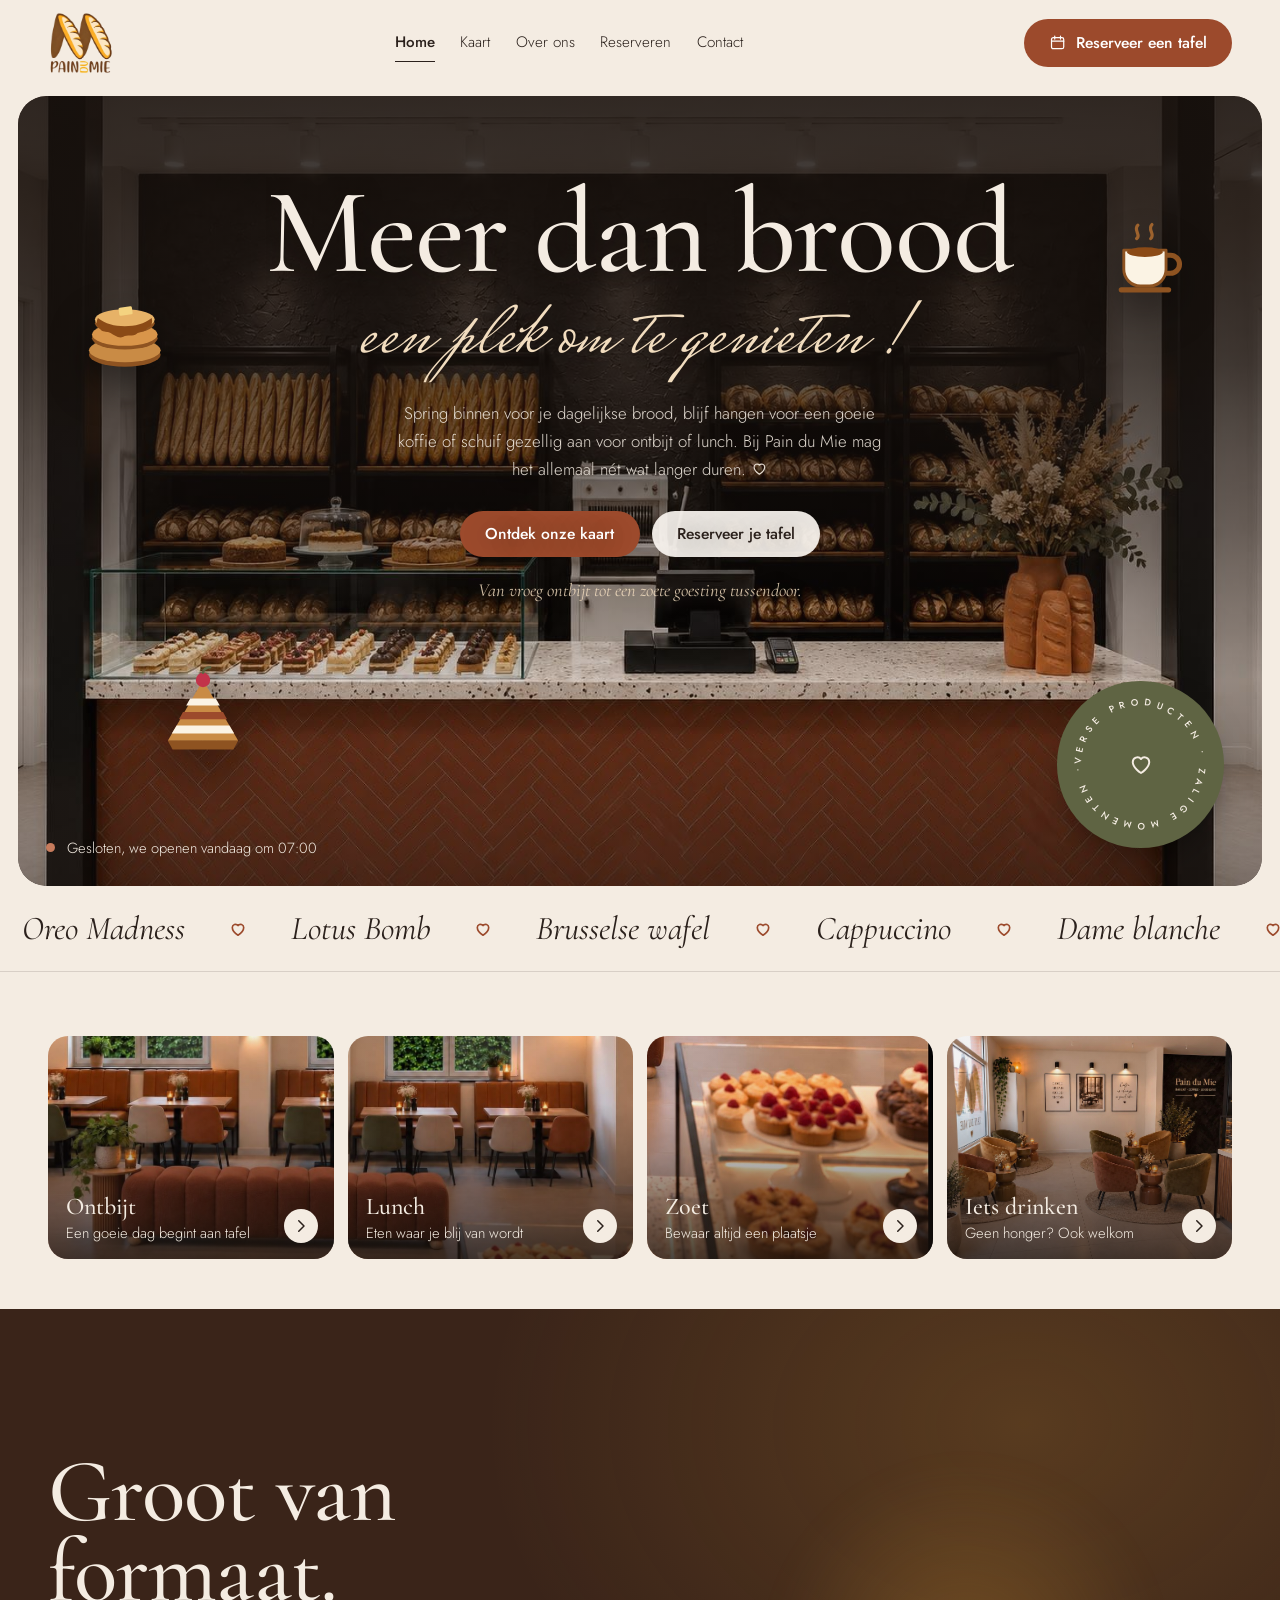
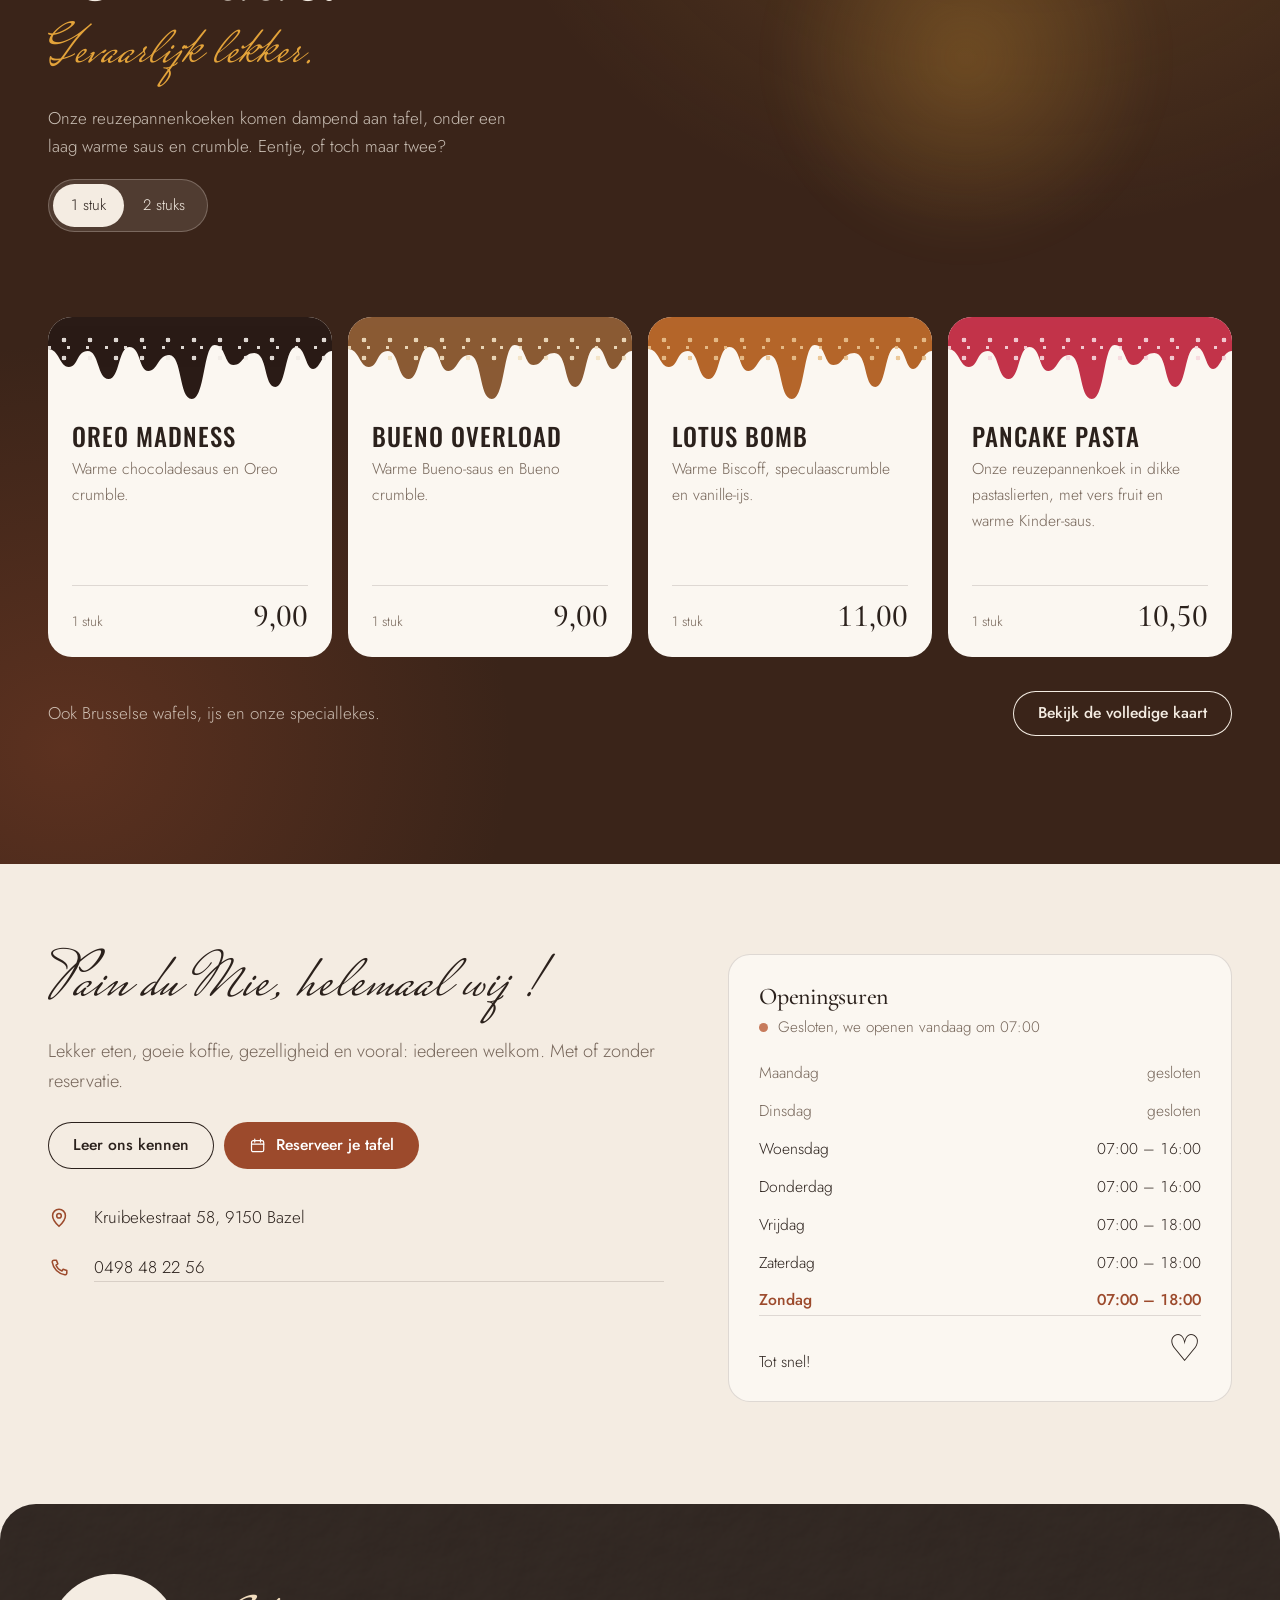
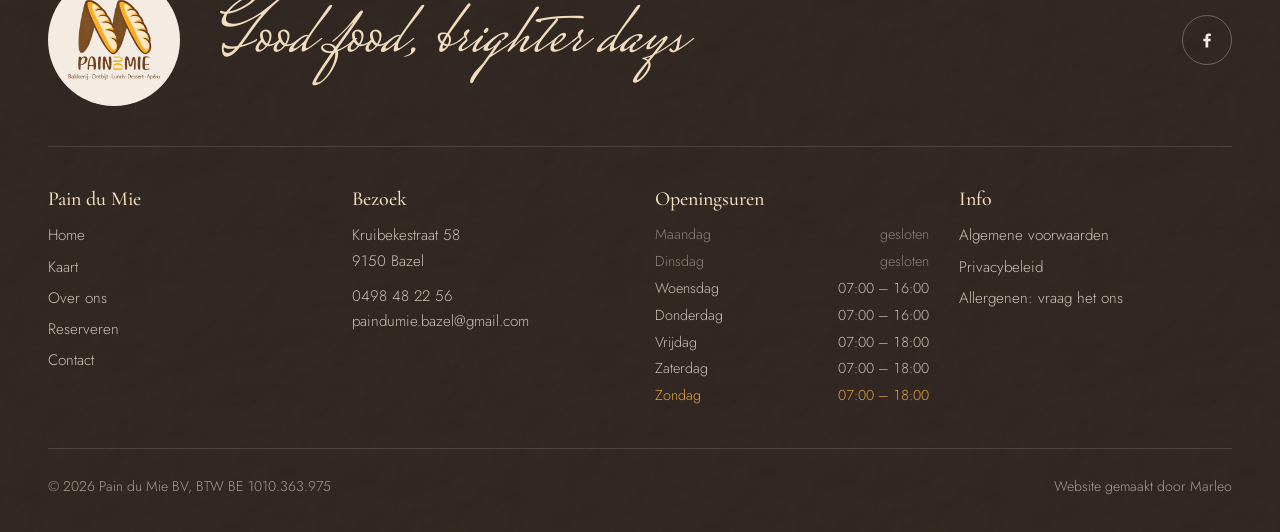
==== commit a5c6f40d: "Website aangepast via dashboard" ====
--- a/index.html
+++ b/index.html
@@ -278,4 +278,6 @@
 
 
 
+
+
 </body></html>
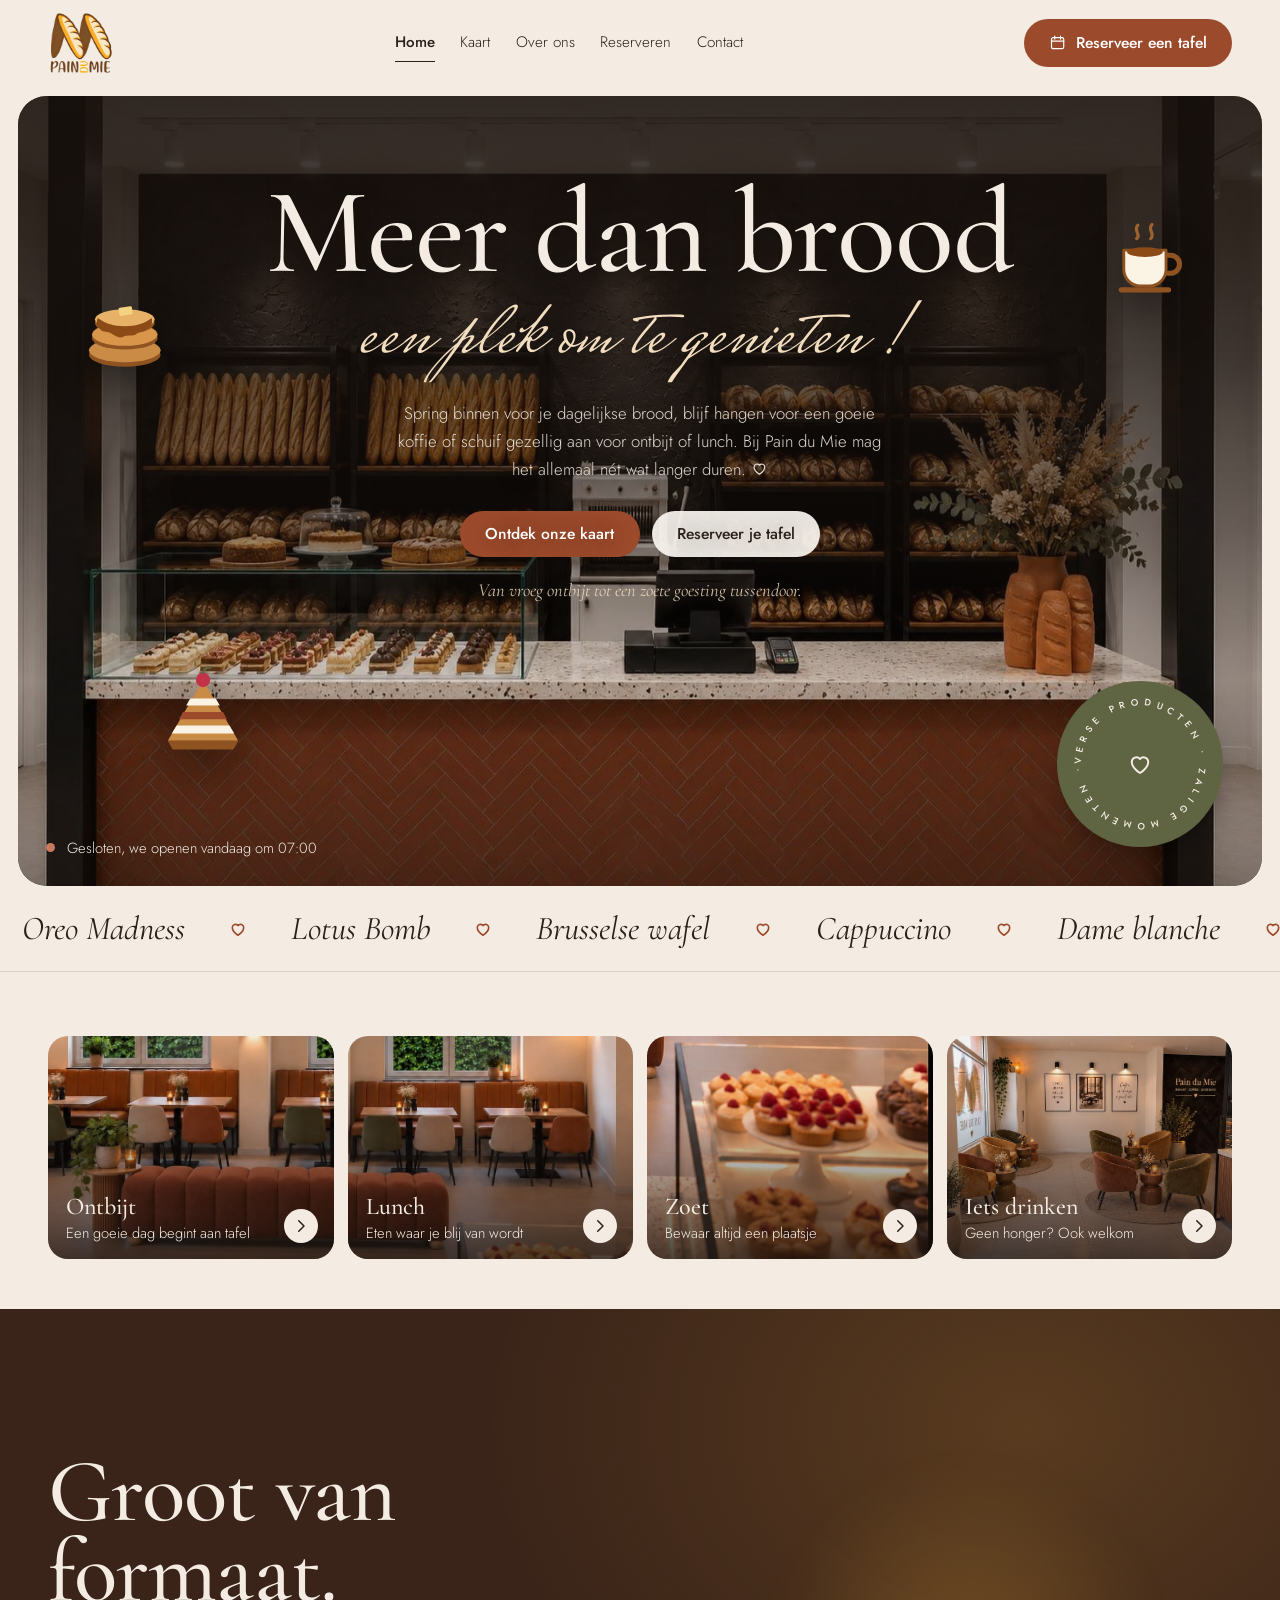
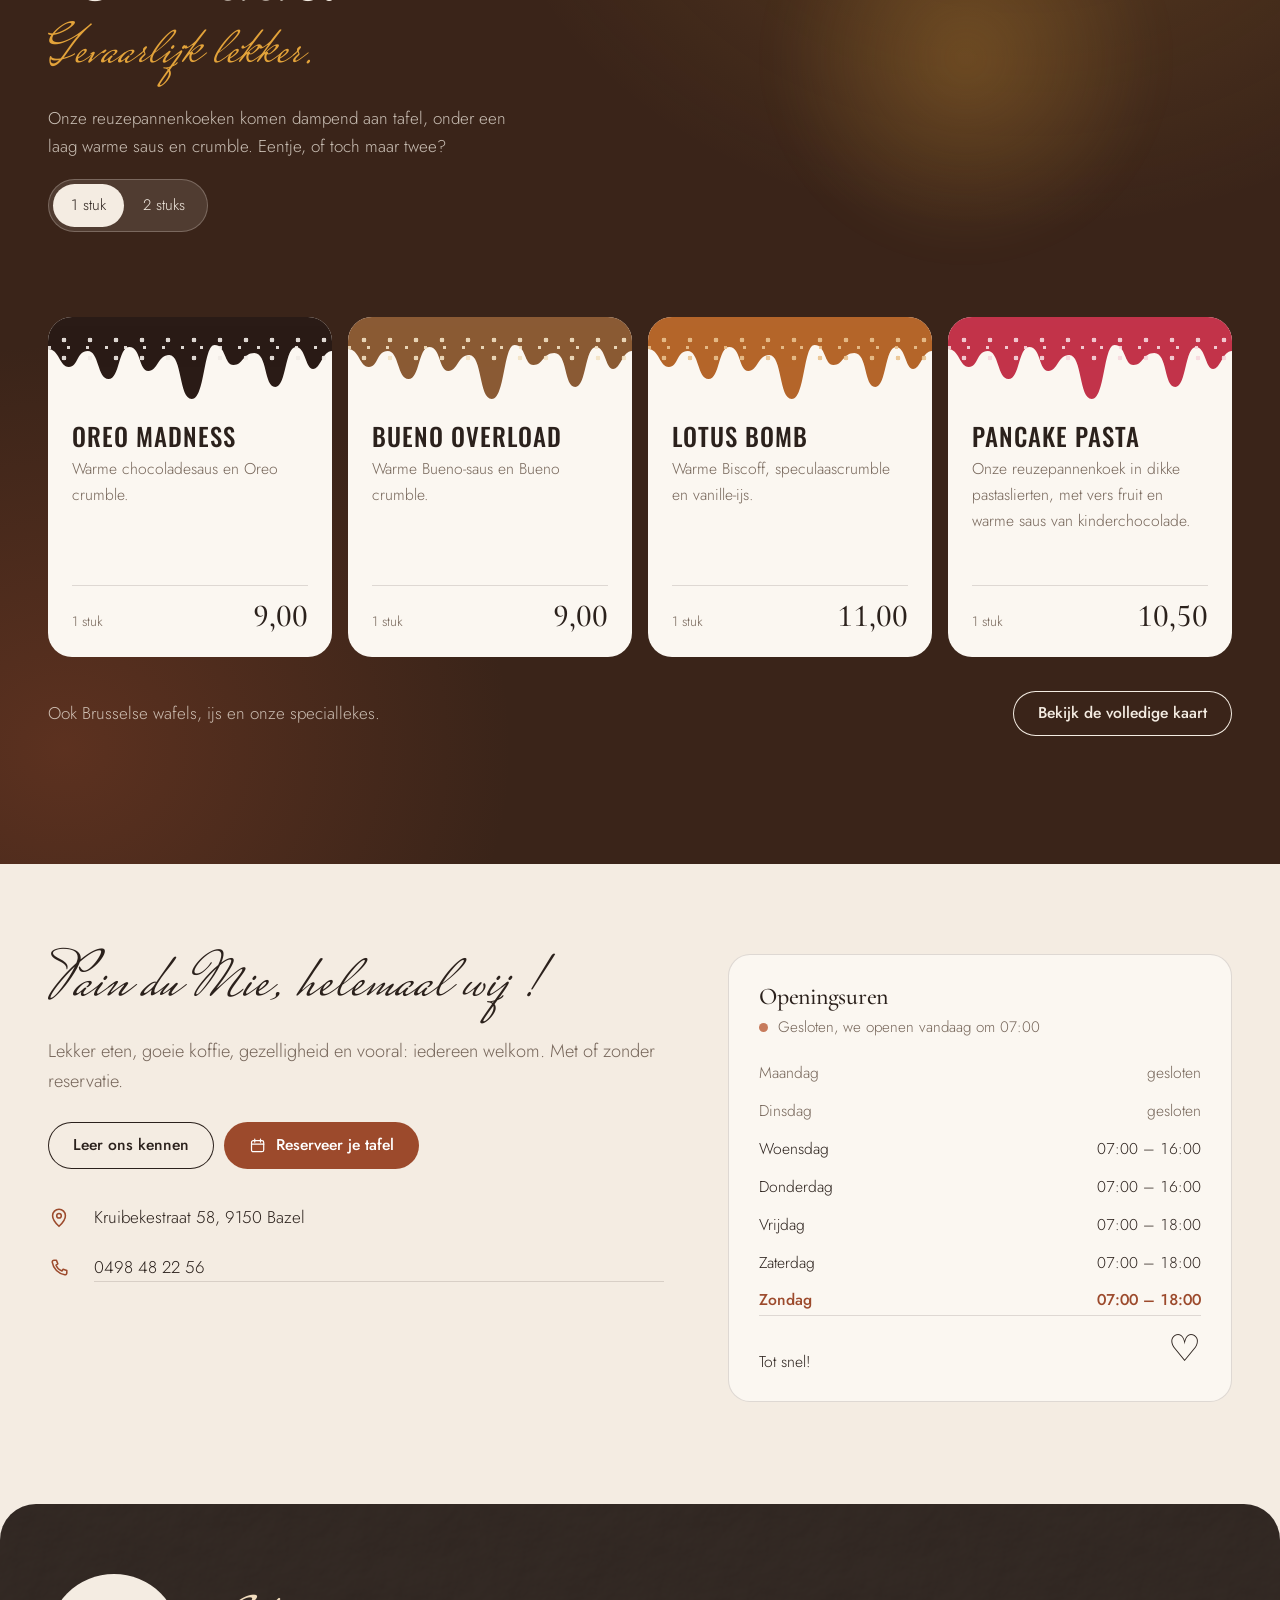
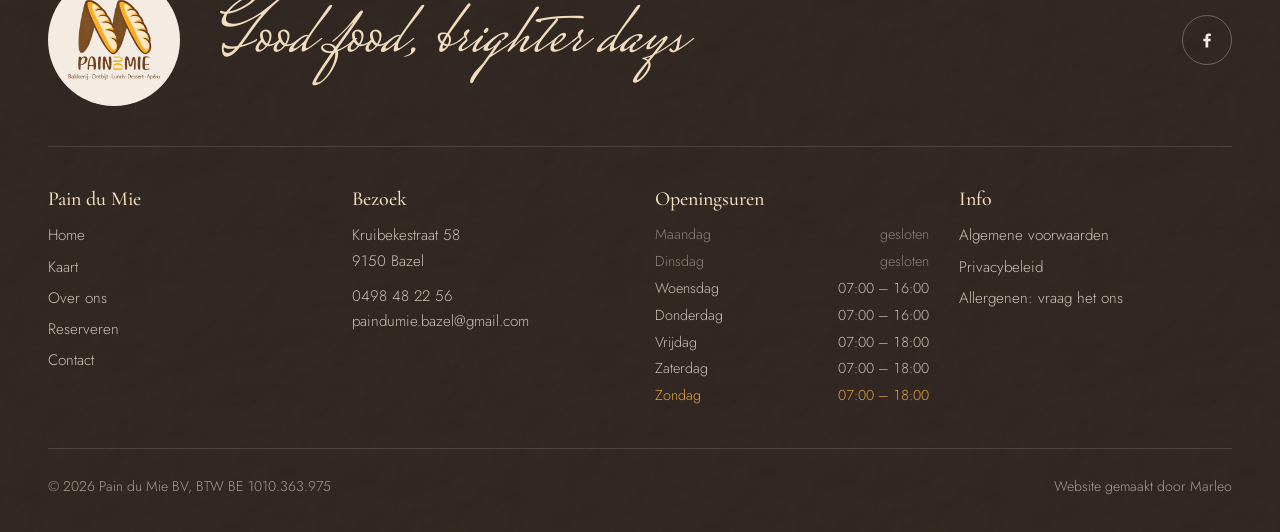
==== commit bd2b1740: "Website aangepast via dashboard" ====
--- a/index.html
+++ b/index.html
@@ -196,7 +196,7 @@
 <div class="price"><small data-e="t23">1 stuk</small><b data-e="t24" data-p1="11,00" data-p2="14,50">11,00</b></div>
 </article>
 <article class="special pasta" data-s="Pancake Pasta reuzepannenkoek pannenkoek Onze reuzepannenkoek in dikke pastaslierten, met vers fruit en warme Kinder-saus."><svg aria-hidden="true" class="drip" preserveAspectRatio="none" viewBox="0 0 300 92"><path d="M0 0H300V34C290 34 288 52 280 52C272 52 272 30 262 30C250 30 252 70 240 70C228 70 232 36 218 36C206 36 206 48 196 48C186 48 188 28 176 28C164 28 166 82 152 82C138 82 142 38 128 38C116 38 116 54 106 54C96 54 98 30 86 30C74 30 76 62 64 62C52 62 54 34 42 34C30 34 32 50 22 50C12 50 12 32 0 32Z" fill="currentColor"></path></svg><span aria-hidden="true" class="crumbs"></span>
-<h3 class="n" data-e="t25">Pancake Pasta</h3><p data-e="t26">Onze reuzepannenkoek in dikke pastaslierten, met vers fruit en warme Kinder-saus.</p>
+<h3 class="n" data-e="t25">Pancake Pasta</h3><p data-e="t26">Onze reuzepannenkoek in dikke pastaslierten, met vers fruit en warme saus van kinderchocolade.</p>
 <div class="price"><small data-e="t27">1 stuk</small><b data-e="t28" data-p1="10,50">10,50</b></div>
 </article>
 </div>
@@ -280,4 +280,5 @@
 
 
 
+
 </body></html>
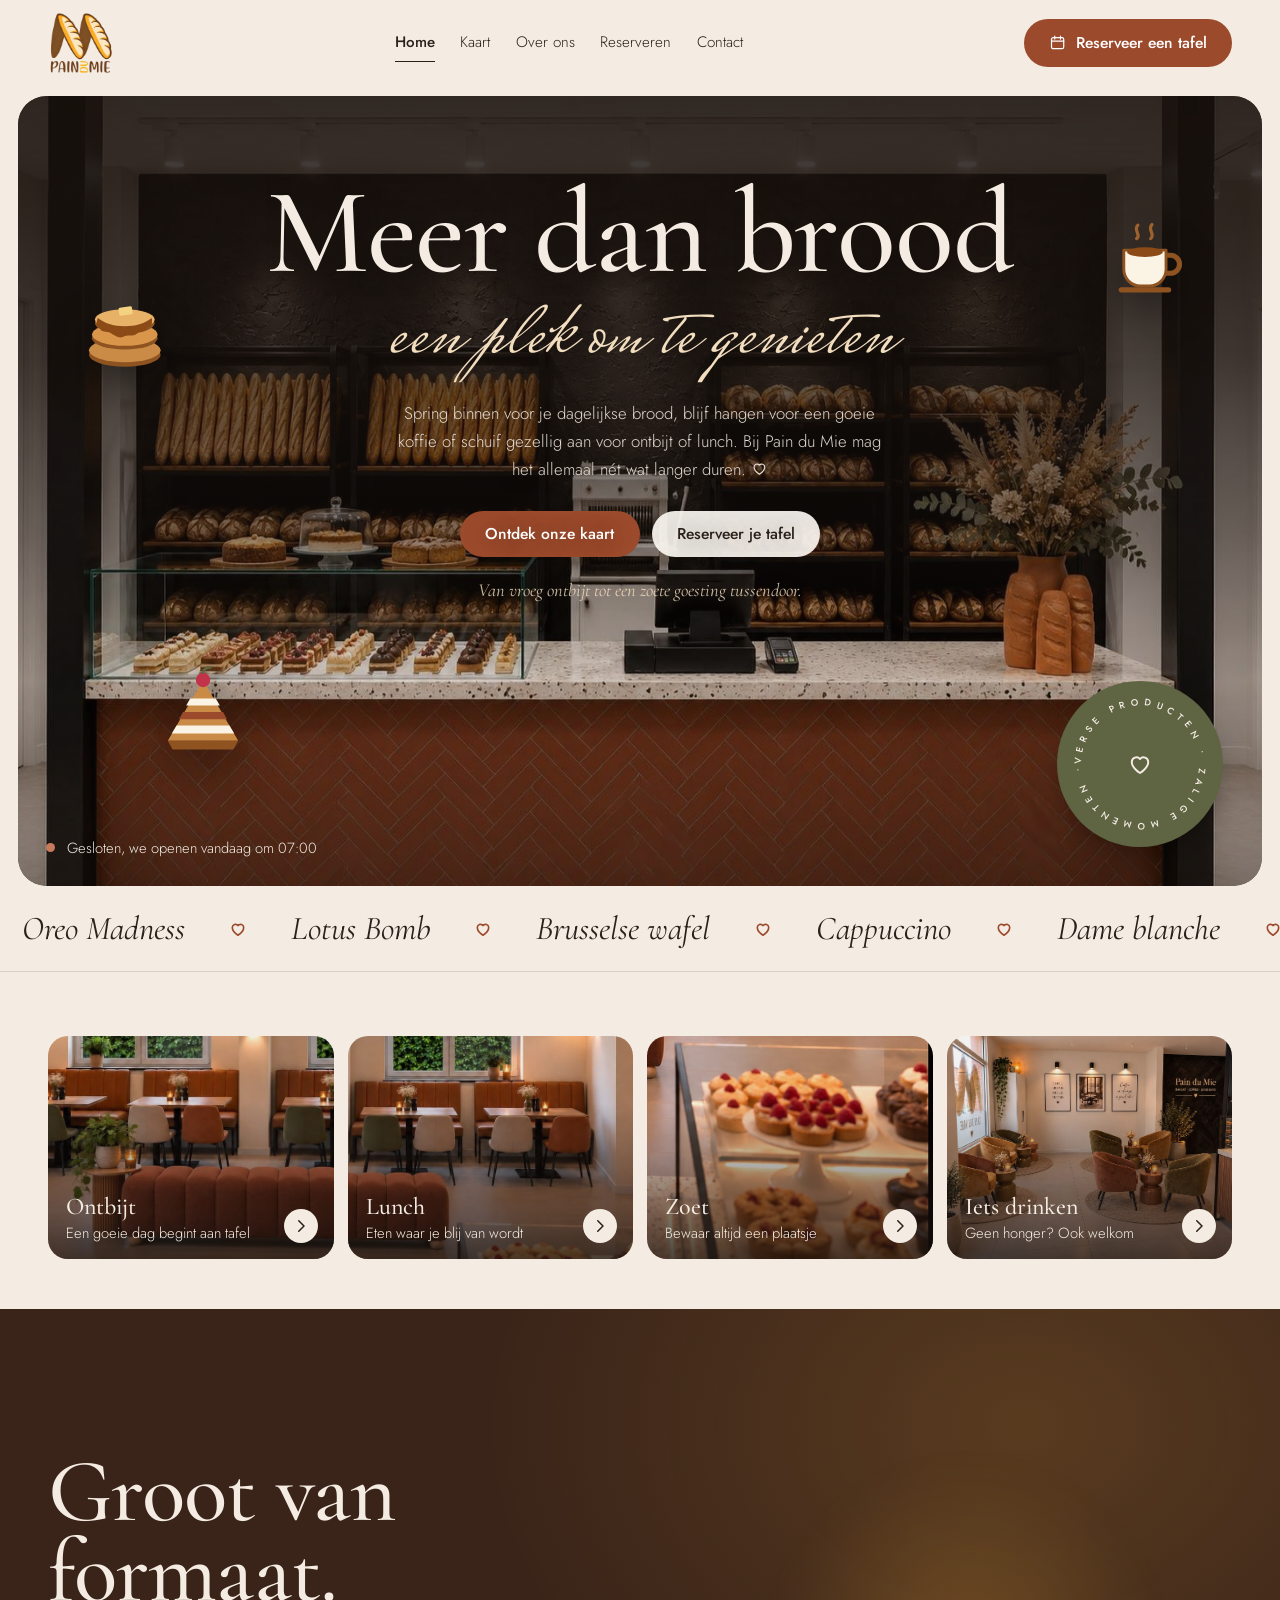
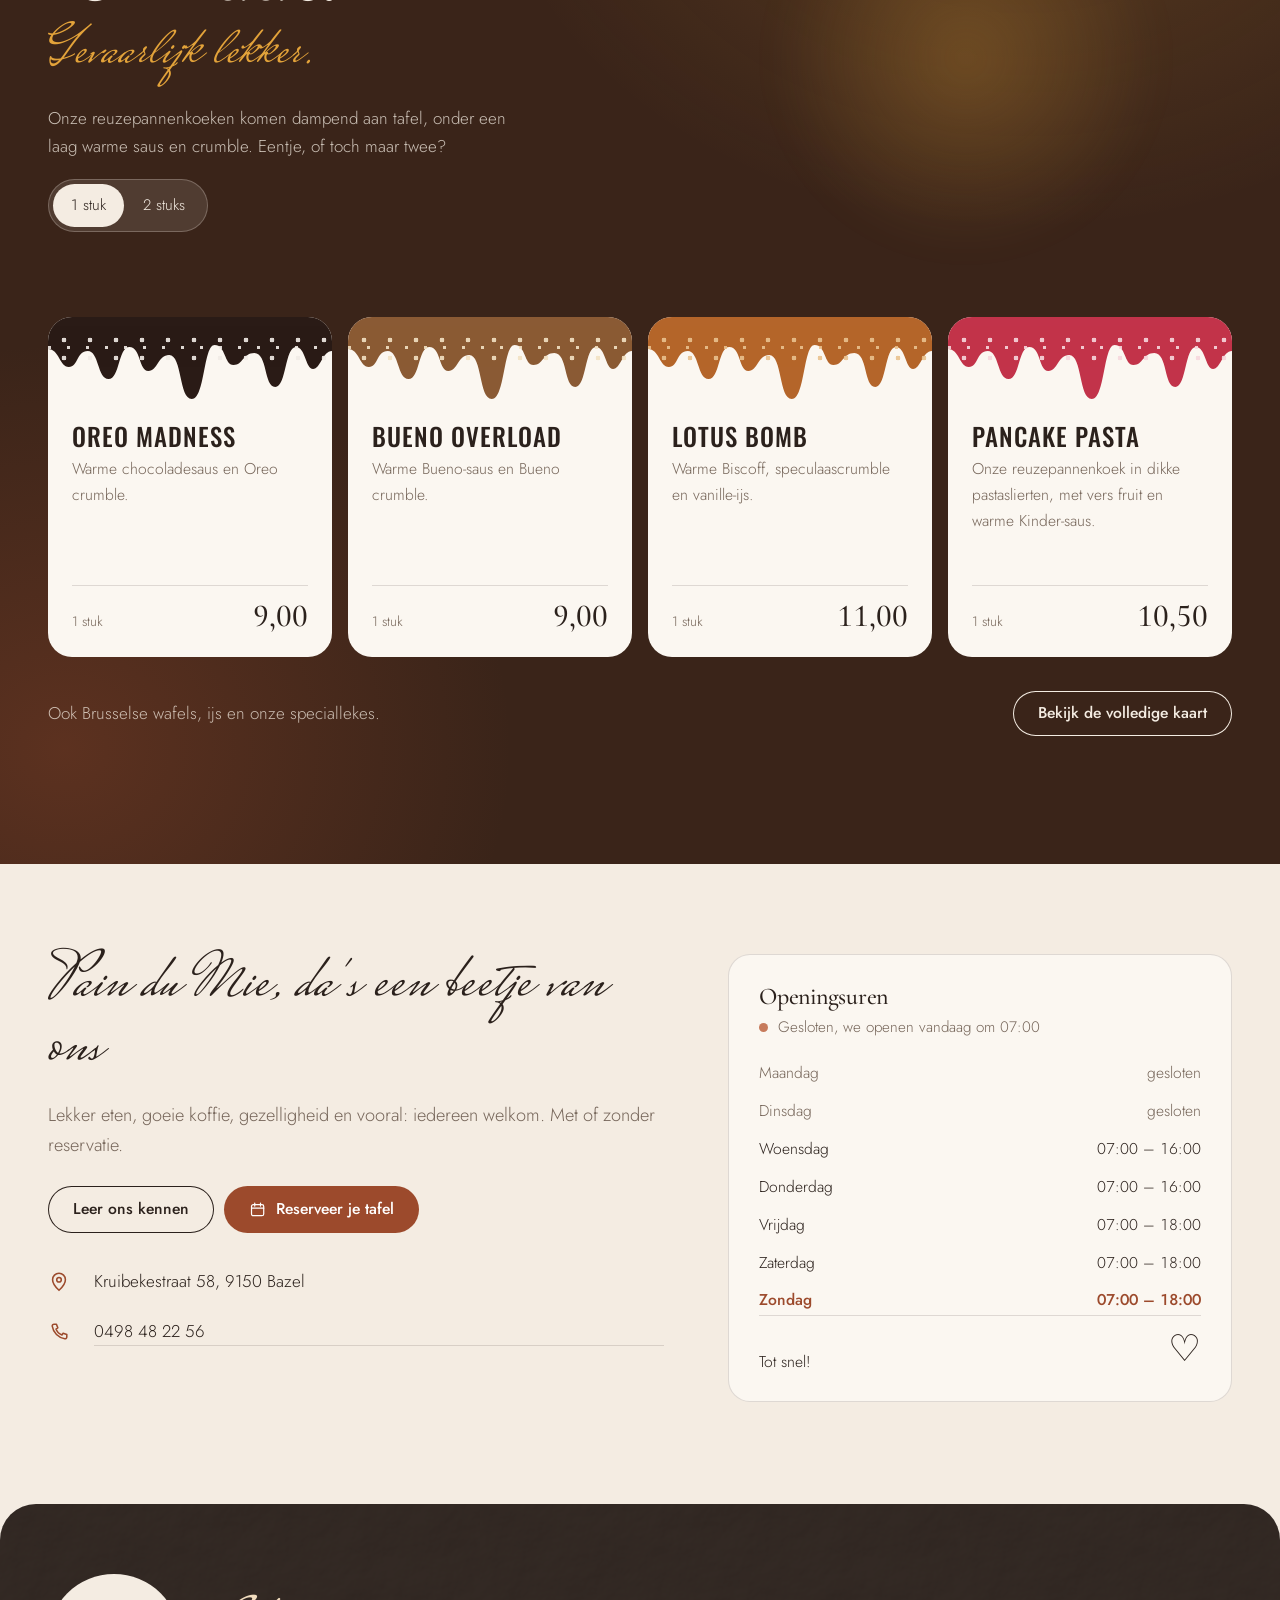
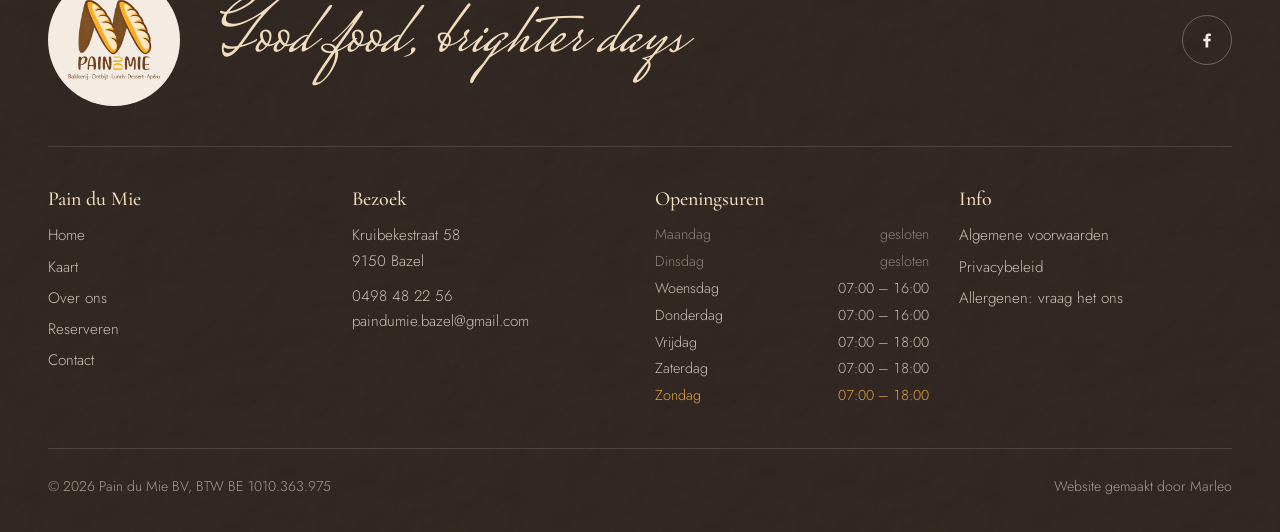
==== commit 6e44b542: "Add files via upload" ====
--- a/index.html
+++ b/index.html
@@ -1,19 +1,21 @@
-<!doctype html>
-<html lang="nl-BE"><head>
-<meta charset="utf-8">
-<meta content="width=device-width, initial-scale=1, viewport-fit=cover" name="viewport">
+<!DOCTYPE html>
+
+<html lang="nl-BE">
+<head>
+<meta charset="utf-8"/>
+<meta content="width=device-width, initial-scale=1, viewport-fit=cover" name="viewport"/>
 <title>Pain du Mie · Bakkerij en tearoom in Bazel</title>
-<meta content="Bakkerij en tearoom in Bazel. Spring binnen voor je brood, blijf hangen voor een goeie koffie of schuif aan voor ontbijt, lunch of iets zoets." name="description">
-<meta content="#231B17" name="theme-color">
-<meta content="website" property="og:type">
-<meta content="Pain du Mie" property="og:site_name">
-<meta content="Pain du Mie · Bakkerij en tearoom in Bazel" property="og:title">
-<meta content="Bakkerij en tearoom in Bazel. Spring binnen voor je brood, blijf hangen voor een goeie koffie of schuif aan voor ontbijt, lunch of iets zoets." property="og:description">
-<meta content="img/counter.jpg" property="og:image">
-<meta content="Marleo (marleo.tech)" name="author">
-<link href="img/mark.png" rel="icon">
-<link as="style" href="assets/css/style.css" rel="preload">
-<link href="assets/css/style.css" rel="stylesheet">
+<meta content="Bakkerij en tearoom in Bazel. Spring binnen voor je brood, blijf hangen voor een goeie koffie of schuif aan voor ontbijt, lunch of iets zoets." name="description"/>
+<meta content="#231B17" name="theme-color"/>
+<meta content="website" property="og:type"/>
+<meta content="Pain du Mie" property="og:site_name"/>
+<meta content="Pain du Mie · Bakkerij en tearoom in Bazel" property="og:title"/>
+<meta content="Bakkerij en tearoom in Bazel. Spring binnen voor je brood, blijf hangen voor een goeie koffie of schuif aan voor ontbijt, lunch of iets zoets." property="og:description"/>
+<meta content="img/counter.jpg" property="og:image"/>
+<meta content="Marleo (marleo.tech)" name="author"/>
+<link href="img/mark.png" rel="icon"/>
+<link as="style" href="assets/css/style.css" rel="preload"/>
+<link href="assets/css/style.css" rel="stylesheet"/>
 <script type="application/ld+json">
 {"@context":"https://schema.org","@type":"CafeOrCoffeeShop","name":"Pain du Mie","description":"Bakkerij en tearoom in Bazel","image":"img/counter.jpg","telephone":"+32498482256","email":"paindumie.bazel@gmail.com","servesCuisine":["Bakkerij","Desserts","Koffie"],"acceptsReservations":"True","menu":"kaart.html","address":{"@type":"PostalAddress","streetAddress":"Kruibekestraat 58","postalCode":"9150","addressLocality":"Bazel","addressCountry":"BE"},"openingHoursSpecification":[{"@type":"OpeningHoursSpecification","dayOfWeek":["Wednesday","Thursday"],"opens":"07:00","closes":"16:00"},{"@type":"OpeningHoursSpecification","dayOfWeek":["Friday","Saturday","Sunday"],"opens":"07:00","closes":"18:00"}],"sameAs":["https://www.facebook.com/p/PainduMie-Bakkerij-Tearoom-61587728842605/"]}
 </script>
@@ -21,31 +23,31 @@
 <body class="page-index">
 <a class="skip" href="#main">Naar de inhoud</a>
 <svg aria-hidden="true" height="0" style="position:absolute" width="0">
-<symbol id="i-heart" viewBox="0 0 24 24"><path d="M12 20.3s-7.6-4.6-7.6-10.2A4.3 4.3 0 0 1 12 7.4a4.3 4.3 0 0 1 7.6 2.7c0 5.6-7.6 10.2-7.6 10.2z" fill="none" stroke="currentColor" stroke-linejoin="round" stroke-width="1.8"></path></symbol>
-<symbol id="i-cal" viewBox="0 0 24 24"><g fill="none" stroke="currentColor" stroke-linecap="round" stroke-width="1.7"><rect height="15.5" rx="2.5" width="17" x="3.5" y="5"></rect><path d="M3.5 10h17M8 3v4M16 3v4"></path></g></symbol>
-<symbol id="i-pin" viewBox="0 0 24 24"><g fill="none" stroke="currentColor" stroke-width="1.7"><path d="M12 21s-7-6.3-7-11.5a7 7 0 0 1 14 0C19 14.7 12 21 12 21z"></path><circle cx="12" cy="9.5" r="2.5"></circle></g></symbol>
-<symbol id="i-phone" viewBox="0 0 24 24"><path d="M6.6 3.5h2.6l1.5 4-2 1.3a11 11 0 0 0 6.5 6.5l1.3-2 4 1.5v2.6a2 2 0 0 1-2.2 2A16.5 16.5 0 0 1 4.6 5.7a2 2 0 0 1 2-2.2z" fill="none" stroke="currentColor" stroke-linejoin="round" stroke-width="1.7"></path></symbol>
-<symbol id="i-mail" viewBox="0 0 24 24"><g fill="none" stroke="currentColor" stroke-width="1.7"><rect height="13" rx="2.5" width="18" x="3" y="5.5"></rect><path d="M4 7l8 6 8-6"></path></g></symbol>
-<symbol id="i-left" viewBox="0 0 24 24"><path d="M15 5l-7 7 7 7" fill="none" stroke="currentColor" stroke-linecap="round" stroke-linejoin="round" stroke-width="2"></path></symbol>
-<symbol id="i-right" viewBox="0 0 24 24"><path d="M9 5l7 7-7 7" fill="none" stroke="currentColor" stroke-linecap="round" stroke-linejoin="round" stroke-width="2"></path></symbol>
-<symbol id="i-minus" viewBox="0 0 24 24"><path d="M5 12h14" stroke="currentColor" stroke-linecap="round" stroke-width="2"></path></symbol>
-<symbol id="i-plus" viewBox="0 0 24 24"><path d="M5 12h14M12 5v14" stroke="currentColor" stroke-linecap="round" stroke-width="2"></path></symbol>
-<symbol id="i-x" viewBox="0 0 24 24"><path d="M6 6l12 12M18 6L6 18" stroke="currentColor" stroke-linecap="round" stroke-width="2.2"></path></symbol>
-<symbol id="i-search" viewBox="0 0 24 24"><g fill="none" stroke="currentColor" stroke-linecap="round" stroke-width="2"><circle cx="11" cy="11" r="6.5"></circle><path d="M16 16l4.5 4.5"></path></g></symbol>
-<symbol id="i-info" viewBox="0 0 24 24"><g fill="none" stroke="currentColor" stroke-linecap="round" stroke-width="1.7"><circle cx="12" cy="12" r="9"></circle><path d="M12 11v6M12 7.5v.2"></path></g></symbol>
-<symbol id="i-star" viewBox="0 0 24 24"><path d="M12 3.2l2.6 5.5 6 .8-4.4 4.1 1.1 5.9L12 16.6l-5.3 2.9 1.1-5.9L3.4 9.5l6-.8z" fill="currentColor"></path></symbol>
-<symbol id="i-fb" viewBox="0 0 24 24"><path d="M13.5 21v-7.5h2.6l.4-3h-3V8.6c0-.9.3-1.5 1.5-1.5h1.6V4.4a21 21 0 0 0-2.4-.1c-2.4 0-4 1.4-4 4.1v2.1H7.6v3h2.6V21z" fill="currentColor"></path></symbol>
-<symbol id="i-ig" viewBox="0 0 24 24"><g fill="none" stroke="currentColor" stroke-width="1.8"><rect height="17" rx="5" width="17" x="3.5" y="3.5"></rect><circle cx="12" cy="12" r="4"></circle><circle cx="17.2" cy="6.8" fill="currentColor" r=".6"></circle></g></symbol>
-<symbol id="i-g" viewBox="0 0 24 24"><path d="M20.6 12.2c0-.6-.1-1.2-.2-1.8H12v3.4h4.8a4.1 4.1 0 0 1-1.8 2.7v2.2h2.9c1.7-1.6 2.7-3.9 2.7-6.5z" fill="currentColor"></path><path d="M12 21c2.4 0 4.5-.8 5.9-2.2L15 16.5c-.8.5-1.8.9-3 .9a5.3 5.3 0 0 1-5-3.6H4v2.3A9 9 0 0 0 12 21zM7 13.8a5.4 5.4 0 0 1 0-3.5V8H4a9 9 0 0 0 0 8.1z" fill="currentColor" opacity=".75"></path><path d="M12 6.6c1.3 0 2.5.5 3.4 1.3L18 5.4A9 9 0 0 0 4 8l3 2.3a5.3 5.3 0 0 1 5-3.7z" fill="currentColor" opacity=".55"></path></symbol>
-<symbol id="i-cup" viewBox="0 0 24 24"><g fill="none" stroke="currentColor" stroke-linecap="round" stroke-width="1.7"><path d="M4 9h12v5a5 5 0 0 1-5 5H9a5 5 0 0 1-5-5z"></path><path d="M16 10.5h1.5a2.5 2.5 0 0 1 0 5H16M8 3.5c0 1.5 1.5 1.5 1.5 3M12 3.5c0 1.5 1.5 1.5 1.5 3"></path></g></symbol>
-<symbol id="i-sofa" viewBox="0 0 24 24"><g fill="none" stroke="currentColor" stroke-linejoin="round" stroke-width="1.7"><path d="M5 11V8a3 3 0 0 1 3-3h8a3 3 0 0 1 3 3v3"></path><path d="M3 12a2 2 0 0 1 4 0v2h10v-2a2 2 0 0 1 4 0v5H3zM6 17v2M18 17v2"></path></g></symbol>
-<symbol id="i-wheat" viewBox="0 0 24 24"><g fill="none" stroke="currentColor" stroke-linecap="round" stroke-width="1.7"><path d="M12 21V9"></path><path d="M12 9c-2.5-.5-3.5-2.5-3.5-5 2.5.5 3.5 2.5 3.5 5zM12 9c2.5-.5 3.5-2.5 3.5-5-2.5.5-3.5 2.5-3.5 5zM12 14c-2.5-.5-3.5-2.5-3.5-5 2.5.5 3.5 2.5 3.5 5zM12 14c2.5-.5 3.5-2.5 3.5-5-2.5.5-3.5 2.5-3.5 5z"></path></g></symbol>
-<symbol id="i-kid" viewBox="0 0 24 24"><g fill="none" stroke="currentColor" stroke-linecap="round" stroke-width="1.7"><circle cx="12" cy="7" r="3"></circle><path d="M6 20c0-3.3 2.7-6 6-6s6 2.7 6 6"></path></g></symbol>
-<symbol id="i-beer" viewBox="0 0 24 24"><g fill="none" stroke="currentColor" stroke-linejoin="round" stroke-width="1.7"><path d="M5 7h11v12a2 2 0 0 1-2 2H7a2 2 0 0 1-2-2z"></path><path d="M16 10h2a2 2 0 0 1 2 2v3a2 2 0 0 1-2 2h-2M5 7a3 3 0 0 1 3-3 3 3 0 0 1 5 0 3 3 0 0 1 3 3M9 11v6M12 11v6"></path></g></symbol>
+<symbol id="i-heart" viewbox="0 0 24 24"><path d="M12 20.3s-7.6-4.6-7.6-10.2A4.3 4.3 0 0 1 12 7.4a4.3 4.3 0 0 1 7.6 2.7c0 5.6-7.6 10.2-7.6 10.2z" fill="none" stroke="currentColor" stroke-linejoin="round" stroke-width="1.8"></path></symbol>
+<symbol id="i-cal" viewbox="0 0 24 24"><g fill="none" stroke="currentColor" stroke-linecap="round" stroke-width="1.7"><rect height="15.5" rx="2.5" width="17" x="3.5" y="5"></rect><path d="M3.5 10h17M8 3v4M16 3v4"></path></g></symbol>
+<symbol id="i-pin" viewbox="0 0 24 24"><g fill="none" stroke="currentColor" stroke-width="1.7"><path d="M12 21s-7-6.3-7-11.5a7 7 0 0 1 14 0C19 14.7 12 21 12 21z"></path><circle cx="12" cy="9.5" r="2.5"></circle></g></symbol>
+<symbol id="i-phone" viewbox="0 0 24 24"><path d="M6.6 3.5h2.6l1.5 4-2 1.3a11 11 0 0 0 6.5 6.5l1.3-2 4 1.5v2.6a2 2 0 0 1-2.2 2A16.5 16.5 0 0 1 4.6 5.7a2 2 0 0 1 2-2.2z" fill="none" stroke="currentColor" stroke-linejoin="round" stroke-width="1.7"></path></symbol>
+<symbol id="i-mail" viewbox="0 0 24 24"><g fill="none" stroke="currentColor" stroke-width="1.7"><rect height="13" rx="2.5" width="18" x="3" y="5.5"></rect><path d="M4 7l8 6 8-6"></path></g></symbol>
+<symbol id="i-left" viewbox="0 0 24 24"><path d="M15 5l-7 7 7 7" fill="none" stroke="currentColor" stroke-linecap="round" stroke-linejoin="round" stroke-width="2"></path></symbol>
+<symbol id="i-right" viewbox="0 0 24 24"><path d="M9 5l7 7-7 7" fill="none" stroke="currentColor" stroke-linecap="round" stroke-linejoin="round" stroke-width="2"></path></symbol>
+<symbol id="i-minus" viewbox="0 0 24 24"><path d="M5 12h14" stroke="currentColor" stroke-linecap="round" stroke-width="2"></path></symbol>
+<symbol id="i-plus" viewbox="0 0 24 24"><path d="M5 12h14M12 5v14" stroke="currentColor" stroke-linecap="round" stroke-width="2"></path></symbol>
+<symbol id="i-x" viewbox="0 0 24 24"><path d="M6 6l12 12M18 6L6 18" stroke="currentColor" stroke-linecap="round" stroke-width="2.2"></path></symbol>
+<symbol id="i-search" viewbox="0 0 24 24"><g fill="none" stroke="currentColor" stroke-linecap="round" stroke-width="2"><circle cx="11" cy="11" r="6.5"></circle><path d="M16 16l4.5 4.5"></path></g></symbol>
+<symbol id="i-info" viewbox="0 0 24 24"><g fill="none" stroke="currentColor" stroke-linecap="round" stroke-width="1.7"><circle cx="12" cy="12" r="9"></circle><path d="M12 11v6M12 7.5v.2"></path></g></symbol>
+<symbol id="i-star" viewbox="0 0 24 24"><path d="M12 3.2l2.6 5.5 6 .8-4.4 4.1 1.1 5.9L12 16.6l-5.3 2.9 1.1-5.9L3.4 9.5l6-.8z" fill="currentColor"></path></symbol>
+<symbol id="i-fb" viewbox="0 0 24 24"><path d="M13.5 21v-7.5h2.6l.4-3h-3V8.6c0-.9.3-1.5 1.5-1.5h1.6V4.4a21 21 0 0 0-2.4-.1c-2.4 0-4 1.4-4 4.1v2.1H7.6v3h2.6V21z" fill="currentColor"></path></symbol>
+<symbol id="i-ig" viewbox="0 0 24 24"><g fill="none" stroke="currentColor" stroke-width="1.8"><rect height="17" rx="5" width="17" x="3.5" y="3.5"></rect><circle cx="12" cy="12" r="4"></circle><circle cx="17.2" cy="6.8" fill="currentColor" r=".6"></circle></g></symbol>
+<symbol id="i-g" viewbox="0 0 24 24"><path d="M20.6 12.2c0-.6-.1-1.2-.2-1.8H12v3.4h4.8a4.1 4.1 0 0 1-1.8 2.7v2.2h2.9c1.7-1.6 2.7-3.9 2.7-6.5z" fill="currentColor"></path><path d="M12 21c2.4 0 4.5-.8 5.9-2.2L15 16.5c-.8.5-1.8.9-3 .9a5.3 5.3 0 0 1-5-3.6H4v2.3A9 9 0 0 0 12 21zM7 13.8a5.4 5.4 0 0 1 0-3.5V8H4a9 9 0 0 0 0 8.1z" fill="currentColor" opacity=".75"></path><path d="M12 6.6c1.3 0 2.5.5 3.4 1.3L18 5.4A9 9 0 0 0 4 8l3 2.3a5.3 5.3 0 0 1 5-3.7z" fill="currentColor" opacity=".55"></path></symbol>
+<symbol id="i-cup" viewbox="0 0 24 24"><g fill="none" stroke="currentColor" stroke-linecap="round" stroke-width="1.7"><path d="M4 9h12v5a5 5 0 0 1-5 5H9a5 5 0 0 1-5-5z"></path><path d="M16 10.5h1.5a2.5 2.5 0 0 1 0 5H16M8 3.5c0 1.5 1.5 1.5 1.5 3M12 3.5c0 1.5 1.5 1.5 1.5 3"></path></g></symbol>
+<symbol id="i-sofa" viewbox="0 0 24 24"><g fill="none" stroke="currentColor" stroke-linejoin="round" stroke-width="1.7"><path d="M5 11V8a3 3 0 0 1 3-3h8a3 3 0 0 1 3 3v3"></path><path d="M3 12a2 2 0 0 1 4 0v2h10v-2a2 2 0 0 1 4 0v5H3zM6 17v2M18 17v2"></path></g></symbol>
+<symbol id="i-wheat" viewbox="0 0 24 24"><g fill="none" stroke="currentColor" stroke-linecap="round" stroke-width="1.7"><path d="M12 21V9"></path><path d="M12 9c-2.5-.5-3.5-2.5-3.5-5 2.5.5 3.5 2.5 3.5 5zM12 9c2.5-.5 3.5-2.5 3.5-5-2.5.5-3.5 2.5-3.5 5zM12 14c-2.5-.5-3.5-2.5-3.5-5 2.5.5 3.5 2.5 3.5 5zM12 14c2.5-.5 3.5-2.5 3.5-5-2.5.5-3.5 2.5-3.5 5z"></path></g></symbol>
+<symbol id="i-kid" viewbox="0 0 24 24"><g fill="none" stroke="currentColor" stroke-linecap="round" stroke-width="1.7"><circle cx="12" cy="7" r="3"></circle><path d="M6 20c0-3.3 2.7-6 6-6s6 2.7 6 6"></path></g></symbol>
+<symbol id="i-beer" viewbox="0 0 24 24"><g fill="none" stroke="currentColor" stroke-linejoin="round" stroke-width="1.7"><path d="M5 7h11v12a2 2 0 0 1-2 2H7a2 2 0 0 1-2-2z"></path><path d="M16 10h2a2 2 0 0 1 2 2v3a2 2 0 0 1-2 2h-2M5 7a3 3 0 0 1 3-3 3 3 0 0 1 5 0 3 3 0 0 1 3 3M9 11v6M12 11v6"></path></g></symbol>
 </svg>
 <header class="hdr" id="hdr">
 <div class="wrap">
-<a aria-label="Pain du Mie, naar de homepagina" class="brand" href="index.html"><img alt="Pain du Mie" height="341" src="img/logo-head.webp" width="360"></a>
+<a aria-label="Pain du Mie, naar de homepagina" class="brand" href="index.html"><img alt="Pain du Mie" height="341" src="img/logo-head.webp" width="360"/></a>
 <nav aria-label="Hoofdmenu" class="nav">
 <a aria-current="page" href="index.html">Home</a>
 <a href="kaart.html">Kaart</a>
@@ -77,25 +79,25 @@
 <div class="pk"></div>
 <div class="pk"></div>
 <div class="pk-top">
-<svg class="pk-syrup" viewBox="0 0 200 200"><path d="M100 8c46 0 84 21 84 47 0 15-11 23-11 36 0 14 12 18 12 31 0 12-10 17-10 27 0 9 7 14 7 22 0 6-5 10-12 10-8 0-12-8-20-8s-11 9-20 9-13-10-22-10-12 11-22 11-13-12-22-12-12 10-21 10c-8 0-13-5-13-12 0-10 8-15 8-25 0-12-11-17-11-30 0-14 12-19 12-33 0-13-10-21-10-36C29 29 54 8 100 8z"></path></svg>
+<svg class="pk-syrup" viewbox="0 0 200 200"><path d="M100 8c46 0 84 21 84 47 0 15-11 23-11 36 0 14 12 18 12 31 0 12-10 17-10 27 0 9 7 14 7 22 0 6-5 10-12 10-8 0-12-8-20-8s-11 9-20 9-13-10-22-10-12 11-22 11-13-12-22-12-12 10-21 10c-8 0-13-5-13-12 0-10 8-15 8-25 0-12-11-17-11-30 0-14 12-19 12-33 0-13-10-21-10-36C29 29 54 8 100 8z"></path></svg>
 <span class="pk-butter"></span>
 </div>
-<svg aria-hidden="true" class="pk-steam" viewBox="0 0 120 140">
+<svg aria-hidden="true" class="pk-steam" viewbox="0 0 120 140">
 <path d="M28 132c14-16-12-28 2-44s-8-26 6-42" style="--sd:0s"></path>
 <path d="M60 132c15-18-12-30 3-47s-8-27 7-44" style="--sd:.7s"></path>
 <path d="M92 132c14-16-12-28 2-44s-8-26 6-42" style="--sd:1.4s"></path>
 </svg>
-<svg aria-hidden="true" class="pk-ring" viewBox="0 0 300 300"><defs><path d="M150,150 m-126,0 a126,126 0 1,1 252,0 a126,126 0 1,1 -252,0" id="pkc"></path></defs><text><textPath href="#pkc" lengthAdjust="spacing" textLength="770">GOOD FOOD • GOOD MOOD • GOOD FOOD • GOOD MOOD •</textPath></text></svg>
+<svg aria-hidden="true" class="pk-ring" viewbox="0 0 300 300"><defs><path d="M150,150 m-126,0 a126,126 0 1,1 252,0 a126,126 0 1,1 -252,0" id="pkc"></path></defs><text><textpath href="#pkc" lengthadjust="spacing" textlength="770">GOOD FOOD • GOOD MOOD • GOOD FOOD • GOOD MOOD •</textpath></text></svg>
 </div>
 <div class="intro-word" id="introWord"><b><span>Meer dan brood</span></b><i>een plek om te genieten</i></div>
 <button class="intro-skip" id="introSkip" type="button">Overslaan</button>
 </div>
 <section aria-label="Welkom" class="hero">
 <div class="hero-frame">
-<img alt="De toonbank van Pain du Mie met vers brood en gebak" data-img="i1" fetchpriority="high" src="img/counter.jpg">
+<img alt="De toonbank van Pain du Mie met vers brood en gebak" data-img="i1" fetchpriority="high" src="img/counter.jpg"/>
 <div class="hero-copy">
 <h1><span class="w"><span data-e="t1">Meer</span></span> <span class="w"><span data-e="t2">dan</span></span> <span class="w"><span data-e="t3">brood</span></span></h1>
-<span class="script" data-e="t4">een plek om te genieten !&nbsp;</span>
+<span class="script" data-e="t4">een plek om te genieten</span>
 <p class="hero-sub" data-e="t5">Spring binnen voor je dagelijkse brood, blijf hangen voor een goeie koffie of schuif gezellig aan voor ontbijt of lunch. Bij Pain du Mie mag het allemaal nét wat langer duren. <svg aria-hidden="true" class="heart"><use href="#i-heart"></use></svg></p>
 <div class="hero-actions">
 <a class="btn btn-brick" href="kaart.html">Ontdek onze kaart</a>
@@ -104,7 +106,7 @@
 <p class="hero-tag" data-e="t6">Van vroeg ontbijt tot een zoete goesting tussendoor.</p>
 </div>
 <div aria-hidden="true" class="floaties">
-<div class="fl fl-a"><svg aria-hidden="true" viewBox="0 0 120 120">
+<div class="fl fl-a"><svg aria-hidden="true" viewbox="0 0 120 120">
 <ellipse cx="60" cy="92" fill="#8E5321" rx="48" ry="16"></ellipse>
 <ellipse cx="60" cy="86" fill="#C98B45" rx="48" ry="16"></ellipse>
 <ellipse cx="60" cy="70" fill="#8E5321" rx="44" ry="15"></ellipse>
@@ -114,14 +116,14 @@
 <path d="M24 43c10 8 22 11 36 11s26-3 36-11c2 7-1 12-6 13-3 7-10 4-14 8-5 4-13 1-18 4-6 3-12-2-17-5-5-3-12 0-14-6-5-2-6-8-3-14z" fill="#8B4A16"></path>
 <rect fill="#F4D380" height="11" rx="2" transform="rotate(-8 61 33)" width="18" x="52" y="28"></rect>
 </svg></div>
-<div class="fl fl-b"><svg aria-hidden="true" viewBox="0 0 120 120">
+<div class="fl fl-b"><svg aria-hidden="true" viewbox="0 0 120 120">
 <path d="M40 26c8-6-6-13 2-21M62 26c8-7-6-14 2-22" fill="none" opacity=".8" stroke="#B8712F" stroke-linecap="round" stroke-width="5"></path>
 <path d="M86 52h7a14 14 0 0 1 0 28h-7" fill="none" stroke="#8E5321" stroke-linecap="round" stroke-width="8"></path>
 <path d="M20 44h66v30a26 26 0 0 1-26 26H46a26 26 0 0 1-26-26z" fill="#FBF3E4" stroke="#8E5321" stroke-linejoin="round" stroke-width="4.5"></path>
 <ellipse cx="53" cy="47" fill="#8B4A16" rx="28" ry="7.5"></ellipse>
 <path d="M16 106h74" stroke="#8E5321" stroke-linecap="round" stroke-width="8"></path>
 </svg></div>
-<div class="fl fl-c"><svg aria-hidden="true" viewBox="0 0 120 120">
+<div class="fl fl-c"><svg aria-hidden="true" viewbox="0 0 120 120">
 <path d="M16 96 60 20l44 76z" fill="#C98B45"></path>
 <path d="M27 77h66l6 10H21z" fill="#FBF3E4"></path>
 <path d="M35 60h50l5 9H30z" fill="#9C4A2C"></path>
@@ -133,7 +135,7 @@
 </div>
 <div class="hero-foot"><span class="status-dot" data-status-dot=""></span><span data-status-text=""></span></div>
 <div aria-hidden="true" class="seal">
-<svg class="ring" viewBox="0 0 200 200"><defs><path d="M100,100 m-78,0 a78,78 0 1,1 156,0 a78,78 0 1,1 -156,0" id="circ"></path></defs><text><textPath href="#circ" lengthAdjust="spacing" textLength="486">VERSE PRODUCTEN • ZALIGE MOMENTEN •</textPath></text></svg>
+<svg class="ring" viewbox="0 0 200 200"><defs><path d="M100,100 m-78,0 a78,78 0 1,1 156,0 a78,78 0 1,1 -156,0" id="circ"></path></defs><text><textpath href="#circ" lengthadjust="spacing" textlength="486">VERSE PRODUCTEN • ZALIGE MOMENTEN •</textpath></text></svg>
 <svg class="heart"><use href="#i-heart"></use></svg>
 </div>
 </div>
@@ -143,10 +145,10 @@
 <div class="wrap">
 <h2 class="sr" id="h-quick">Wat je bij ons vindt</h2>
 <div class="quick-grid">
-<a class="tile" href="kaart.html#ontbijt"><img alt="" data-img="i2" loading="lazy" src="img/zaal-tafels.jpg"><span><b data-e="t7">Ontbijt</b>Een goeie dag begint aan tafel</span><svg aria-hidden="true"><use href="#i-right"></use></svg></a>
-<a class="tile" href="kaart.html#lunch"><img alt="" data-img="i3" loading="lazy" src="img/zaal-ramen.jpg"><span><b data-e="t8">Lunch</b>Eten waar je blij van wordt</span><svg aria-hidden="true"><use href="#i-right"></use></svg></a>
-<a class="tile" href="kaart.html#specials"><img alt="" data-img="i4" loading="lazy" src="img/gebakjes.jpg"><span><b data-e="t9">Zoet</b>Bewaar altijd een plaatsje</span><svg aria-hidden="true"><use href="#i-right"></use></svg></a>
-<a class="tile" href="kaart.html#warm"><img alt="" data-img="i5" loading="lazy" src="img/lounge.jpg"><span><b data-e="t10">Iets drinken</b>Geen honger? Ook welkom</span><svg aria-hidden="true"><use href="#i-right"></use></svg></a>
+<a class="tile" href="kaart.html#ontbijt"><img alt="" data-img="i2" loading="lazy" src="img/zaal-tafels.jpg"/><span><b data-e="t7">Ontbijt</b>Een goeie dag begint aan tafel</span><svg aria-hidden="true"><use href="#i-right"></use></svg></a>
+<a class="tile" href="kaart.html#lunch"><img alt="" data-img="i3" loading="lazy" src="img/zaal-ramen.jpg"/><span><b data-e="t8">Lunch</b>Eten waar je blij van wordt</span><svg aria-hidden="true"><use href="#i-right"></use></svg></a>
+<a class="tile" href="kaart.html#specials"><img alt="" data-img="i4" loading="lazy" src="img/gebakjes.jpg"/><span><b data-e="t9">Zoet</b>Bewaar altijd een plaatsje</span><svg aria-hidden="true"><use href="#i-right"></use></svg></a>
+<a class="tile" href="kaart.html#warm"><img alt="" data-img="i5" loading="lazy" src="img/lounge.jpg"/><span><b data-e="t10">Iets drinken</b>Geen honger? Ook welkom</span><svg aria-hidden="true"><use href="#i-right"></use></svg></a>
 </div>
 </div>
 </section>
@@ -164,16 +166,16 @@
 </div>
 <div aria-hidden="true" class="stack" id="stack">
 <div class="stack-inner">
-<svg aria-hidden="true" class="ring3d" viewBox="0 0 300 300"><defs><path d="M150,150 m-126,0 a126,126 0 1,1 252,0 a126,126 0 1,1 -252,0" id="ck-ring"></path></defs><text><textPath href="#ck-ring" lengthAdjust="spacing" textLength="770">GOOD FOOD • GOOD MOOD • GOOD FOOD • GOOD MOOD •</textPath></text></svg>
+<svg aria-hidden="true" class="ring3d" viewbox="0 0 300 300"><defs><path d="M150,150 m-126,0 a126,126 0 1,1 252,0 a126,126 0 1,1 -252,0" id="ck-ring"></path></defs><text><textpath href="#ck-ring" lengthadjust="spacing" textlength="770">GOOD FOOD • GOOD MOOD • GOOD FOOD • GOOD MOOD •</textpath></text></svg>
 <div class="ck"></div>
 <div class="ck"></div>
 <div class="ck"></div>
 <div class="ck"></div>
 <div class="ck-top">
-<svg class="syr" viewBox="0 0 200 200"><path d="M100 8c46 0 84 21 84 47 0 15-11 23-11 36 0 14 12 18 12 31 0 12-10 17-10 27 0 9 7 14 7 22 0 6-5 10-12 10-8 0-12-8-20-8s-11 9-20 9-13-10-22-10-12 11-22 11-13-12-22-12-12 10-21 10c-8 0-13-5-13-12 0-10 8-15 8-25 0-12-11-17-11-30 0-14 12-19 12-33 0-13-10-21-10-36C29 29 54 8 100 8z"></path></svg>
+<svg class="syr" viewbox="0 0 200 200"><path d="M100 8c46 0 84 21 84 47 0 15-11 23-11 36 0 14 12 18 12 31 0 12-10 17-10 27 0 9 7 14 7 22 0 6-5 10-12 10-8 0-12-8-20-8s-11 9-20 9-13-10-22-10-12 11-22 11-13-12-22-12-12 10-21 10c-8 0-13-5-13-12 0-10 8-15 8-25 0-12-11-17-11-30 0-14 12-19 12-33 0-13-10-21-10-36C29 29 54 8 100 8z"></path></svg>
 <span class="ck-butter"></span>
 </div>
-<svg aria-hidden="true" class="ck-steam" viewBox="0 0 120 140">
+<svg aria-hidden="true" class="ck-steam" viewbox="0 0 120 140">
 <path d="M28 132c14-16-12-28 2-44s-8-26 6-42" style="--sd:0s"></path>
 <path d="M60 132c15-18-12-30 3-47s-8-27 7-44" style="--sd:.7s"></path>
 <path d="M92 132c14-16-12-28 2-44s-8-26 6-42" style="--sd:1.4s"></path>
@@ -183,20 +185,20 @@
 </div>
 </div>
 <div class="specials" id="homeSpecials">
-<article class="special oreo" data-s="Oreo Madness reuzepannenkoek pannenkoek Warme chocoladesaus en Oreo crumble."><svg aria-hidden="true" class="drip" preserveAspectRatio="none" viewBox="0 0 300 92"><path d="M0 0H300V34C290 34 288 52 280 52C272 52 272 30 262 30C250 30 252 70 240 70C228 70 232 36 218 36C206 36 206 48 196 48C186 48 188 28 176 28C164 28 166 82 152 82C138 82 142 38 128 38C116 38 116 54 106 54C96 54 98 30 86 30C74 30 76 62 64 62C52 62 54 34 42 34C30 34 32 50 22 50C12 50 12 32 0 32Z" fill="currentColor"></path></svg><span aria-hidden="true" class="crumbs"></span>
+<article class="special oreo" data-s="Oreo Madness reuzepannenkoek pannenkoek Warme chocoladesaus en Oreo crumble."><svg aria-hidden="true" class="drip" preserveaspectratio="none" viewbox="0 0 300 92"><path d="M0 0H300V34C290 34 288 52 280 52C272 52 272 30 262 30C250 30 252 70 240 70C228 70 232 36 218 36C206 36 206 48 196 48C186 48 188 28 176 28C164 28 166 82 152 82C138 82 142 38 128 38C116 38 116 54 106 54C96 54 98 30 86 30C74 30 76 62 64 62C52 62 54 34 42 34C30 34 32 50 22 50C12 50 12 32 0 32Z" fill="currentColor"></path></svg><span aria-hidden="true" class="crumbs"></span>
 <h3 class="n" data-e="t13">Oreo Madness</h3><p data-e="t14">Warme chocoladesaus en Oreo crumble.</p>
 <div class="price"><small data-e="t15">1 stuk</small><b data-e="t16" data-p1="9,00" data-p2="12,50">9,00</b></div>
 </article>
-<article class="special bueno" data-s="Bueno Overload reuzepannenkoek pannenkoek Warme Bueno-saus en Bueno crumble."><svg aria-hidden="true" class="drip" preserveAspectRatio="none" viewBox="0 0 300 92"><path d="M0 0H300V34C290 34 288 52 280 52C272 52 272 30 262 30C250 30 252 70 240 70C228 70 232 36 218 36C206 36 206 48 196 48C186 48 188 28 176 28C164 28 166 82 152 82C138 82 142 38 128 38C116 38 116 54 106 54C96 54 98 30 86 30C74 30 76 62 64 62C52 62 54 34 42 34C30 34 32 50 22 50C12 50 12 32 0 32Z" fill="currentColor"></path></svg><span aria-hidden="true" class="crumbs"></span>
+<article class="special bueno" data-s="Bueno Overload reuzepannenkoek pannenkoek Warme Bueno-saus en Bueno crumble."><svg aria-hidden="true" class="drip" preserveaspectratio="none" viewbox="0 0 300 92"><path d="M0 0H300V34C290 34 288 52 280 52C272 52 272 30 262 30C250 30 252 70 240 70C228 70 232 36 218 36C206 36 206 48 196 48C186 48 188 28 176 28C164 28 166 82 152 82C138 82 142 38 128 38C116 38 116 54 106 54C96 54 98 30 86 30C74 30 76 62 64 62C52 62 54 34 42 34C30 34 32 50 22 50C12 50 12 32 0 32Z" fill="currentColor"></path></svg><span aria-hidden="true" class="crumbs"></span>
 <h3 class="n" data-e="t17">Bueno Overload</h3><p data-e="t18">Warme Bueno-saus en Bueno crumble.</p>
 <div class="price"><small data-e="t19">1 stuk</small><b data-e="t20" data-p1="9,00" data-p2="12,50">9,00</b></div>
 </article>
-<article class="special lotus" data-s="Lotus Bomb reuzepannenkoek pannenkoek Warme Biscoff, speculaascrumble en vanille-ijs."><svg aria-hidden="true" class="drip" preserveAspectRatio="none" viewBox="0 0 300 92"><path d="M0 0H300V34C290 34 288 52 280 52C272 52 272 30 262 30C250 30 252 70 240 70C228 70 232 36 218 36C206 36 206 48 196 48C186 48 188 28 176 28C164 28 166 82 152 82C138 82 142 38 128 38C116 38 116 54 106 54C96 54 98 30 86 30C74 30 76 62 64 62C52 62 54 34 42 34C30 34 32 50 22 50C12 50 12 32 0 32Z" fill="currentColor"></path></svg><span aria-hidden="true" class="crumbs"></span>
+<article class="special lotus" data-s="Lotus Bomb reuzepannenkoek pannenkoek Warme Biscoff, speculaascrumble en vanille-ijs."><svg aria-hidden="true" class="drip" preserveaspectratio="none" viewbox="0 0 300 92"><path d="M0 0H300V34C290 34 288 52 280 52C272 52 272 30 262 30C250 30 252 70 240 70C228 70 232 36 218 36C206 36 206 48 196 48C186 48 188 28 176 28C164 28 166 82 152 82C138 82 142 38 128 38C116 38 116 54 106 54C96 54 98 30 86 30C74 30 76 62 64 62C52 62 54 34 42 34C30 34 32 50 22 50C12 50 12 32 0 32Z" fill="currentColor"></path></svg><span aria-hidden="true" class="crumbs"></span>
 <h3 class="n" data-e="t21">Lotus Bomb</h3><p data-e="t22">Warme Biscoff, speculaascrumble en vanille-ijs.</p>
 <div class="price"><small data-e="t23">1 stuk</small><b data-e="t24" data-p1="11,00" data-p2="14,50">11,00</b></div>
 </article>
-<article class="special pasta" data-s="Pancake Pasta reuzepannenkoek pannenkoek Onze reuzepannenkoek in dikke pastaslierten, met vers fruit en warme Kinder-saus."><svg aria-hidden="true" class="drip" preserveAspectRatio="none" viewBox="0 0 300 92"><path d="M0 0H300V34C290 34 288 52 280 52C272 52 272 30 262 30C250 30 252 70 240 70C228 70 232 36 218 36C206 36 206 48 196 48C186 48 188 28 176 28C164 28 166 82 152 82C138 82 142 38 128 38C116 38 116 54 106 54C96 54 98 30 86 30C74 30 76 62 64 62C52 62 54 34 42 34C30 34 32 50 22 50C12 50 12 32 0 32Z" fill="currentColor"></path></svg><span aria-hidden="true" class="crumbs"></span>
-<h3 class="n" data-e="t25">Pancake Pasta</h3><p data-e="t26">Onze reuzepannenkoek in dikke pastaslierten, met vers fruit en warme saus van kinderchocolade.</p>
+<article class="special pasta" data-s="Pancake Pasta reuzepannenkoek pannenkoek Onze reuzepannenkoek in dikke pastaslierten, met vers fruit en warme Kinder-saus."><svg aria-hidden="true" class="drip" preserveaspectratio="none" viewbox="0 0 300 92"><path d="M0 0H300V34C290 34 288 52 280 52C272 52 272 30 262 30C250 30 252 70 240 70C228 70 232 36 218 36C206 36 206 48 196 48C186 48 188 28 176 28C164 28 166 82 152 82C138 82 142 38 128 38C116 38 116 54 106 54C96 54 98 30 86 30C74 30 76 62 64 62C52 62 54 34 42 34C30 34 32 50 22 50C12 50 12 32 0 32Z" fill="currentColor"></path></svg><span aria-hidden="true" class="crumbs"></span>
+<h3 class="n" data-e="t25">Pancake Pasta</h3><p data-e="t26">Onze reuzepannenkoek in dikke pastaslierten, met vers fruit en warme Kinder-saus.</p>
 <div class="price"><small data-e="t27">1 stuk</small><b data-e="t28" data-p1="10,50">10,50</b></div>
 </article>
 </div>
@@ -209,14 +211,14 @@
 <section aria-labelledby="h-info" class="info" id="welkom">
 <div class="wrap info-grid">
 <div>
-<h2 id="h-info"><span class="script" data-e="t30">Pain du Mie, helemaal wij !&nbsp;</span></h2>
+<h2 id="h-info"><span class="script" data-e="t30">Pain du Mie, da's een beetje van ons</span></h2>
 <p class="lede" data-e="t31">Lekker eten, goeie koffie, gezelligheid en vooral: iedereen welkom. Met of zonder reservatie.</p>
 <div class="btn-row">
 <a class="btn btn-line" href="over-ons.html">Leer ons kennen</a>
 <a class="btn btn-brick" href="reserveren.html"><svg aria-hidden="true"><use href="#i-cal"></use></svg>Reserveer je tafel</a>
 </div>
 <div class="contact-list" style="margin-top:34px">
-<div><svg aria-hidden="true"><use href="#i-pin"></use></svg><span data-e="t32">Kruibekestraat 58, 9150 Bazel<br><a data-link="google" href="#" rel="noopener" target="_blank">Route plannen</a></span></div>
+<div><svg aria-hidden="true"><use href="#i-pin"></use></svg><span data-e="t32">Kruibekestraat 58, 9150 Bazel<br/><a data-link="google" href="#" rel="noopener" target="_blank">Route plannen</a></span></div>
 <div><svg aria-hidden="true"><use href="#i-phone"></use></svg><a href="tel:+32498482256">0498 48 22 56</a></div>
 </div>
 </div>
@@ -232,7 +234,7 @@
 <footer class="ftr wall">
 <div class="wrap">
 <div class="ftr-top">
-<div class="disc"><img alt="Pain du Mie" height="560" loading="lazy" src="img/logo.webp" width="640"></div>
+<div class="disc"><img alt="Pain du Mie" height="560" loading="lazy" src="img/logo.webp" width="640"/></div>
 <p class="big script">Good food, brighter days</p>
 <div class="socials">
 <a aria-label="Pain du Mie op Facebook" data-link="facebook" href="#" rel="noopener" target="_blank"><svg><use href="#i-fb"></use></svg></a>
@@ -246,7 +248,7 @@
 <li><a href="over-ons.html">Over ons</a></li>
 <li><a href="reserveren.html">Reserveren</a></li>
 <li><a href="contact.html">Contact</a></li></ul></div>
-<div><h4>Bezoek</h4><p>Kruibekestraat 58<br>9150 Bazel</p><p style="margin-top:10px"><a href="tel:+32498482256">0498 48 22 56</a><br><a href="mailto:paindumie.bazel@gmail.com">paindumie.bazel@gmail.com</a></p></div>
+<div><h4>Bezoek</h4><p>Kruibekestraat 58<br/>9150 Bazel</p><p style="margin-top:10px"><a href="tel:+32498482256">0498 48 22 56</a><br/><a href="mailto:paindumie.bazel@gmail.com">paindumie.bazel@gmail.com</a></p></div>
 <div><h4>Openingsuren</h4><dl class="ftr-hours" data-hours=""></dl></div>
 <div><h4>Info</h4><ul><li><a href="algemene-voorwaarden.html">Algemene voorwaarden</a></li><li><a href="privacy.html">Privacybeleid</a></li><li><a href="kaart.html#desserts">Allergenen: vraag het ons</a></li></ul></div>
 </div>
@@ -258,9 +260,9 @@
 </footer>
 <div aria-hidden="true" class="pagefx" id="pagefx">
 <div class="fx-layer">
-<svg class="fx-drip" preserveAspectRatio="none" viewBox="0 0 1200 120"><path d="M0 120V44c40 0 52-26 92-26s44 30 86 30 46-34 88-34 48 38 90 38 46-30 88-30 48 32 90 32 46-34 88-34 48 36 90 36 46-28 88-28 50 24 92 24 44-22 88-22v90z" fill="#FBF3E4"></path></svg>
+<svg class="fx-drip" preserveaspectratio="none" viewbox="0 0 1200 120"><path d="M0 120V44c40 0 52-26 92-26s44 30 86 30 46-34 88-34 48 38 90 38 46-30 88-30 48 32 90 32 46-34 88-34 48 36 90 36 46-28 88-28 50 24 92 24 44-22 88-22v90z" fill="#FBF3E4"></path></svg>
 <div class="fx-mid">
-<svg aria-hidden="true" viewBox="0 0 120 120">
+<svg aria-hidden="true" viewbox="0 0 120 120">
 <path d="M16 96 60 20l44 76z" fill="#C98B45"></path>
 <path d="M27 77h66l6 10H21z" fill="#FBF3E4"></path>
 <path d="M35 60h50l5 9H30z" fill="#9C4A2C"></path>
@@ -275,10 +277,5 @@
 </div><a class="btn btn-brick m-cta" href="reserveren.html" id="mCta"><svg aria-hidden="true"><use href="#i-cal"></use></svg>Reserveer een tafel</a>
 <script defer="" src="assets/js/config.js"></script>
 <script defer="" src="assets/js/site.js"></script>
-
-
-
-
-
-
-</body></html>
+</body>
+</html>
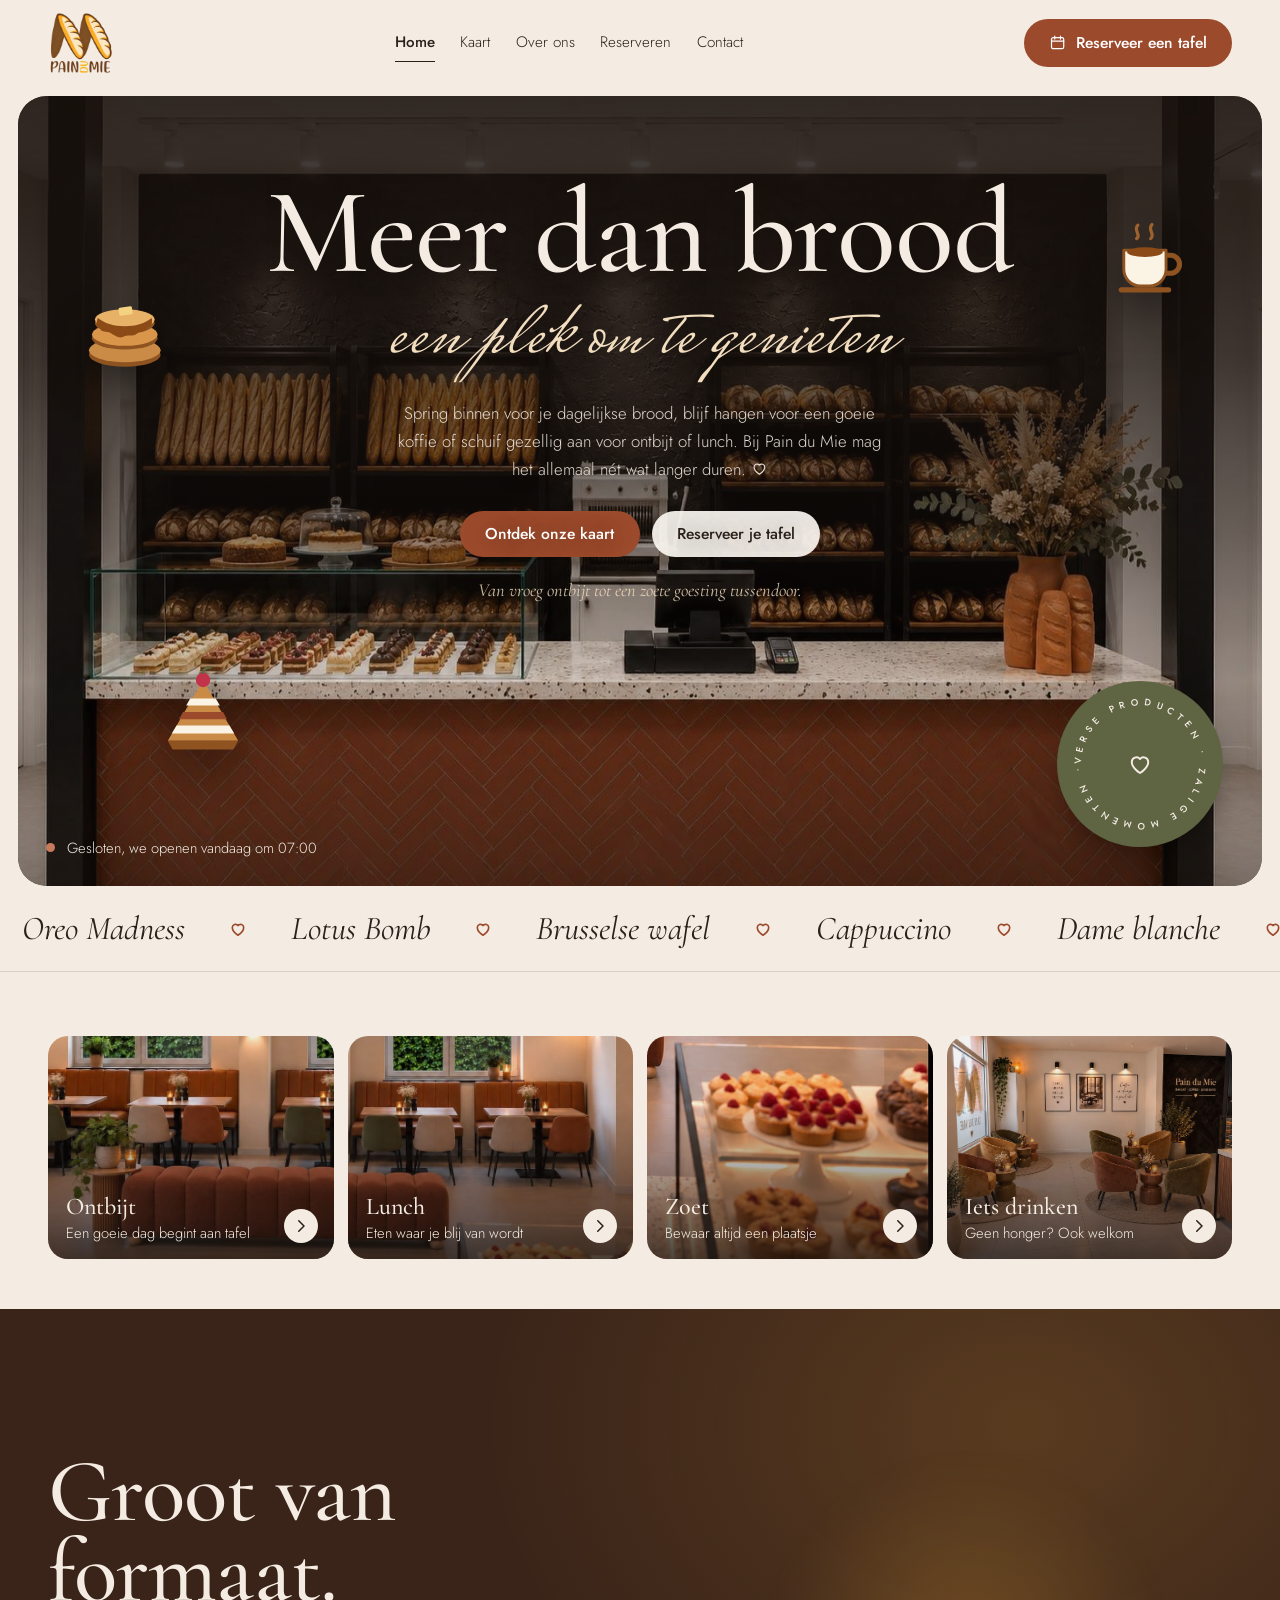
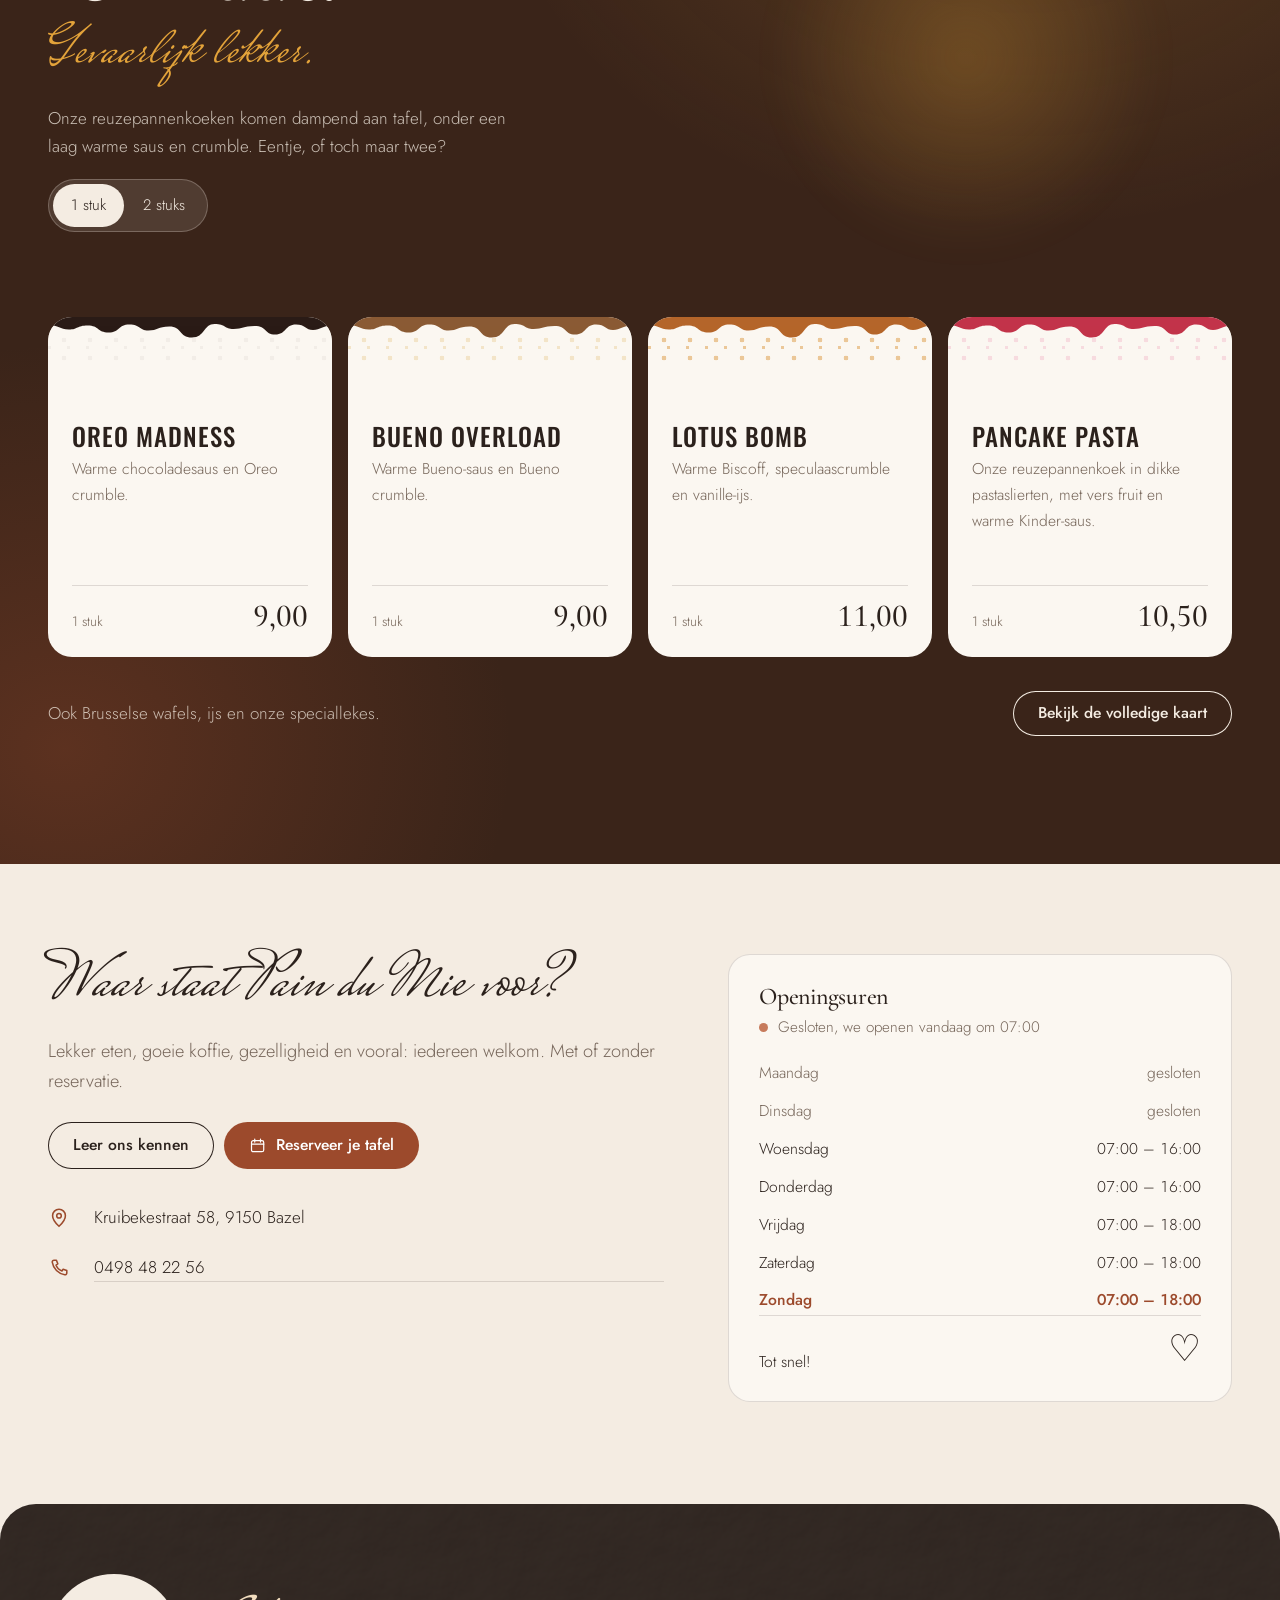
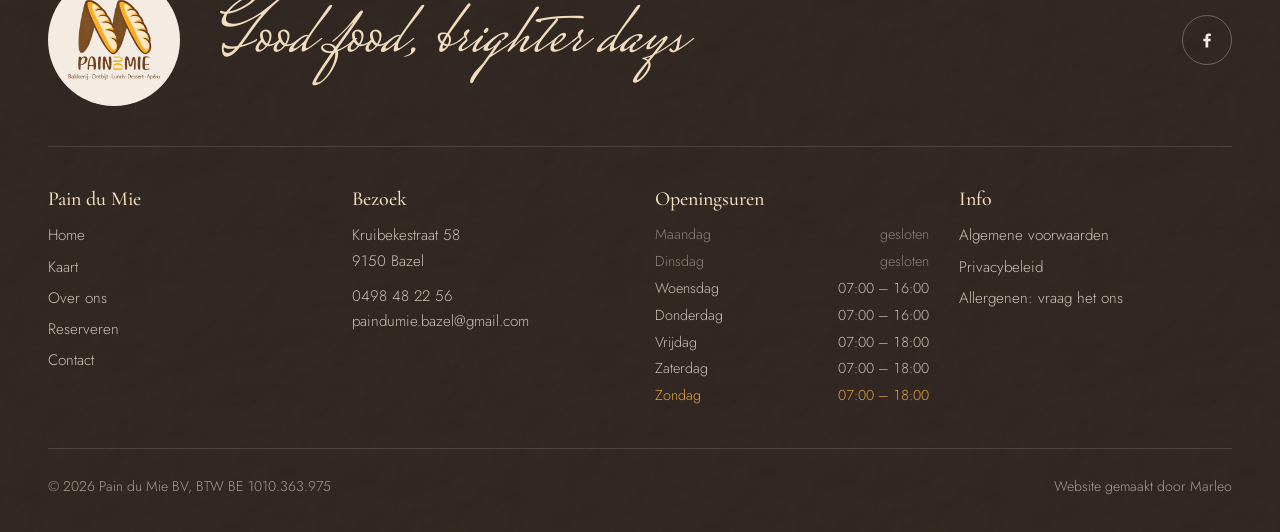
==== commit abbb2d67: "Website aangepast via dashboard" ====
--- a/index.html
+++ b/index.html
@@ -1,21 +1,19 @@
-<!DOCTYPE html>
-
-<html lang="nl-BE">
-<head>
-<meta charset="utf-8"/>
-<meta content="width=device-width, initial-scale=1, viewport-fit=cover" name="viewport"/>
+<!doctype html>
+<html lang="nl-BE"><head>
+<meta charset="utf-8">
+<meta content="width=device-width, initial-scale=1, viewport-fit=cover" name="viewport">
 <title>Pain du Mie · Bakkerij en tearoom in Bazel</title>
-<meta content="Bakkerij en tearoom in Bazel. Spring binnen voor je brood, blijf hangen voor een goeie koffie of schuif aan voor ontbijt, lunch of iets zoets." name="description"/>
-<meta content="#231B17" name="theme-color"/>
-<meta content="website" property="og:type"/>
-<meta content="Pain du Mie" property="og:site_name"/>
-<meta content="Pain du Mie · Bakkerij en tearoom in Bazel" property="og:title"/>
-<meta content="Bakkerij en tearoom in Bazel. Spring binnen voor je brood, blijf hangen voor een goeie koffie of schuif aan voor ontbijt, lunch of iets zoets." property="og:description"/>
-<meta content="img/counter.jpg" property="og:image"/>
-<meta content="Marleo (marleo.tech)" name="author"/>
-<link href="img/mark.png" rel="icon"/>
-<link as="style" href="assets/css/style.css" rel="preload"/>
-<link href="assets/css/style.css" rel="stylesheet"/>
+<meta content="Bakkerij en tearoom in Bazel. Spring binnen voor je brood, blijf hangen voor een goeie koffie of schuif aan voor ontbijt, lunch of iets zoets." name="description">
+<meta content="#231B17" name="theme-color">
+<meta content="website" property="og:type">
+<meta content="Pain du Mie" property="og:site_name">
+<meta content="Pain du Mie · Bakkerij en tearoom in Bazel" property="og:title">
+<meta content="Bakkerij en tearoom in Bazel. Spring binnen voor je brood, blijf hangen voor een goeie koffie of schuif aan voor ontbijt, lunch of iets zoets." property="og:description">
+<meta content="img/counter.jpg" property="og:image">
+<meta content="Marleo (marleo.tech)" name="author">
+<link href="img/mark.png" rel="icon">
+<link as="style" href="assets/css/style.css" rel="preload">
+<link href="assets/css/style.css" rel="stylesheet">
 <script type="application/ld+json">
 {"@context":"https://schema.org","@type":"CafeOrCoffeeShop","name":"Pain du Mie","description":"Bakkerij en tearoom in Bazel","image":"img/counter.jpg","telephone":"+32498482256","email":"paindumie.bazel@gmail.com","servesCuisine":["Bakkerij","Desserts","Koffie"],"acceptsReservations":"True","menu":"kaart.html","address":{"@type":"PostalAddress","streetAddress":"Kruibekestraat 58","postalCode":"9150","addressLocality":"Bazel","addressCountry":"BE"},"openingHoursSpecification":[{"@type":"OpeningHoursSpecification","dayOfWeek":["Wednesday","Thursday"],"opens":"07:00","closes":"16:00"},{"@type":"OpeningHoursSpecification","dayOfWeek":["Friday","Saturday","Sunday"],"opens":"07:00","closes":"18:00"}],"sameAs":["https://www.facebook.com/p/PainduMie-Bakkerij-Tearoom-61587728842605/"]}
 </script>
@@ -23,31 +21,31 @@
 <body class="page-index">
 <a class="skip" href="#main">Naar de inhoud</a>
 <svg aria-hidden="true" height="0" style="position:absolute" width="0">
-<symbol id="i-heart" viewbox="0 0 24 24"><path d="M12 20.3s-7.6-4.6-7.6-10.2A4.3 4.3 0 0 1 12 7.4a4.3 4.3 0 0 1 7.6 2.7c0 5.6-7.6 10.2-7.6 10.2z" fill="none" stroke="currentColor" stroke-linejoin="round" stroke-width="1.8"></path></symbol>
-<symbol id="i-cal" viewbox="0 0 24 24"><g fill="none" stroke="currentColor" stroke-linecap="round" stroke-width="1.7"><rect height="15.5" rx="2.5" width="17" x="3.5" y="5"></rect><path d="M3.5 10h17M8 3v4M16 3v4"></path></g></symbol>
-<symbol id="i-pin" viewbox="0 0 24 24"><g fill="none" stroke="currentColor" stroke-width="1.7"><path d="M12 21s-7-6.3-7-11.5a7 7 0 0 1 14 0C19 14.7 12 21 12 21z"></path><circle cx="12" cy="9.5" r="2.5"></circle></g></symbol>
-<symbol id="i-phone" viewbox="0 0 24 24"><path d="M6.6 3.5h2.6l1.5 4-2 1.3a11 11 0 0 0 6.5 6.5l1.3-2 4 1.5v2.6a2 2 0 0 1-2.2 2A16.5 16.5 0 0 1 4.6 5.7a2 2 0 0 1 2-2.2z" fill="none" stroke="currentColor" stroke-linejoin="round" stroke-width="1.7"></path></symbol>
-<symbol id="i-mail" viewbox="0 0 24 24"><g fill="none" stroke="currentColor" stroke-width="1.7"><rect height="13" rx="2.5" width="18" x="3" y="5.5"></rect><path d="M4 7l8 6 8-6"></path></g></symbol>
-<symbol id="i-left" viewbox="0 0 24 24"><path d="M15 5l-7 7 7 7" fill="none" stroke="currentColor" stroke-linecap="round" stroke-linejoin="round" stroke-width="2"></path></symbol>
-<symbol id="i-right" viewbox="0 0 24 24"><path d="M9 5l7 7-7 7" fill="none" stroke="currentColor" stroke-linecap="round" stroke-linejoin="round" stroke-width="2"></path></symbol>
-<symbol id="i-minus" viewbox="0 0 24 24"><path d="M5 12h14" stroke="currentColor" stroke-linecap="round" stroke-width="2"></path></symbol>
-<symbol id="i-plus" viewbox="0 0 24 24"><path d="M5 12h14M12 5v14" stroke="currentColor" stroke-linecap="round" stroke-width="2"></path></symbol>
-<symbol id="i-x" viewbox="0 0 24 24"><path d="M6 6l12 12M18 6L6 18" stroke="currentColor" stroke-linecap="round" stroke-width="2.2"></path></symbol>
-<symbol id="i-search" viewbox="0 0 24 24"><g fill="none" stroke="currentColor" stroke-linecap="round" stroke-width="2"><circle cx="11" cy="11" r="6.5"></circle><path d="M16 16l4.5 4.5"></path></g></symbol>
-<symbol id="i-info" viewbox="0 0 24 24"><g fill="none" stroke="currentColor" stroke-linecap="round" stroke-width="1.7"><circle cx="12" cy="12" r="9"></circle><path d="M12 11v6M12 7.5v.2"></path></g></symbol>
-<symbol id="i-star" viewbox="0 0 24 24"><path d="M12 3.2l2.6 5.5 6 .8-4.4 4.1 1.1 5.9L12 16.6l-5.3 2.9 1.1-5.9L3.4 9.5l6-.8z" fill="currentColor"></path></symbol>
-<symbol id="i-fb" viewbox="0 0 24 24"><path d="M13.5 21v-7.5h2.6l.4-3h-3V8.6c0-.9.3-1.5 1.5-1.5h1.6V4.4a21 21 0 0 0-2.4-.1c-2.4 0-4 1.4-4 4.1v2.1H7.6v3h2.6V21z" fill="currentColor"></path></symbol>
-<symbol id="i-ig" viewbox="0 0 24 24"><g fill="none" stroke="currentColor" stroke-width="1.8"><rect height="17" rx="5" width="17" x="3.5" y="3.5"></rect><circle cx="12" cy="12" r="4"></circle><circle cx="17.2" cy="6.8" fill="currentColor" r=".6"></circle></g></symbol>
-<symbol id="i-g" viewbox="0 0 24 24"><path d="M20.6 12.2c0-.6-.1-1.2-.2-1.8H12v3.4h4.8a4.1 4.1 0 0 1-1.8 2.7v2.2h2.9c1.7-1.6 2.7-3.9 2.7-6.5z" fill="currentColor"></path><path d="M12 21c2.4 0 4.5-.8 5.9-2.2L15 16.5c-.8.5-1.8.9-3 .9a5.3 5.3 0 0 1-5-3.6H4v2.3A9 9 0 0 0 12 21zM7 13.8a5.4 5.4 0 0 1 0-3.5V8H4a9 9 0 0 0 0 8.1z" fill="currentColor" opacity=".75"></path><path d="M12 6.6c1.3 0 2.5.5 3.4 1.3L18 5.4A9 9 0 0 0 4 8l3 2.3a5.3 5.3 0 0 1 5-3.7z" fill="currentColor" opacity=".55"></path></symbol>
-<symbol id="i-cup" viewbox="0 0 24 24"><g fill="none" stroke="currentColor" stroke-linecap="round" stroke-width="1.7"><path d="M4 9h12v5a5 5 0 0 1-5 5H9a5 5 0 0 1-5-5z"></path><path d="M16 10.5h1.5a2.5 2.5 0 0 1 0 5H16M8 3.5c0 1.5 1.5 1.5 1.5 3M12 3.5c0 1.5 1.5 1.5 1.5 3"></path></g></symbol>
-<symbol id="i-sofa" viewbox="0 0 24 24"><g fill="none" stroke="currentColor" stroke-linejoin="round" stroke-width="1.7"><path d="M5 11V8a3 3 0 0 1 3-3h8a3 3 0 0 1 3 3v3"></path><path d="M3 12a2 2 0 0 1 4 0v2h10v-2a2 2 0 0 1 4 0v5H3zM6 17v2M18 17v2"></path></g></symbol>
-<symbol id="i-wheat" viewbox="0 0 24 24"><g fill="none" stroke="currentColor" stroke-linecap="round" stroke-width="1.7"><path d="M12 21V9"></path><path d="M12 9c-2.5-.5-3.5-2.5-3.5-5 2.5.5 3.5 2.5 3.5 5zM12 9c2.5-.5 3.5-2.5 3.5-5-2.5.5-3.5 2.5-3.5 5zM12 14c-2.5-.5-3.5-2.5-3.5-5 2.5.5 3.5 2.5 3.5 5zM12 14c2.5-.5 3.5-2.5 3.5-5-2.5.5-3.5 2.5-3.5 5z"></path></g></symbol>
-<symbol id="i-kid" viewbox="0 0 24 24"><g fill="none" stroke="currentColor" stroke-linecap="round" stroke-width="1.7"><circle cx="12" cy="7" r="3"></circle><path d="M6 20c0-3.3 2.7-6 6-6s6 2.7 6 6"></path></g></symbol>
-<symbol id="i-beer" viewbox="0 0 24 24"><g fill="none" stroke="currentColor" stroke-linejoin="round" stroke-width="1.7"><path d="M5 7h11v12a2 2 0 0 1-2 2H7a2 2 0 0 1-2-2z"></path><path d="M16 10h2a2 2 0 0 1 2 2v3a2 2 0 0 1-2 2h-2M5 7a3 3 0 0 1 3-3 3 3 0 0 1 5 0 3 3 0 0 1 3 3M9 11v6M12 11v6"></path></g></symbol>
+<symbol id="i-heart" viewBox="0 0 24 24"><path d="M12 20.3s-7.6-4.6-7.6-10.2A4.3 4.3 0 0 1 12 7.4a4.3 4.3 0 0 1 7.6 2.7c0 5.6-7.6 10.2-7.6 10.2z" fill="none" stroke="currentColor" stroke-linejoin="round" stroke-width="1.8"></path></symbol>
+<symbol id="i-cal" viewBox="0 0 24 24"><g fill="none" stroke="currentColor" stroke-linecap="round" stroke-width="1.7"><rect height="15.5" rx="2.5" width="17" x="3.5" y="5"></rect><path d="M3.5 10h17M8 3v4M16 3v4"></path></g></symbol>
+<symbol id="i-pin" viewBox="0 0 24 24"><g fill="none" stroke="currentColor" stroke-width="1.7"><path d="M12 21s-7-6.3-7-11.5a7 7 0 0 1 14 0C19 14.7 12 21 12 21z"></path><circle cx="12" cy="9.5" r="2.5"></circle></g></symbol>
+<symbol id="i-phone" viewBox="0 0 24 24"><path d="M6.6 3.5h2.6l1.5 4-2 1.3a11 11 0 0 0 6.5 6.5l1.3-2 4 1.5v2.6a2 2 0 0 1-2.2 2A16.5 16.5 0 0 1 4.6 5.7a2 2 0 0 1 2-2.2z" fill="none" stroke="currentColor" stroke-linejoin="round" stroke-width="1.7"></path></symbol>
+<symbol id="i-mail" viewBox="0 0 24 24"><g fill="none" stroke="currentColor" stroke-width="1.7"><rect height="13" rx="2.5" width="18" x="3" y="5.5"></rect><path d="M4 7l8 6 8-6"></path></g></symbol>
+<symbol id="i-left" viewBox="0 0 24 24"><path d="M15 5l-7 7 7 7" fill="none" stroke="currentColor" stroke-linecap="round" stroke-linejoin="round" stroke-width="2"></path></symbol>
+<symbol id="i-right" viewBox="0 0 24 24"><path d="M9 5l7 7-7 7" fill="none" stroke="currentColor" stroke-linecap="round" stroke-linejoin="round" stroke-width="2"></path></symbol>
+<symbol id="i-minus" viewBox="0 0 24 24"><path d="M5 12h14" stroke="currentColor" stroke-linecap="round" stroke-width="2"></path></symbol>
+<symbol id="i-plus" viewBox="0 0 24 24"><path d="M5 12h14M12 5v14" stroke="currentColor" stroke-linecap="round" stroke-width="2"></path></symbol>
+<symbol id="i-x" viewBox="0 0 24 24"><path d="M6 6l12 12M18 6L6 18" stroke="currentColor" stroke-linecap="round" stroke-width="2.2"></path></symbol>
+<symbol id="i-search" viewBox="0 0 24 24"><g fill="none" stroke="currentColor" stroke-linecap="round" stroke-width="2"><circle cx="11" cy="11" r="6.5"></circle><path d="M16 16l4.5 4.5"></path></g></symbol>
+<symbol id="i-info" viewBox="0 0 24 24"><g fill="none" stroke="currentColor" stroke-linecap="round" stroke-width="1.7"><circle cx="12" cy="12" r="9"></circle><path d="M12 11v6M12 7.5v.2"></path></g></symbol>
+<symbol id="i-star" viewBox="0 0 24 24"><path d="M12 3.2l2.6 5.5 6 .8-4.4 4.1 1.1 5.9L12 16.6l-5.3 2.9 1.1-5.9L3.4 9.5l6-.8z" fill="currentColor"></path></symbol>
+<symbol id="i-fb" viewBox="0 0 24 24"><path d="M13.5 21v-7.5h2.6l.4-3h-3V8.6c0-.9.3-1.5 1.5-1.5h1.6V4.4a21 21 0 0 0-2.4-.1c-2.4 0-4 1.4-4 4.1v2.1H7.6v3h2.6V21z" fill="currentColor"></path></symbol>
+<symbol id="i-ig" viewBox="0 0 24 24"><g fill="none" stroke="currentColor" stroke-width="1.8"><rect height="17" rx="5" width="17" x="3.5" y="3.5"></rect><circle cx="12" cy="12" r="4"></circle><circle cx="17.2" cy="6.8" fill="currentColor" r=".6"></circle></g></symbol>
+<symbol id="i-g" viewBox="0 0 24 24"><path d="M20.6 12.2c0-.6-.1-1.2-.2-1.8H12v3.4h4.8a4.1 4.1 0 0 1-1.8 2.7v2.2h2.9c1.7-1.6 2.7-3.9 2.7-6.5z" fill="currentColor"></path><path d="M12 21c2.4 0 4.5-.8 5.9-2.2L15 16.5c-.8.5-1.8.9-3 .9a5.3 5.3 0 0 1-5-3.6H4v2.3A9 9 0 0 0 12 21zM7 13.8a5.4 5.4 0 0 1 0-3.5V8H4a9 9 0 0 0 0 8.1z" fill="currentColor" opacity=".75"></path><path d="M12 6.6c1.3 0 2.5.5 3.4 1.3L18 5.4A9 9 0 0 0 4 8l3 2.3a5.3 5.3 0 0 1 5-3.7z" fill="currentColor" opacity=".55"></path></symbol>
+<symbol id="i-cup" viewBox="0 0 24 24"><g fill="none" stroke="currentColor" stroke-linecap="round" stroke-width="1.7"><path d="M4 9h12v5a5 5 0 0 1-5 5H9a5 5 0 0 1-5-5z"></path><path d="M16 10.5h1.5a2.5 2.5 0 0 1 0 5H16M8 3.5c0 1.5 1.5 1.5 1.5 3M12 3.5c0 1.5 1.5 1.5 1.5 3"></path></g></symbol>
+<symbol id="i-sofa" viewBox="0 0 24 24"><g fill="none" stroke="currentColor" stroke-linejoin="round" stroke-width="1.7"><path d="M5 11V8a3 3 0 0 1 3-3h8a3 3 0 0 1 3 3v3"></path><path d="M3 12a2 2 0 0 1 4 0v2h10v-2a2 2 0 0 1 4 0v5H3zM6 17v2M18 17v2"></path></g></symbol>
+<symbol id="i-wheat" viewBox="0 0 24 24"><g fill="none" stroke="currentColor" stroke-linecap="round" stroke-width="1.7"><path d="M12 21V9"></path><path d="M12 9c-2.5-.5-3.5-2.5-3.5-5 2.5.5 3.5 2.5 3.5 5zM12 9c2.5-.5 3.5-2.5 3.5-5-2.5.5-3.5 2.5-3.5 5zM12 14c-2.5-.5-3.5-2.5-3.5-5 2.5.5 3.5 2.5 3.5 5zM12 14c2.5-.5 3.5-2.5 3.5-5-2.5.5-3.5 2.5-3.5 5z"></path></g></symbol>
+<symbol id="i-kid" viewBox="0 0 24 24"><g fill="none" stroke="currentColor" stroke-linecap="round" stroke-width="1.7"><circle cx="12" cy="7" r="3"></circle><path d="M6 20c0-3.3 2.7-6 6-6s6 2.7 6 6"></path></g></symbol>
+<symbol id="i-beer" viewBox="0 0 24 24"><g fill="none" stroke="currentColor" stroke-linejoin="round" stroke-width="1.7"><path d="M5 7h11v12a2 2 0 0 1-2 2H7a2 2 0 0 1-2-2z"></path><path d="M16 10h2a2 2 0 0 1 2 2v3a2 2 0 0 1-2 2h-2M5 7a3 3 0 0 1 3-3 3 3 0 0 1 5 0 3 3 0 0 1 3 3M9 11v6M12 11v6"></path></g></symbol>
 </svg>
 <header class="hdr" id="hdr">
 <div class="wrap">
-<a aria-label="Pain du Mie, naar de homepagina" class="brand" href="index.html"><img alt="Pain du Mie" height="341" src="img/logo-head.webp" width="360"/></a>
+<a aria-label="Pain du Mie, naar de homepagina" class="brand" href="index.html"><img alt="Pain du Mie" height="341" src="img/logo-head.webp" width="360"></a>
 <nav aria-label="Hoofdmenu" class="nav">
 <a aria-current="page" href="index.html">Home</a>
 <a href="kaart.html">Kaart</a>
@@ -79,22 +77,22 @@
 <div class="pk"></div>
 <div class="pk"></div>
 <div class="pk-top">
-<svg class="pk-syrup" viewbox="0 0 200 200"><path d="M100 8c46 0 84 21 84 47 0 15-11 23-11 36 0 14 12 18 12 31 0 12-10 17-10 27 0 9 7 14 7 22 0 6-5 10-12 10-8 0-12-8-20-8s-11 9-20 9-13-10-22-10-12 11-22 11-13-12-22-12-12 10-21 10c-8 0-13-5-13-12 0-10 8-15 8-25 0-12-11-17-11-30 0-14 12-19 12-33 0-13-10-21-10-36C29 29 54 8 100 8z"></path></svg>
+<svg class="pk-syrup" viewBox="0 0 200 200"><path d="M100 8c46 0 84 21 84 47 0 15-11 23-11 36 0 14 12 18 12 31 0 12-10 17-10 27 0 9 7 14 7 22 0 6-5 10-12 10-8 0-12-8-20-8s-11 9-20 9-13-10-22-10-12 11-22 11-13-12-22-12-12 10-21 10c-8 0-13-5-13-12 0-10 8-15 8-25 0-12-11-17-11-30 0-14 12-19 12-33 0-13-10-21-10-36C29 29 54 8 100 8z"></path></svg>
 <span class="pk-butter"></span>
 </div>
-<svg aria-hidden="true" class="pk-steam" viewbox="0 0 120 140">
+<svg aria-hidden="true" class="pk-steam" viewBox="0 0 120 140">
 <path d="M28 132c14-16-12-28 2-44s-8-26 6-42" style="--sd:0s"></path>
 <path d="M60 132c15-18-12-30 3-47s-8-27 7-44" style="--sd:.7s"></path>
 <path d="M92 132c14-16-12-28 2-44s-8-26 6-42" style="--sd:1.4s"></path>
 </svg>
-<svg aria-hidden="true" class="pk-ring" viewbox="0 0 300 300"><defs><path d="M150,150 m-126,0 a126,126 0 1,1 252,0 a126,126 0 1,1 -252,0" id="pkc"></path></defs><text><textpath href="#pkc" lengthadjust="spacing" textlength="770">GOOD FOOD • GOOD MOOD • GOOD FOOD • GOOD MOOD •</textpath></text></svg>
+<svg aria-hidden="true" class="pk-ring" viewBox="0 0 300 300"><defs><path d="M150,150 m-126,0 a126,126 0 1,1 252,0 a126,126 0 1,1 -252,0" id="pkc"></path></defs><text><textPath href="#pkc" lengthAdjust="spacing" textLength="770">GOOD FOOD • GOOD MOOD • GOOD FOOD • GOOD MOOD •</textPath></text></svg>
 </div>
 <div class="intro-word" id="introWord"><b><span>Meer dan brood</span></b><i>een plek om te genieten</i></div>
 <button class="intro-skip" id="introSkip" type="button">Overslaan</button>
 </div>
 <section aria-label="Welkom" class="hero">
 <div class="hero-frame">
-<img alt="De toonbank van Pain du Mie met vers brood en gebak" data-img="i1" fetchpriority="high" src="img/counter.jpg"/>
+<img alt="De toonbank van Pain du Mie met vers brood en gebak" data-img="i1" fetchpriority="high" src="img/counter.jpg">
 <div class="hero-copy">
 <h1><span class="w"><span data-e="t1">Meer</span></span> <span class="w"><span data-e="t2">dan</span></span> <span class="w"><span data-e="t3">brood</span></span></h1>
 <span class="script" data-e="t4">een plek om te genieten</span>
@@ -106,7 +104,7 @@
 <p class="hero-tag" data-e="t6">Van vroeg ontbijt tot een zoete goesting tussendoor.</p>
 </div>
 <div aria-hidden="true" class="floaties">
-<div class="fl fl-a"><svg aria-hidden="true" viewbox="0 0 120 120">
+<div class="fl fl-a"><svg aria-hidden="true" viewBox="0 0 120 120">
 <ellipse cx="60" cy="92" fill="#8E5321" rx="48" ry="16"></ellipse>
 <ellipse cx="60" cy="86" fill="#C98B45" rx="48" ry="16"></ellipse>
 <ellipse cx="60" cy="70" fill="#8E5321" rx="44" ry="15"></ellipse>
@@ -116,14 +114,14 @@
 <path d="M24 43c10 8 22 11 36 11s26-3 36-11c2 7-1 12-6 13-3 7-10 4-14 8-5 4-13 1-18 4-6 3-12-2-17-5-5-3-12 0-14-6-5-2-6-8-3-14z" fill="#8B4A16"></path>
 <rect fill="#F4D380" height="11" rx="2" transform="rotate(-8 61 33)" width="18" x="52" y="28"></rect>
 </svg></div>
-<div class="fl fl-b"><svg aria-hidden="true" viewbox="0 0 120 120">
+<div class="fl fl-b"><svg aria-hidden="true" viewBox="0 0 120 120">
 <path d="M40 26c8-6-6-13 2-21M62 26c8-7-6-14 2-22" fill="none" opacity=".8" stroke="#B8712F" stroke-linecap="round" stroke-width="5"></path>
 <path d="M86 52h7a14 14 0 0 1 0 28h-7" fill="none" stroke="#8E5321" stroke-linecap="round" stroke-width="8"></path>
 <path d="M20 44h66v30a26 26 0 0 1-26 26H46a26 26 0 0 1-26-26z" fill="#FBF3E4" stroke="#8E5321" stroke-linejoin="round" stroke-width="4.5"></path>
 <ellipse cx="53" cy="47" fill="#8B4A16" rx="28" ry="7.5"></ellipse>
 <path d="M16 106h74" stroke="#8E5321" stroke-linecap="round" stroke-width="8"></path>
 </svg></div>
-<div class="fl fl-c"><svg aria-hidden="true" viewbox="0 0 120 120">
+<div class="fl fl-c"><svg aria-hidden="true" viewBox="0 0 120 120">
 <path d="M16 96 60 20l44 76z" fill="#C98B45"></path>
 <path d="M27 77h66l6 10H21z" fill="#FBF3E4"></path>
 <path d="M35 60h50l5 9H30z" fill="#9C4A2C"></path>
@@ -135,7 +133,7 @@
 </div>
 <div class="hero-foot"><span class="status-dot" data-status-dot=""></span><span data-status-text=""></span></div>
 <div aria-hidden="true" class="seal">
-<svg class="ring" viewbox="0 0 200 200"><defs><path d="M100,100 m-78,0 a78,78 0 1,1 156,0 a78,78 0 1,1 -156,0" id="circ"></path></defs><text><textpath href="#circ" lengthadjust="spacing" textlength="486">VERSE PRODUCTEN • ZALIGE MOMENTEN •</textpath></text></svg>
+<svg class="ring" viewBox="0 0 200 200"><defs><path d="M100,100 m-78,0 a78,78 0 1,1 156,0 a78,78 0 1,1 -156,0" id="circ"></path></defs><text><textPath href="#circ" lengthAdjust="spacing" textLength="486">VERSE PRODUCTEN • ZALIGE MOMENTEN •</textPath></text></svg>
 <svg class="heart"><use href="#i-heart"></use></svg>
 </div>
 </div>
@@ -145,10 +143,10 @@
 <div class="wrap">
 <h2 class="sr" id="h-quick">Wat je bij ons vindt</h2>
 <div class="quick-grid">
-<a class="tile" href="kaart.html#ontbijt"><img alt="" data-img="i2" loading="lazy" src="img/zaal-tafels.jpg"/><span><b data-e="t7">Ontbijt</b>Een goeie dag begint aan tafel</span><svg aria-hidden="true"><use href="#i-right"></use></svg></a>
-<a class="tile" href="kaart.html#lunch"><img alt="" data-img="i3" loading="lazy" src="img/zaal-ramen.jpg"/><span><b data-e="t8">Lunch</b>Eten waar je blij van wordt</span><svg aria-hidden="true"><use href="#i-right"></use></svg></a>
-<a class="tile" href="kaart.html#specials"><img alt="" data-img="i4" loading="lazy" src="img/gebakjes.jpg"/><span><b data-e="t9">Zoet</b>Bewaar altijd een plaatsje</span><svg aria-hidden="true"><use href="#i-right"></use></svg></a>
-<a class="tile" href="kaart.html#warm"><img alt="" data-img="i5" loading="lazy" src="img/lounge.jpg"/><span><b data-e="t10">Iets drinken</b>Geen honger? Ook welkom</span><svg aria-hidden="true"><use href="#i-right"></use></svg></a>
+<a class="tile" href="kaart.html#ontbijt"><img alt="" data-img="i2" loading="lazy" src="img/zaal-tafels.jpg"><span><b data-e="t7">Ontbijt</b>Een goeie dag begint aan tafel</span><svg aria-hidden="true"><use href="#i-right"></use></svg></a>
+<a class="tile" href="kaart.html#lunch"><img alt="" data-img="i3" loading="lazy" src="img/zaal-ramen.jpg"><span><b data-e="t8">Lunch</b>Eten waar je blij van wordt</span><svg aria-hidden="true"><use href="#i-right"></use></svg></a>
+<a class="tile" href="kaart.html#specials"><img alt="" data-img="i4" loading="lazy" src="img/gebakjes.jpg"><span><b data-e="t9">Zoet</b>Bewaar altijd een plaatsje</span><svg aria-hidden="true"><use href="#i-right"></use></svg></a>
+<a class="tile" href="kaart.html#warm"><img alt="" data-img="i5" loading="lazy" src="img/lounge.jpg"><span><b data-e="t10">Iets drinken</b>Geen honger? Ook welkom</span><svg aria-hidden="true"><use href="#i-right"></use></svg></a>
 </div>
 </div>
 </section>
@@ -166,16 +164,16 @@
 </div>
 <div aria-hidden="true" class="stack" id="stack">
 <div class="stack-inner">
-<svg aria-hidden="true" class="ring3d" viewbox="0 0 300 300"><defs><path d="M150,150 m-126,0 a126,126 0 1,1 252,0 a126,126 0 1,1 -252,0" id="ck-ring"></path></defs><text><textpath href="#ck-ring" lengthadjust="spacing" textlength="770">GOOD FOOD • GOOD MOOD • GOOD FOOD • GOOD MOOD •</textpath></text></svg>
+<svg aria-hidden="true" class="ring3d" viewBox="0 0 300 300"><defs><path d="M150,150 m-126,0 a126,126 0 1,1 252,0 a126,126 0 1,1 -252,0" id="ck-ring"></path></defs><text><textPath href="#ck-ring" lengthAdjust="spacing" textLength="770">GOOD FOOD • GOOD MOOD • GOOD FOOD • GOOD MOOD •</textPath></text></svg>
 <div class="ck"></div>
 <div class="ck"></div>
 <div class="ck"></div>
 <div class="ck"></div>
 <div class="ck-top">
-<svg class="syr" viewbox="0 0 200 200"><path d="M100 8c46 0 84 21 84 47 0 15-11 23-11 36 0 14 12 18 12 31 0 12-10 17-10 27 0 9 7 14 7 22 0 6-5 10-12 10-8 0-12-8-20-8s-11 9-20 9-13-10-22-10-12 11-22 11-13-12-22-12-12 10-21 10c-8 0-13-5-13-12 0-10 8-15 8-25 0-12-11-17-11-30 0-14 12-19 12-33 0-13-10-21-10-36C29 29 54 8 100 8z"></path></svg>
+<svg class="syr" viewBox="0 0 200 200"><path d="M100 8c46 0 84 21 84 47 0 15-11 23-11 36 0 14 12 18 12 31 0 12-10 17-10 27 0 9 7 14 7 22 0 6-5 10-12 10-8 0-12-8-20-8s-11 9-20 9-13-10-22-10-12 11-22 11-13-12-22-12-12 10-21 10c-8 0-13-5-13-12 0-10 8-15 8-25 0-12-11-17-11-30 0-14 12-19 12-33 0-13-10-21-10-36C29 29 54 8 100 8z"></path></svg>
 <span class="ck-butter"></span>
 </div>
-<svg aria-hidden="true" class="ck-steam" viewbox="0 0 120 140">
+<svg aria-hidden="true" class="ck-steam" viewBox="0 0 120 140">
 <path d="M28 132c14-16-12-28 2-44s-8-26 6-42" style="--sd:0s"></path>
 <path d="M60 132c15-18-12-30 3-47s-8-27 7-44" style="--sd:.7s"></path>
 <path d="M92 132c14-16-12-28 2-44s-8-26 6-42" style="--sd:1.4s"></path>
@@ -185,19 +183,19 @@
 </div>
 </div>
 <div class="specials" id="homeSpecials">
-<article class="special oreo" data-s="Oreo Madness reuzepannenkoek pannenkoek Warme chocoladesaus en Oreo crumble."><svg aria-hidden="true" class="drip" preserveaspectratio="none" viewbox="0 0 300 92"><path d="M0 0H300V34C290 34 288 52 280 52C272 52 272 30 262 30C250 30 252 70 240 70C228 70 232 36 218 36C206 36 206 48 196 48C186 48 188 28 176 28C164 28 166 82 152 82C138 82 142 38 128 38C116 38 116 54 106 54C96 54 98 30 86 30C74 30 76 62 64 62C52 62 54 34 42 34C30 34 32 50 22 50C12 50 12 32 0 32Z" fill="currentColor"></path></svg><span aria-hidden="true" class="crumbs"></span>
+<article class="special oreo" data-s="Oreo Madness reuzepannenkoek pannenkoek Warme chocoladesaus en Oreo crumble."><svg aria-hidden="true" class="drip" preserveAspectRatio="none" viewBox="0 0 300 92"><path d="M0 0H300V34C290 34 288 52 280 52C272 52 272 30 262 30C250 30 252 70 240 70C228 70 232 36 218 36C206 36 206 48 196 48C186 48 188 28 176 28C164 28 166 82 152 82C138 82 142 38 128 38C116 38 116 54 106 54C96 54 98 30 86 30C74 30 76 62 64 62C52 62 54 34 42 34C30 34 32 50 22 50C12 50 12 32 0 32Z" fill="currentColor"></path></svg><span aria-hidden="true" class="crumbs"></span>
 <h3 class="n" data-e="t13">Oreo Madness</h3><p data-e="t14">Warme chocoladesaus en Oreo crumble.</p>
 <div class="price"><small data-e="t15">1 stuk</small><b data-e="t16" data-p1="9,00" data-p2="12,50">9,00</b></div>
 </article>
-<article class="special bueno" data-s="Bueno Overload reuzepannenkoek pannenkoek Warme Bueno-saus en Bueno crumble."><svg aria-hidden="true" class="drip" preserveaspectratio="none" viewbox="0 0 300 92"><path d="M0 0H300V34C290 34 288 52 280 52C272 52 272 30 262 30C250 30 252 70 240 70C228 70 232 36 218 36C206 36 206 48 196 48C186 48 188 28 176 28C164 28 166 82 152 82C138 82 142 38 128 38C116 38 116 54 106 54C96 54 98 30 86 30C74 30 76 62 64 62C52 62 54 34 42 34C30 34 32 50 22 50C12 50 12 32 0 32Z" fill="currentColor"></path></svg><span aria-hidden="true" class="crumbs"></span>
+<article class="special bueno" data-s="Bueno Overload reuzepannenkoek pannenkoek Warme Bueno-saus en Bueno crumble."><svg aria-hidden="true" class="drip" preserveAspectRatio="none" viewBox="0 0 300 92"><path d="M0 0H300V34C290 34 288 52 280 52C272 52 272 30 262 30C250 30 252 70 240 70C228 70 232 36 218 36C206 36 206 48 196 48C186 48 188 28 176 28C164 28 166 82 152 82C138 82 142 38 128 38C116 38 116 54 106 54C96 54 98 30 86 30C74 30 76 62 64 62C52 62 54 34 42 34C30 34 32 50 22 50C12 50 12 32 0 32Z" fill="currentColor"></path></svg><span aria-hidden="true" class="crumbs"></span>
 <h3 class="n" data-e="t17">Bueno Overload</h3><p data-e="t18">Warme Bueno-saus en Bueno crumble.</p>
 <div class="price"><small data-e="t19">1 stuk</small><b data-e="t20" data-p1="9,00" data-p2="12,50">9,00</b></div>
 </article>
-<article class="special lotus" data-s="Lotus Bomb reuzepannenkoek pannenkoek Warme Biscoff, speculaascrumble en vanille-ijs."><svg aria-hidden="true" class="drip" preserveaspectratio="none" viewbox="0 0 300 92"><path d="M0 0H300V34C290 34 288 52 280 52C272 52 272 30 262 30C250 30 252 70 240 70C228 70 232 36 218 36C206 36 206 48 196 48C186 48 188 28 176 28C164 28 166 82 152 82C138 82 142 38 128 38C116 38 116 54 106 54C96 54 98 30 86 30C74 30 76 62 64 62C52 62 54 34 42 34C30 34 32 50 22 50C12 50 12 32 0 32Z" fill="currentColor"></path></svg><span aria-hidden="true" class="crumbs"></span>
+<article class="special lotus" data-s="Lotus Bomb reuzepannenkoek pannenkoek Warme Biscoff, speculaascrumble en vanille-ijs."><svg aria-hidden="true" class="drip" preserveAspectRatio="none" viewBox="0 0 300 92"><path d="M0 0H300V34C290 34 288 52 280 52C272 52 272 30 262 30C250 30 252 70 240 70C228 70 232 36 218 36C206 36 206 48 196 48C186 48 188 28 176 28C164 28 166 82 152 82C138 82 142 38 128 38C116 38 116 54 106 54C96 54 98 30 86 30C74 30 76 62 64 62C52 62 54 34 42 34C30 34 32 50 22 50C12 50 12 32 0 32Z" fill="currentColor"></path></svg><span aria-hidden="true" class="crumbs"></span>
 <h3 class="n" data-e="t21">Lotus Bomb</h3><p data-e="t22">Warme Biscoff, speculaascrumble en vanille-ijs.</p>
 <div class="price"><small data-e="t23">1 stuk</small><b data-e="t24" data-p1="11,00" data-p2="14,50">11,00</b></div>
 </article>
-<article class="special pasta" data-s="Pancake Pasta reuzepannenkoek pannenkoek Onze reuzepannenkoek in dikke pastaslierten, met vers fruit en warme Kinder-saus."><svg aria-hidden="true" class="drip" preserveaspectratio="none" viewbox="0 0 300 92"><path d="M0 0H300V34C290 34 288 52 280 52C272 52 272 30 262 30C250 30 252 70 240 70C228 70 232 36 218 36C206 36 206 48 196 48C186 48 188 28 176 28C164 28 166 82 152 82C138 82 142 38 128 38C116 38 116 54 106 54C96 54 98 30 86 30C74 30 76 62 64 62C52 62 54 34 42 34C30 34 32 50 22 50C12 50 12 32 0 32Z" fill="currentColor"></path></svg><span aria-hidden="true" class="crumbs"></span>
+<article class="special pasta" data-s="Pancake Pasta reuzepannenkoek pannenkoek Onze reuzepannenkoek in dikke pastaslierten, met vers fruit en warme Kinder-saus."><svg aria-hidden="true" class="drip" preserveAspectRatio="none" viewBox="0 0 300 92"><path d="M0 0H300V34C290 34 288 52 280 52C272 52 272 30 262 30C250 30 252 70 240 70C228 70 232 36 218 36C206 36 206 48 196 48C186 48 188 28 176 28C164 28 166 82 152 82C138 82 142 38 128 38C116 38 116 54 106 54C96 54 98 30 86 30C74 30 76 62 64 62C52 62 54 34 42 34C30 34 32 50 22 50C12 50 12 32 0 32Z" fill="currentColor"></path></svg><span aria-hidden="true" class="crumbs"></span>
 <h3 class="n" data-e="t25">Pancake Pasta</h3><p data-e="t26">Onze reuzepannenkoek in dikke pastaslierten, met vers fruit en warme Kinder-saus.</p>
 <div class="price"><small data-e="t27">1 stuk</small><b data-e="t28" data-p1="10,50">10,50</b></div>
 </article>
@@ -211,14 +209,14 @@
 <section aria-labelledby="h-info" class="info" id="welkom">
 <div class="wrap info-grid">
 <div>
-<h2 id="h-info"><span class="script" data-e="t30">Pain du Mie, da's een beetje van ons</span></h2>
+<h2 id="h-info"><span class="script" data-e="t30">Waar staat Pain du Mie voor?</span></h2>
 <p class="lede" data-e="t31">Lekker eten, goeie koffie, gezelligheid en vooral: iedereen welkom. Met of zonder reservatie.</p>
 <div class="btn-row">
 <a class="btn btn-line" href="over-ons.html">Leer ons kennen</a>
 <a class="btn btn-brick" href="reserveren.html"><svg aria-hidden="true"><use href="#i-cal"></use></svg>Reserveer je tafel</a>
 </div>
 <div class="contact-list" style="margin-top:34px">
-<div><svg aria-hidden="true"><use href="#i-pin"></use></svg><span data-e="t32">Kruibekestraat 58, 9150 Bazel<br/><a data-link="google" href="#" rel="noopener" target="_blank">Route plannen</a></span></div>
+<div><svg aria-hidden="true"><use href="#i-pin"></use></svg><span data-e="t32">Kruibekestraat 58, 9150 Bazel<br><a data-link="google" href="#" rel="noopener" target="_blank">Route plannen</a></span></div>
 <div><svg aria-hidden="true"><use href="#i-phone"></use></svg><a href="tel:+32498482256">0498 48 22 56</a></div>
 </div>
 </div>
@@ -234,7 +232,7 @@
 <footer class="ftr wall">
 <div class="wrap">
 <div class="ftr-top">
-<div class="disc"><img alt="Pain du Mie" height="560" loading="lazy" src="img/logo.webp" width="640"/></div>
+<div class="disc"><img alt="Pain du Mie" height="560" loading="lazy" src="img/logo.webp" width="640"></div>
 <p class="big script">Good food, brighter days</p>
 <div class="socials">
 <a aria-label="Pain du Mie op Facebook" data-link="facebook" href="#" rel="noopener" target="_blank"><svg><use href="#i-fb"></use></svg></a>
@@ -248,7 +246,7 @@
 <li><a href="over-ons.html">Over ons</a></li>
 <li><a href="reserveren.html">Reserveren</a></li>
 <li><a href="contact.html">Contact</a></li></ul></div>
-<div><h4>Bezoek</h4><p>Kruibekestraat 58<br/>9150 Bazel</p><p style="margin-top:10px"><a href="tel:+32498482256">0498 48 22 56</a><br/><a href="mailto:paindumie.bazel@gmail.com">paindumie.bazel@gmail.com</a></p></div>
+<div><h4>Bezoek</h4><p>Kruibekestraat 58<br>9150 Bazel</p><p style="margin-top:10px"><a href="tel:+32498482256">0498 48 22 56</a><br><a href="mailto:paindumie.bazel@gmail.com">paindumie.bazel@gmail.com</a></p></div>
 <div><h4>Openingsuren</h4><dl class="ftr-hours" data-hours=""></dl></div>
 <div><h4>Info</h4><ul><li><a href="algemene-voorwaarden.html">Algemene voorwaarden</a></li><li><a href="privacy.html">Privacybeleid</a></li><li><a href="kaart.html#desserts">Allergenen: vraag het ons</a></li></ul></div>
 </div>
@@ -260,9 +258,9 @@
 </footer>
 <div aria-hidden="true" class="pagefx" id="pagefx">
 <div class="fx-layer">
-<svg class="fx-drip" preserveaspectratio="none" viewbox="0 0 1200 120"><path d="M0 120V44c40 0 52-26 92-26s44 30 86 30 46-34 88-34 48 38 90 38 46-30 88-30 48 32 90 32 46-34 88-34 48 36 90 36 46-28 88-28 50 24 92 24 44-22 88-22v90z" fill="#FBF3E4"></path></svg>
+<svg class="fx-drip" preserveAspectRatio="none" viewBox="0 0 1200 120"><path d="M0 120V44c40 0 52-26 92-26s44 30 86 30 46-34 88-34 48 38 90 38 46-30 88-30 48 32 90 32 46-34 88-34 48 36 90 36 46-28 88-28 50 24 92 24 44-22 88-22v90z" fill="#FBF3E4"></path></svg>
 <div class="fx-mid">
-<svg aria-hidden="true" viewbox="0 0 120 120">
+<svg aria-hidden="true" viewBox="0 0 120 120">
 <path d="M16 96 60 20l44 76z" fill="#C98B45"></path>
 <path d="M27 77h66l6 10H21z" fill="#FBF3E4"></path>
 <path d="M35 60h50l5 9H30z" fill="#9C4A2C"></path>
@@ -277,5 +275,6 @@
 </div><a class="btn btn-brick m-cta" href="reserveren.html" id="mCta"><svg aria-hidden="true"><use href="#i-cal"></use></svg>Reserveer een tafel</a>
 <script defer="" src="assets/js/config.js"></script>
 <script defer="" src="assets/js/site.js"></script>
-</body>
-</html>
+
+
+</body></html>
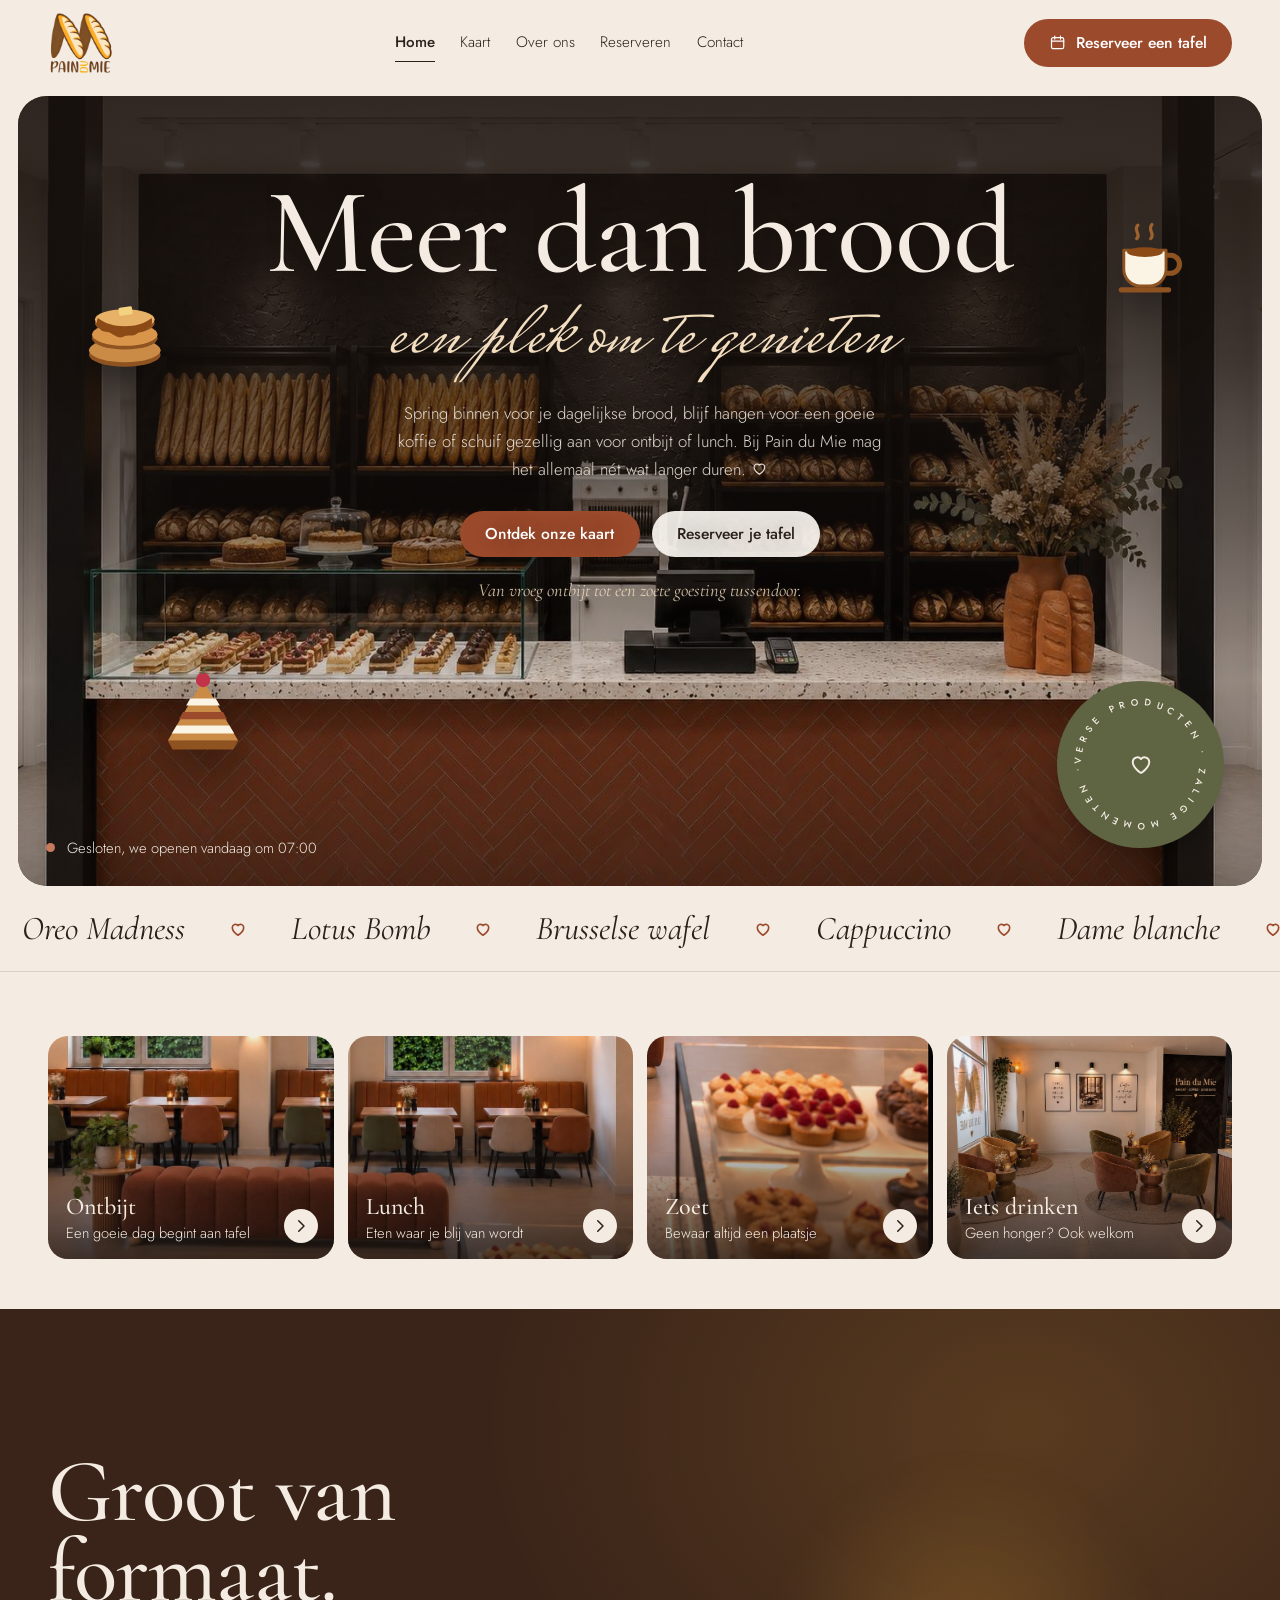
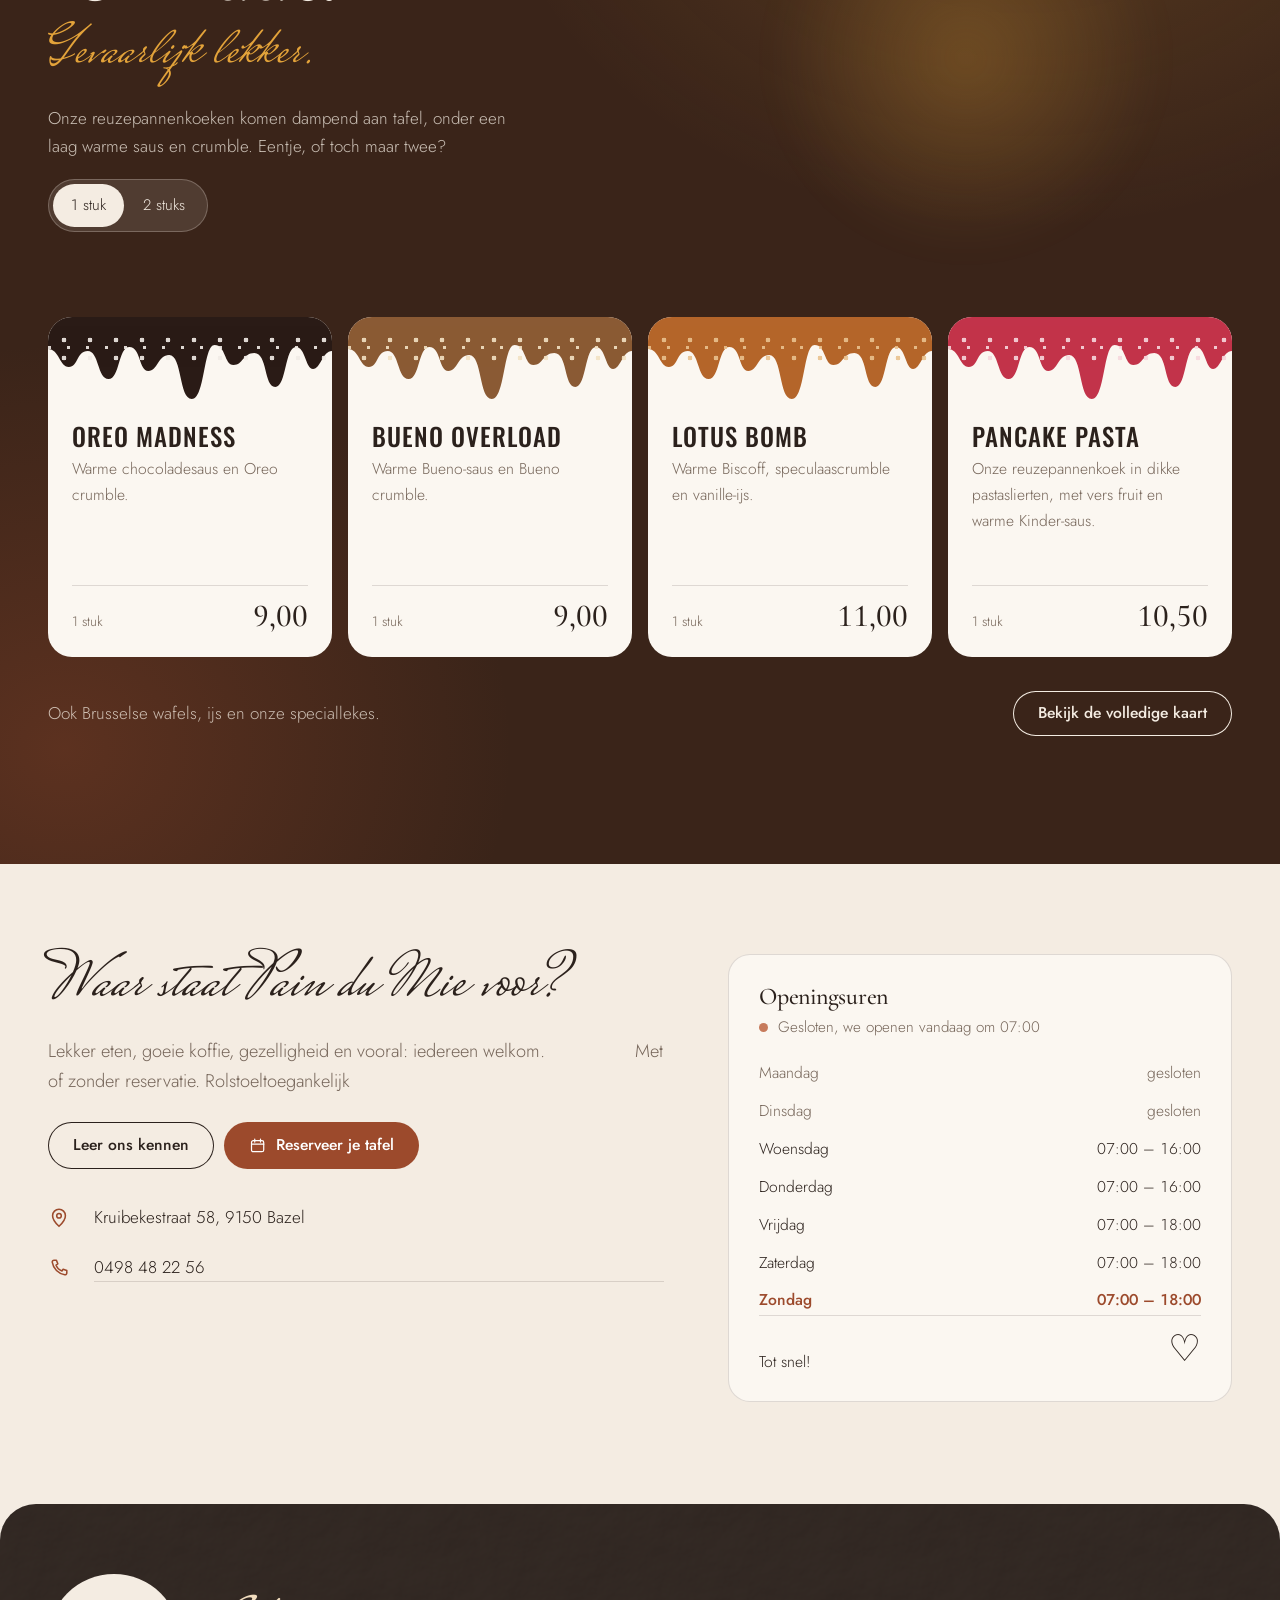
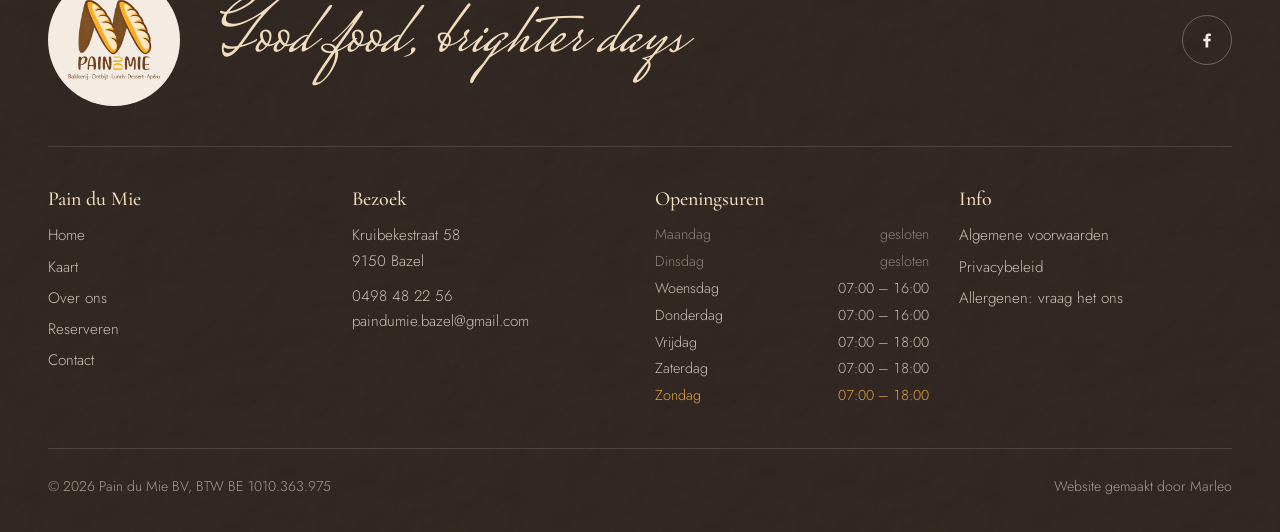
==== commit d74c36b3: "Website aangepast via dashboard" ====
--- a/index.html
+++ b/index.html
@@ -210,7 +210,7 @@
 <div class="wrap info-grid">
 <div>
 <h2 id="h-info"><span class="script" data-e="t30">Waar staat Pain du Mie voor?</span></h2>
-<p class="lede" data-e="t31">Lekker eten, goeie koffie, gezelligheid en vooral: iedereen welkom. Met of zonder reservatie.</p>
+<p class="lede" data-e="t31">Lekker eten, goeie koffie, gezelligheid en vooral: iedereen welkom.&nbsp; &nbsp; &nbsp; &nbsp; &nbsp; &nbsp; &nbsp; &nbsp; &nbsp; Met of zonder reservatie. Rolstoeltoegankelijk&nbsp;</p>
 <div class="btn-row">
 <a class="btn btn-line" href="over-ons.html">Leer ons kennen</a>
 <a class="btn btn-brick" href="reserveren.html"><svg aria-hidden="true"><use href="#i-cal"></use></svg>Reserveer je tafel</a>
@@ -277,4 +277,5 @@
 <script defer="" src="assets/js/site.js"></script>
 
 
+
 </body></html>
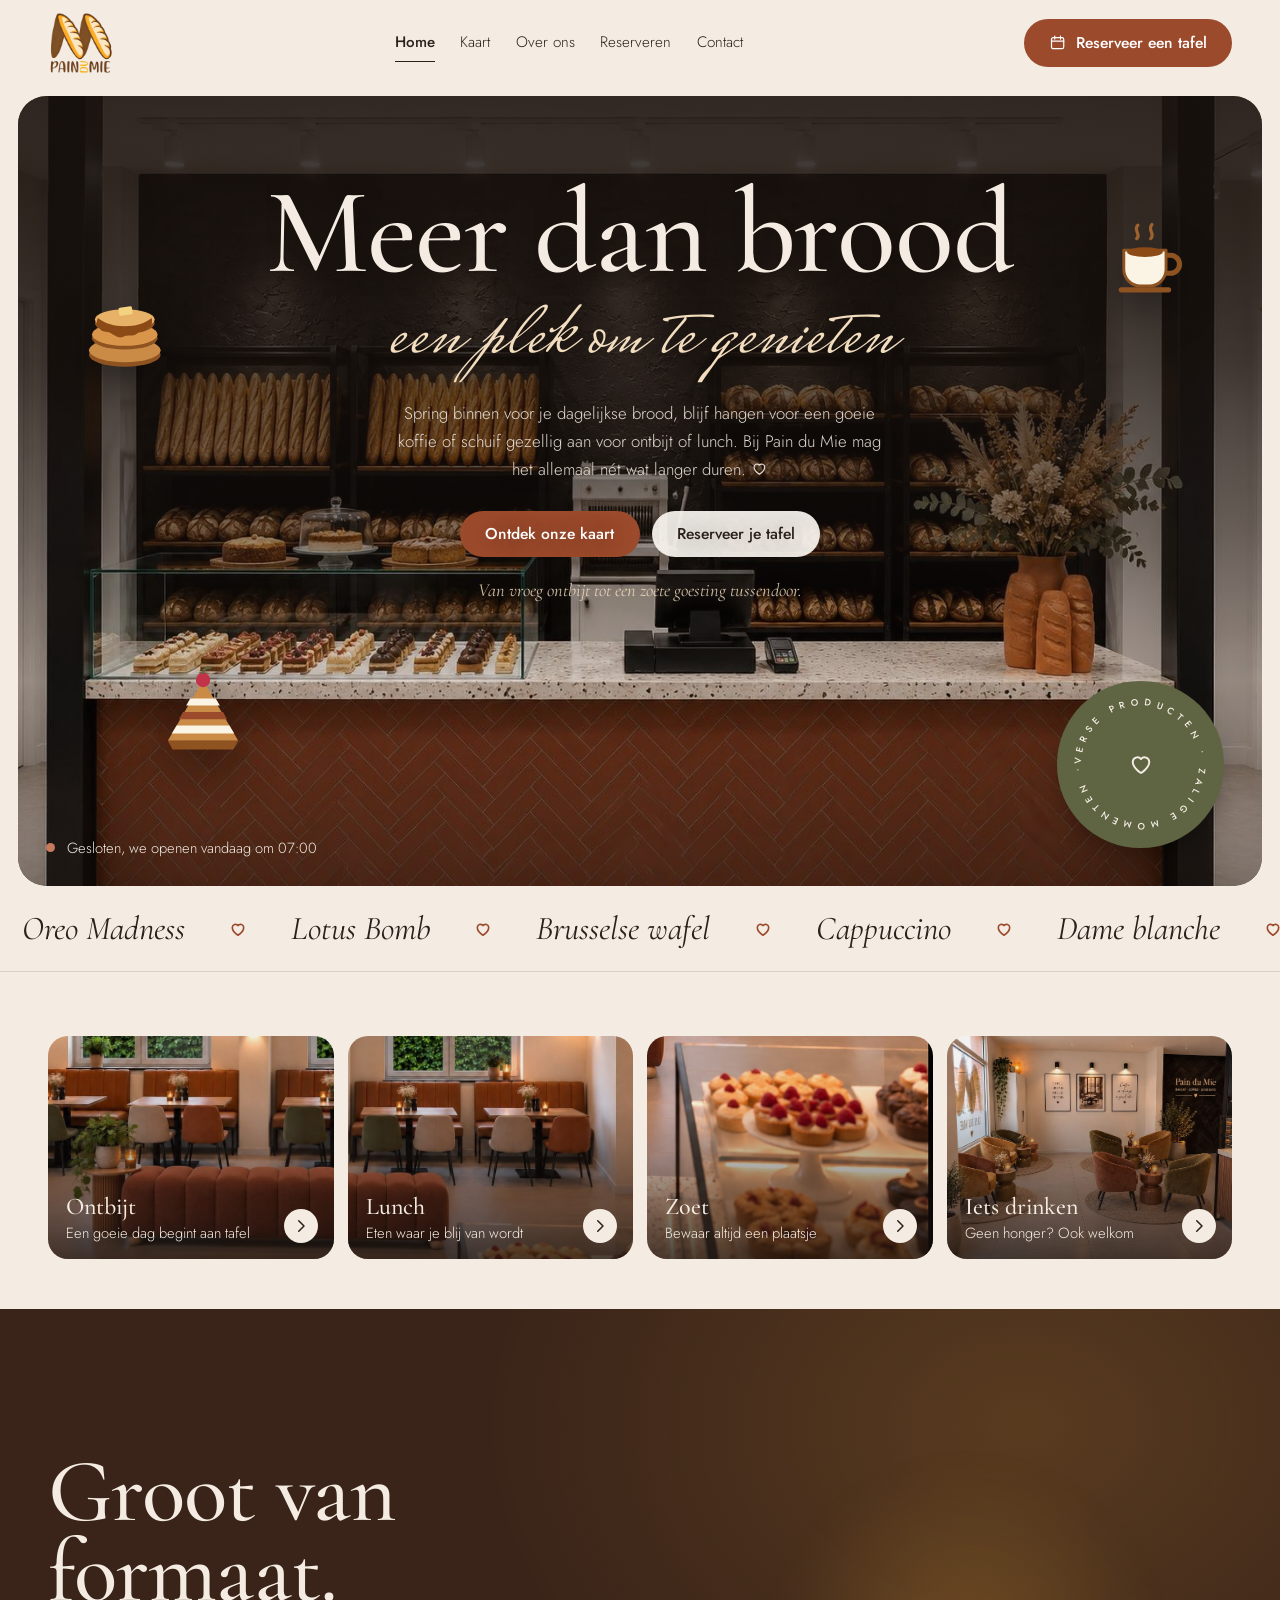
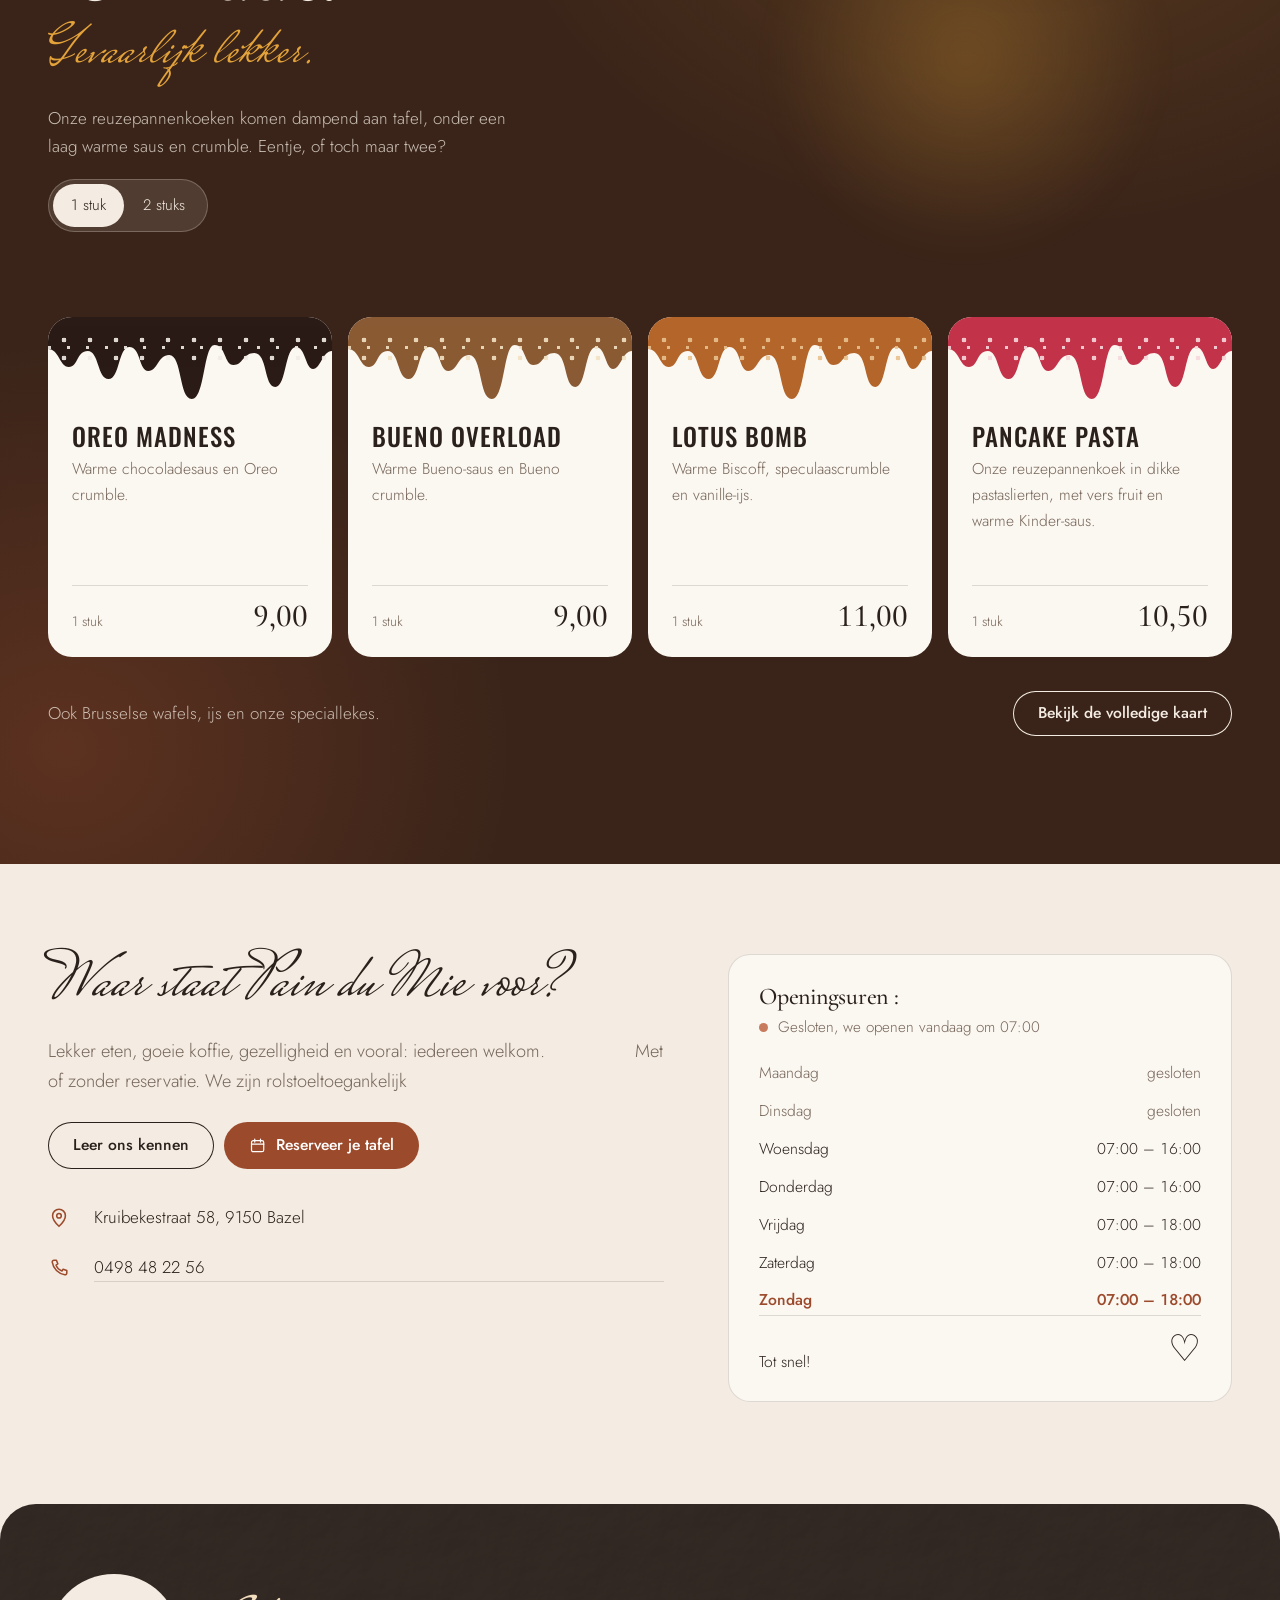
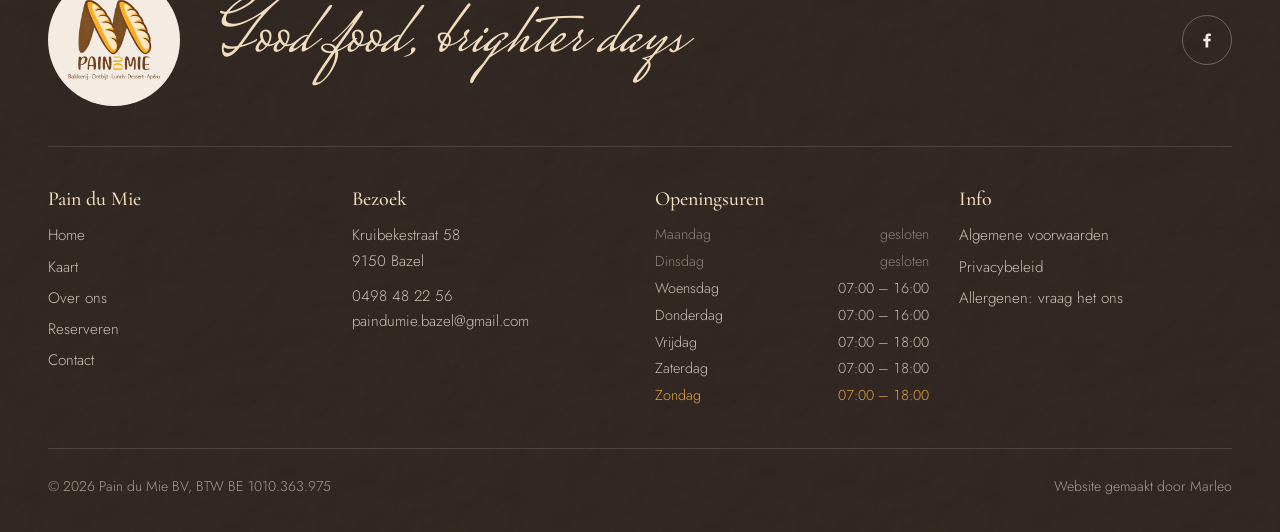
==== commit 3feed68c: "Website aangepast via dashboard" ====
--- a/index.html
+++ b/index.html
@@ -210,7 +210,7 @@
 <div class="wrap info-grid">
 <div>
 <h2 id="h-info"><span class="script" data-e="t30">Waar staat Pain du Mie voor?</span></h2>
-<p class="lede" data-e="t31">Lekker eten, goeie koffie, gezelligheid en vooral: iedereen welkom.&nbsp; &nbsp; &nbsp; &nbsp; &nbsp; &nbsp; &nbsp; &nbsp; &nbsp; Met of zonder reservatie. Rolstoeltoegankelijk&nbsp;</p>
+<p class="lede" data-e="t31">Lekker eten, goeie koffie, gezelligheid en vooral: iedereen welkom.&nbsp; &nbsp; &nbsp; &nbsp; &nbsp; &nbsp; &nbsp; &nbsp; &nbsp; Met of zonder reservatie. We zijn rolstoeltoegankelijk&nbsp;</p>
 <div class="btn-row">
 <a class="btn btn-line" href="over-ons.html">Leer ons kennen</a>
 <a class="btn btn-brick" href="reserveren.html"><svg aria-hidden="true"><use href="#i-cal"></use></svg>Reserveer je tafel</a>
@@ -221,7 +221,7 @@
 </div>
 </div>
 <aside aria-labelledby="h-hours" class="hours">
-<h3 data-e="t33" id="h-hours">Openingsuren</h3>
+<h3 data-e="t33" id="h-hours">Openingsuren :</h3>
 <div class="today"><span class="status-dot" data-status-dot=""></span><span data-status-text=""></span></div>
 <dl data-hours=""></dl>
 <address><span data-e="t34">Tot snel!</span><span class="tot script" data-e="t35">♡</span></address>
@@ -278,4 +278,5 @@
 
 
 
+
 </body></html>
